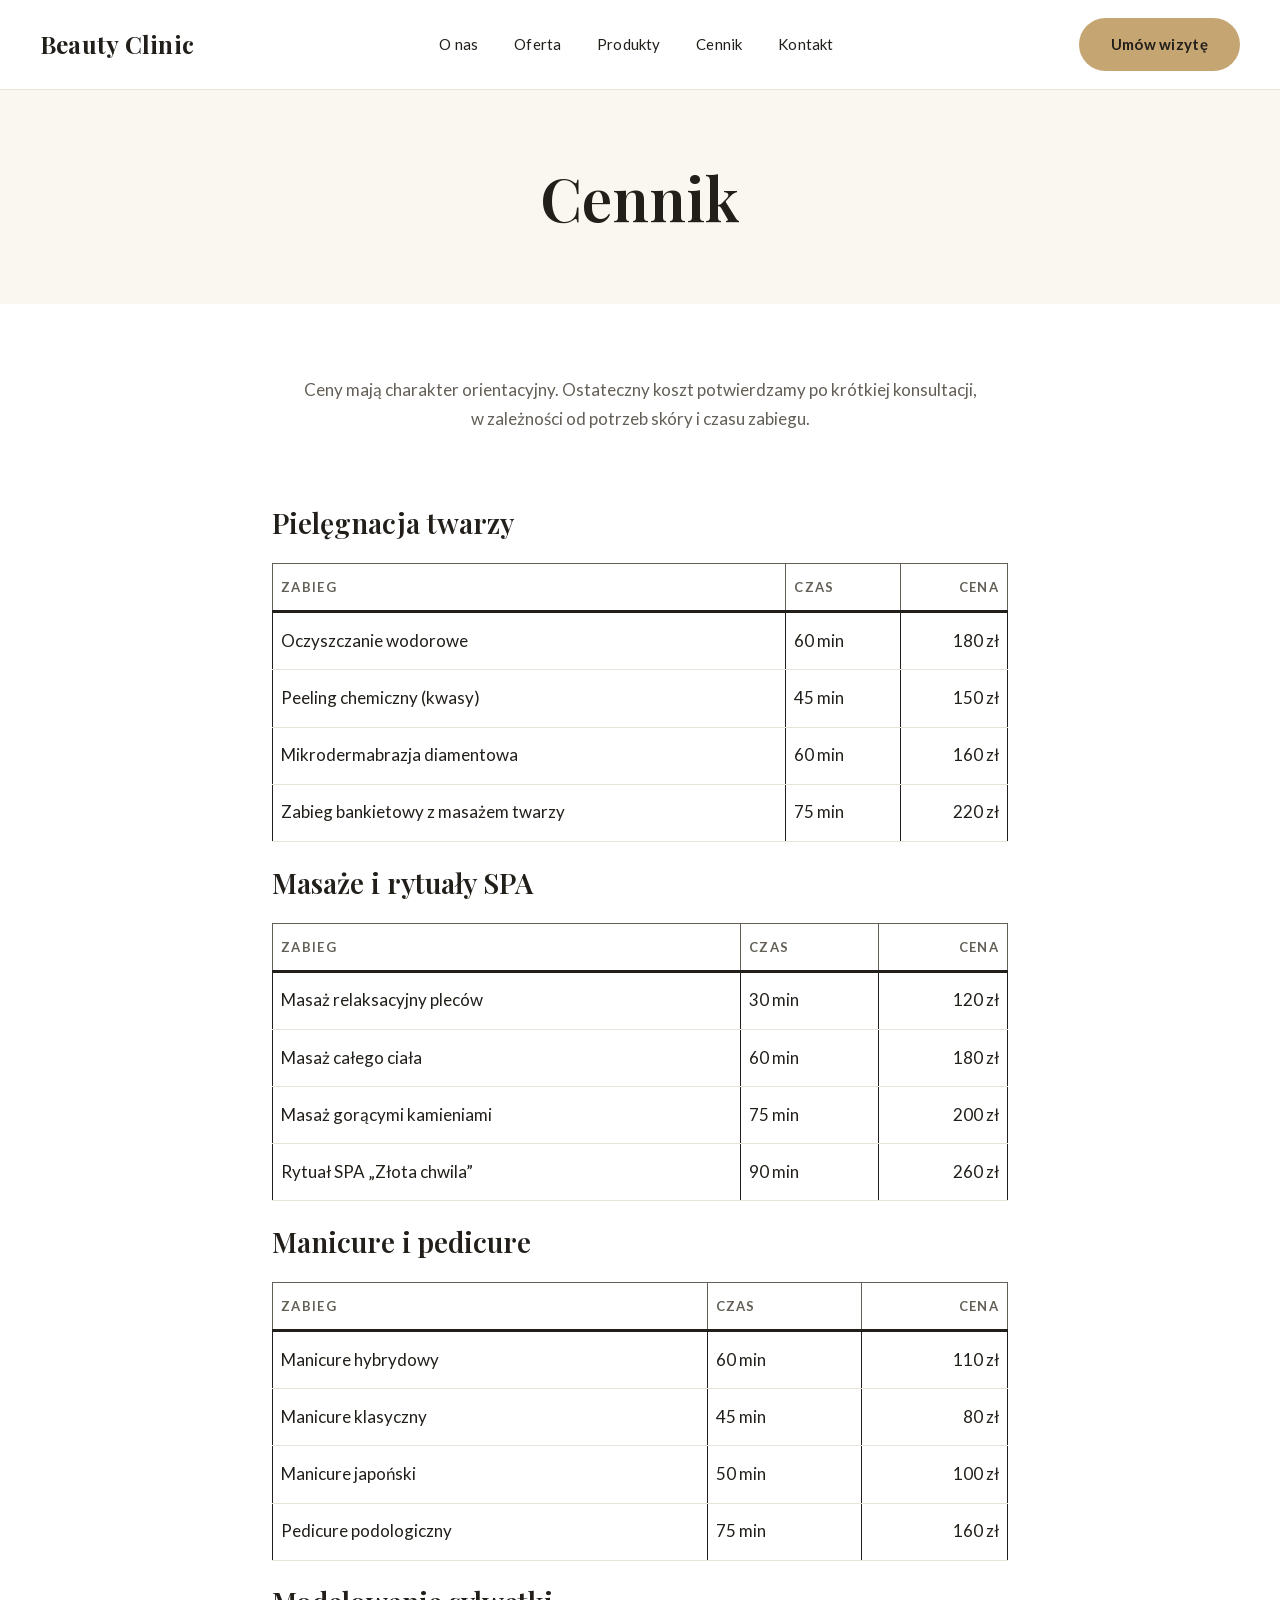
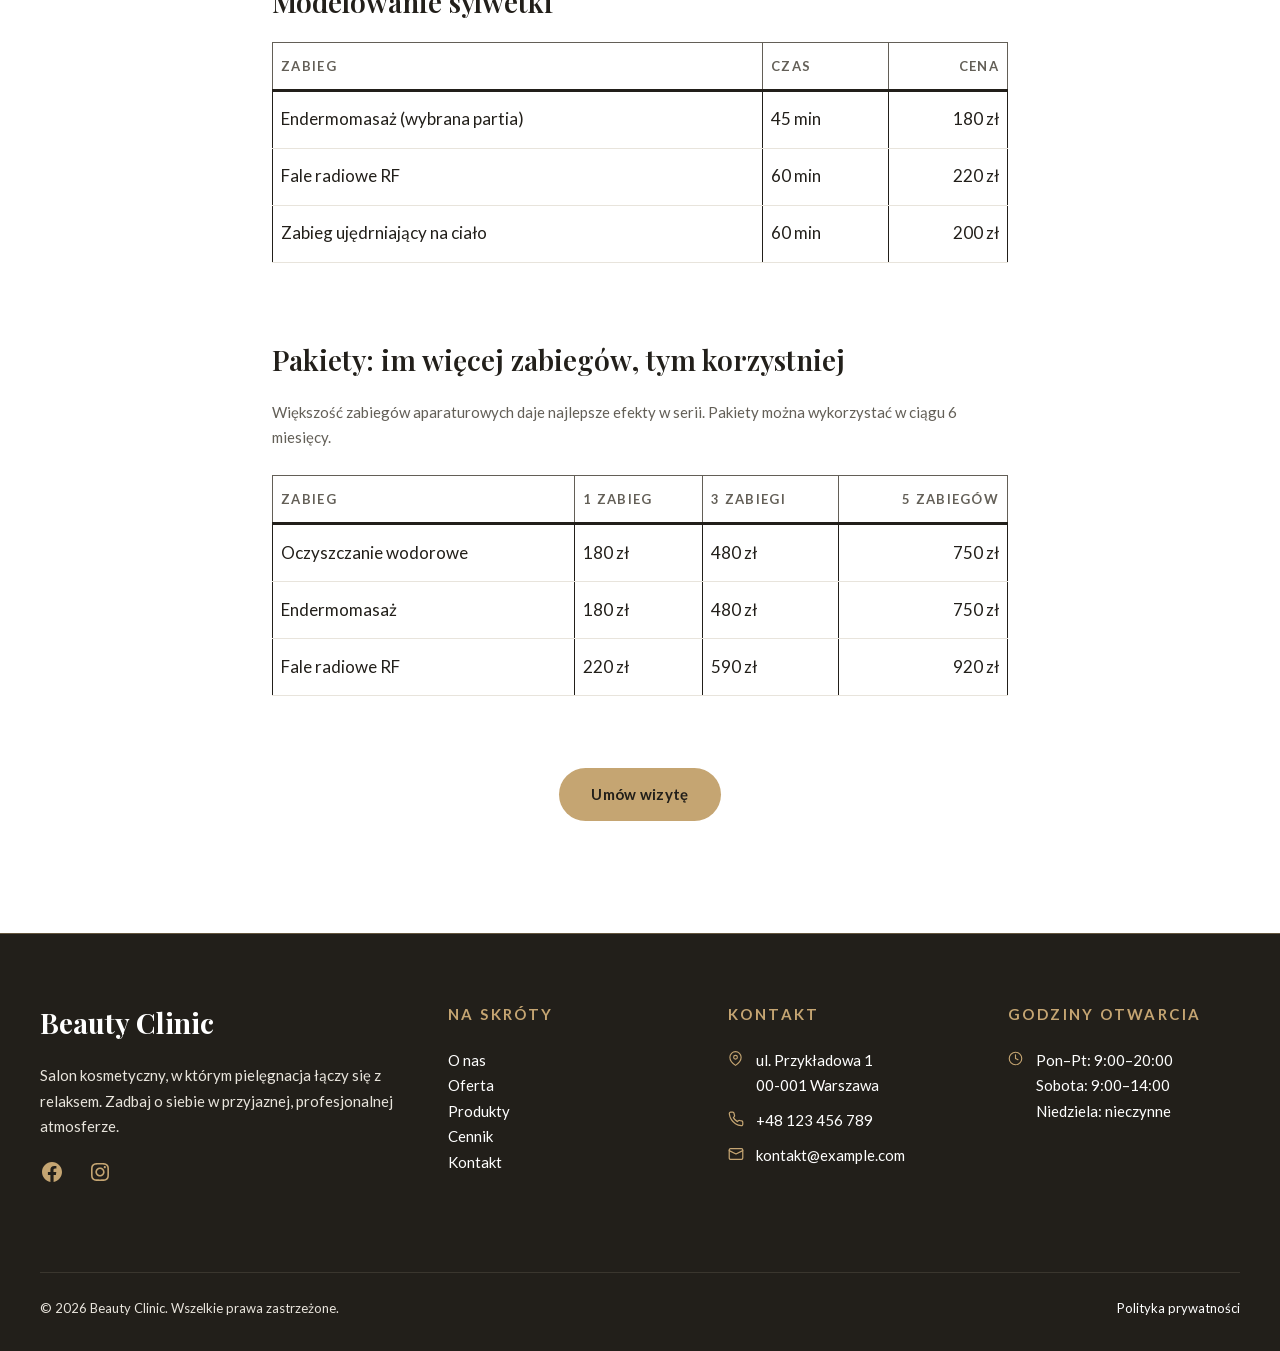
==== cennik/index.html @ f363b3ff "Statyczne demo Beauty Clinic (snapshot strony WordPress)" ====
<!DOCTYPE html>
<html lang="pl-PL">
<head>
	<meta charset="UTF-8" />
	<meta name="viewport" content="width=device-width, initial-scale=1" />
<meta name='robots' content='max-image-preview:large' />
<title>Cennik &#8211; Beauty Clinic</title>
<link rel="alternate" type="application/rss+xml" title="Beauty Clinic &raquo; Kanał z wpisami" href="https://piorkowskikamil.github.io/beauty-clinic-demo/feed/" />
<link rel="alternate" type="application/rss+xml" title="Beauty Clinic &raquo; Kanał z komentarzami" href="https://piorkowskikamil.github.io/beauty-clinic-demo/comments/feed/" />
<link rel="alternate" title="oEmbed (JSON)" type="application/json+oembed" href="https://piorkowskikamil.github.io/beauty-clinic-demo/wp-json/oembed/1.0/embed?url=http%3A%2F%2Flocalhost%3A8090%2Fcennik%2F" />
<link rel="alternate" title="oEmbed (XML)" type="text/xml+oembed" href="https://piorkowskikamil.github.io/beauty-clinic-demo/wp-json/oembed/1.0/embed?url=http%3A%2F%2Flocalhost%3A8090%2Fcennik%2F&#038;format=xml" />
<style id="wp-img-auto-sizes-contain-inline-css">
img:is([sizes=auto i],[sizes^="auto," i]){contain-intrinsic-size:3000px 1500px}
/*# sourceURL=wp-img-auto-sizes-contain-inline-css */
</style>
<style id="wp-block-site-title-inline-css">
.wp-block-site-title{box-sizing:border-box}.wp-block-site-title :where(a){color:inherit;font-family:inherit;font-size:inherit;font-style:inherit;font-weight:inherit;letter-spacing:inherit;line-height:inherit;text-decoration:inherit}
/*# sourceURL=https://piorkowskikamil.github.io/beauty-clinic-demo/wp-includes/blocks/site-title/style.min.css */
</style>
<style id="wp-block-navigation-link-inline-css">
.wp-block-navigation .wp-block-navigation-item__label{overflow-wrap:break-word}.wp-block-navigation .wp-block-navigation-item__description{display:none}.link-ui-tools{outline:1px solid #f0f0f0;padding:8px}.link-ui-block-inserter{padding-top:8px}.link-ui-block-inserter__back{margin-left:8px;text-transform:uppercase}
/*# sourceURL=https://piorkowskikamil.github.io/beauty-clinic-demo/wp-includes/blocks/navigation-link/style.min.css */
</style>
<link rel='stylesheet' id='wp-block-navigation-css' href='../wp-includes/blocks/navigation/style.min.css' media='all' />
<style id="wp-block-button-inline-css">
.wp-block-button__link{align-content:center;box-sizing:border-box;cursor:pointer;display:inline-block;height:100%;text-align:center;word-break:break-word}.wp-block-button__link.aligncenter{text-align:center}.wp-block-button__link.alignright{text-align:right}:where(.wp-block-button__link){border-radius:9999px;box-shadow:none;padding:calc(.667em + 2px) calc(1.333em + 2px);text-decoration:none}.wp-block-button[style*=text-decoration] .wp-block-button__link{text-decoration:inherit}.wp-block-buttons>.wp-block-button.has-custom-width{max-width:none}.wp-block-buttons>.wp-block-button.has-custom-width .wp-block-button__link{width:100%}.wp-block-buttons>.wp-block-button.has-custom-font-size .wp-block-button__link{font-size:inherit}.wp-block-buttons>.wp-block-button.wp-block-button__width-25{width:calc(25% - var(--wp--style--block-gap, .5em)*.75)}.wp-block-buttons>.wp-block-button.wp-block-button__width-50{width:calc(50% - var(--wp--style--block-gap, .5em)*.5)}.wp-block-buttons>.wp-block-button.wp-block-button__width-75{width:calc(75% - var(--wp--style--block-gap, .5em)*.25)}.wp-block-buttons>.wp-block-button.wp-block-button__width-100{flex-basis:100%;width:100%}.wp-block-buttons.is-vertical>.wp-block-button.wp-block-button__width-25{width:25%}.wp-block-buttons.is-vertical>.wp-block-button.wp-block-button__width-50{width:50%}.wp-block-buttons.is-vertical>.wp-block-button.wp-block-button__width-75{width:75%}.wp-block-button.is-style-squared,.wp-block-button__link.wp-block-button.is-style-squared{border-radius:0}.wp-block-button.no-border-radius,.wp-block-button__link.no-border-radius{border-radius:0!important}:root :where(.wp-block-button .wp-block-button__link.is-style-outline),:root :where(.wp-block-button.is-style-outline>.wp-block-button__link){border:2px solid;padding:.667em 1.333em}:root :where(.wp-block-button .wp-block-button__link.is-style-outline:not(.has-text-color)),:root :where(.wp-block-button.is-style-outline>.wp-block-button__link:not(.has-text-color)){color:currentColor}:root :where(.wp-block-button .wp-block-button__link.is-style-outline:not(.has-background)),:root :where(.wp-block-button.is-style-outline>.wp-block-button__link:not(.has-background)){background-color:initial;background-image:none}
/*# sourceURL=https://piorkowskikamil.github.io/beauty-clinic-demo/wp-includes/blocks/button/style.min.css */
</style>
<style id="wp-block-buttons-inline-css">
.wp-block-buttons{box-sizing:border-box}.wp-block-buttons.is-vertical{flex-direction:column}.wp-block-buttons.is-vertical>.wp-block-button:last-child{margin-bottom:0}.wp-block-buttons>.wp-block-button{display:inline-block;margin:0}.wp-block-buttons.is-content-justification-left{justify-content:flex-start}.wp-block-buttons.is-content-justification-left.is-vertical{align-items:flex-start}.wp-block-buttons.is-content-justification-center{justify-content:center}.wp-block-buttons.is-content-justification-center.is-vertical{align-items:center}.wp-block-buttons.is-content-justification-right{justify-content:flex-end}.wp-block-buttons.is-content-justification-right.is-vertical{align-items:flex-end}.wp-block-buttons.is-content-justification-space-between{justify-content:space-between}.wp-block-buttons.aligncenter{text-align:center}.wp-block-buttons:not(.is-content-justification-space-between,.is-content-justification-right,.is-content-justification-left,.is-content-justification-center) .wp-block-button.aligncenter{margin-left:auto;margin-right:auto;width:100%}.wp-block-buttons[style*=text-decoration] .wp-block-button,.wp-block-buttons[style*=text-decoration] .wp-block-button__link{text-decoration:inherit}.wp-block-buttons.has-custom-font-size .wp-block-button__link{font-size:inherit}.wp-block-buttons .wp-block-button__link{width:100%}.wp-block-button.aligncenter{text-align:center}
/*# sourceURL=https://piorkowskikamil.github.io/beauty-clinic-demo/wp-includes/blocks/buttons/style.min.css */
</style>
<style id="wp-block-group-inline-css">
.wp-block-group{box-sizing:border-box}:where(.wp-block-group.wp-block-group-is-layout-constrained){position:relative}
/*# sourceURL=https://piorkowskikamil.github.io/beauty-clinic-demo/wp-includes/blocks/group/style.min.css */
</style>
<style id="wp-block-post-title-inline-css">
.wp-block-post-title{box-sizing:border-box;word-break:break-word}.wp-block-post-title :where(a){display:inline-block;font-family:inherit;font-size:inherit;font-style:inherit;font-weight:inherit;letter-spacing:inherit;line-height:inherit;text-decoration:inherit}
/*# sourceURL=https://piorkowskikamil.github.io/beauty-clinic-demo/wp-includes/blocks/post-title/style.min.css */
</style>
<style id="wp-block-paragraph-inline-css">
.is-small-text{font-size:.875em}.is-regular-text{font-size:1em}.is-large-text{font-size:2.25em}.is-larger-text{font-size:3em}.has-drop-cap:not(:focus):first-letter{float:left;font-size:8.4em;font-style:normal;font-weight:100;line-height:.68;margin:.05em .1em 0 0;text-transform:uppercase}body.rtl .has-drop-cap:not(:focus):first-letter{float:none;margin-left:.1em}p.has-drop-cap.has-background{overflow:hidden}:root :where(p.has-background){padding:1.25em 2.375em}:where(p.has-text-color:not(.has-link-color)) a{color:inherit}p.has-text-align-left[style*="writing-mode:vertical-lr"],p.has-text-align-right[style*="writing-mode:vertical-rl"]{rotate:180deg}
/*# sourceURL=https://piorkowskikamil.github.io/beauty-clinic-demo/wp-includes/blocks/paragraph/style.min.css */
</style>
<style id="wp-block-spacer-inline-css">
.wp-block-spacer{clear:both}
/*# sourceURL=https://piorkowskikamil.github.io/beauty-clinic-demo/wp-includes/blocks/spacer/style.min.css */
</style>
<style id="wp-block-heading-inline-css">
h1:where(.wp-block-heading).has-background,h2:where(.wp-block-heading).has-background,h3:where(.wp-block-heading).has-background,h4:where(.wp-block-heading).has-background,h5:where(.wp-block-heading).has-background,h6:where(.wp-block-heading).has-background{padding:1.25em 2.375em}h1.has-text-align-left[style*=writing-mode]:where([style*=vertical-lr]),h1.has-text-align-right[style*=writing-mode]:where([style*=vertical-rl]),h2.has-text-align-left[style*=writing-mode]:where([style*=vertical-lr]),h2.has-text-align-right[style*=writing-mode]:where([style*=vertical-rl]),h3.has-text-align-left[style*=writing-mode]:where([style*=vertical-lr]),h3.has-text-align-right[style*=writing-mode]:where([style*=vertical-rl]),h4.has-text-align-left[style*=writing-mode]:where([style*=vertical-lr]),h4.has-text-align-right[style*=writing-mode]:where([style*=vertical-rl]),h5.has-text-align-left[style*=writing-mode]:where([style*=vertical-lr]),h5.has-text-align-right[style*=writing-mode]:where([style*=vertical-rl]),h6.has-text-align-left[style*=writing-mode]:where([style*=vertical-lr]),h6.has-text-align-right[style*=writing-mode]:where([style*=vertical-rl]){rotate:180deg}
/*# sourceURL=https://piorkowskikamil.github.io/beauty-clinic-demo/wp-includes/blocks/heading/style.min.css */
</style>
<style id="wp-block-table-inline-css">
.wp-block-table{overflow-x:auto}.wp-block-table table{border-collapse:collapse;width:100%}.wp-block-table thead{border-bottom:3px solid}.wp-block-table tfoot{border-top:3px solid}.wp-block-table td,.wp-block-table th{border:1px solid;padding:.5em}.wp-block-table .has-fixed-layout{table-layout:fixed;width:100%}.wp-block-table .has-fixed-layout td,.wp-block-table .has-fixed-layout th{word-break:break-word}.wp-block-table.aligncenter,.wp-block-table.alignleft,.wp-block-table.alignright{display:table;width:auto}.wp-block-table.aligncenter td,.wp-block-table.aligncenter th,.wp-block-table.alignleft td,.wp-block-table.alignleft th,.wp-block-table.alignright td,.wp-block-table.alignright th{word-break:break-word}.wp-block-table .has-subtle-light-gray-background-color{background-color:#f3f4f5}.wp-block-table .has-subtle-pale-green-background-color{background-color:#e9fbe5}.wp-block-table .has-subtle-pale-blue-background-color{background-color:#e7f5fe}.wp-block-table .has-subtle-pale-pink-background-color{background-color:#fcf0ef}.wp-block-table.is-style-stripes{background-color:initial;border-collapse:inherit;border-spacing:0}.wp-block-table.is-style-stripes tbody tr:nth-child(odd){background-color:#f0f0f0}.wp-block-table.is-style-stripes.has-subtle-light-gray-background-color tbody tr:nth-child(odd){background-color:#f3f4f5}.wp-block-table.is-style-stripes.has-subtle-pale-green-background-color tbody tr:nth-child(odd){background-color:#e9fbe5}.wp-block-table.is-style-stripes.has-subtle-pale-blue-background-color tbody tr:nth-child(odd){background-color:#e7f5fe}.wp-block-table.is-style-stripes.has-subtle-pale-pink-background-color tbody tr:nth-child(odd){background-color:#fcf0ef}.wp-block-table.is-style-stripes td,.wp-block-table.is-style-stripes th{border-color:#0000}.wp-block-table.is-style-stripes{border-bottom:1px solid #f0f0f0}.wp-block-table .has-border-color td,.wp-block-table .has-border-color th,.wp-block-table .has-border-color tr,.wp-block-table .has-border-color>*{border-color:inherit}.wp-block-table table[style*=border-top-color] tr:first-child,.wp-block-table table[style*=border-top-color] tr:first-child td,.wp-block-table table[style*=border-top-color] tr:first-child th,.wp-block-table table[style*=border-top-color]>*,.wp-block-table table[style*=border-top-color]>* td,.wp-block-table table[style*=border-top-color]>* th{border-top-color:inherit}.wp-block-table table[style*=border-top-color] tr:not(:first-child){border-top-color:initial}.wp-block-table table[style*=border-right-color] td:last-child,.wp-block-table table[style*=border-right-color] th,.wp-block-table table[style*=border-right-color] tr,.wp-block-table table[style*=border-right-color]>*{border-right-color:inherit}.wp-block-table table[style*=border-bottom-color] tr:last-child,.wp-block-table table[style*=border-bottom-color] tr:last-child td,.wp-block-table table[style*=border-bottom-color] tr:last-child th,.wp-block-table table[style*=border-bottom-color]>*,.wp-block-table table[style*=border-bottom-color]>* td,.wp-block-table table[style*=border-bottom-color]>* th{border-bottom-color:inherit}.wp-block-table table[style*=border-bottom-color] tr:not(:last-child){border-bottom-color:initial}.wp-block-table table[style*=border-left-color] td:first-child,.wp-block-table table[style*=border-left-color] th,.wp-block-table table[style*=border-left-color] tr,.wp-block-table table[style*=border-left-color]>*{border-left-color:inherit}.wp-block-table table[style*=border-style] td,.wp-block-table table[style*=border-style] th,.wp-block-table table[style*=border-style] tr,.wp-block-table table[style*=border-style]>*{border-style:inherit}.wp-block-table table[style*=border-width] td,.wp-block-table table[style*=border-width] th,.wp-block-table table[style*=border-width] tr,.wp-block-table table[style*=border-width]>*{border-style:inherit;border-width:inherit}
/*# sourceURL=https://piorkowskikamil.github.io/beauty-clinic-demo/wp-includes/blocks/table/style.min.css */
</style>
<style id="wp-block-post-content-inline-css">
.wp-block-post-content{display:flow-root}
/*# sourceURL=https://piorkowskikamil.github.io/beauty-clinic-demo/wp-includes/blocks/post-content/style.min.css */
</style>
<style id="wp-block-social-links-inline-css">
.wp-block-social-links{background:none;box-sizing:border-box;margin-left:0;padding-left:0;padding-right:0;text-indent:0}.wp-block-social-links .wp-social-link a,.wp-block-social-links .wp-social-link a:hover{border-bottom:0;box-shadow:none;text-decoration:none}.wp-block-social-links .wp-social-link svg{height:1em;width:1em}.wp-block-social-links .wp-social-link span:not(.screen-reader-text){font-size:.65em;margin-left:.5em;margin-right:.5em}.wp-block-social-links.has-small-icon-size{font-size:16px}.wp-block-social-links,.wp-block-social-links.has-normal-icon-size{font-size:24px}.wp-block-social-links.has-large-icon-size{font-size:36px}.wp-block-social-links.has-huge-icon-size{font-size:48px}.wp-block-social-links.aligncenter{display:flex;justify-content:center}.wp-block-social-links.alignright{justify-content:flex-end}.wp-block-social-link{border-radius:9999px;display:block}@media not (prefers-reduced-motion){.wp-block-social-link{transition:transform .1s ease}}.wp-block-social-link{height:auto}.wp-block-social-link a{align-items:center;display:flex;line-height:0}.wp-block-social-link:hover{transform:scale(1.1)}.wp-block-social-links .wp-block-social-link.wp-social-link{display:inline-block;margin:0;padding:0}.wp-block-social-links .wp-block-social-link.wp-social-link .wp-block-social-link-anchor,.wp-block-social-links .wp-block-social-link.wp-social-link .wp-block-social-link-anchor svg,.wp-block-social-links .wp-block-social-link.wp-social-link .wp-block-social-link-anchor:active,.wp-block-social-links .wp-block-social-link.wp-social-link .wp-block-social-link-anchor:hover,.wp-block-social-links .wp-block-social-link.wp-social-link .wp-block-social-link-anchor:visited{fill:currentColor;color:currentColor}:where(.wp-block-social-links:not(.is-style-logos-only)) .wp-social-link{background-color:#f0f0f0;color:#444}:where(.wp-block-social-links:not(.is-style-logos-only)) .wp-social-link-amazon{background-color:#f90;color:#fff}:where(.wp-block-social-links:not(.is-style-logos-only)) .wp-social-link-bandcamp{background-color:#1ea0c3;color:#fff}:where(.wp-block-social-links:not(.is-style-logos-only)) .wp-social-link-behance{background-color:#0757fe;color:#fff}:where(.wp-block-social-links:not(.is-style-logos-only)) .wp-social-link-bluesky{background-color:#0a7aff;color:#fff}:where(.wp-block-social-links:not(.is-style-logos-only)) .wp-social-link-codepen{background-color:#1e1f26;color:#fff}:where(.wp-block-social-links:not(.is-style-logos-only)) .wp-social-link-deviantart{background-color:#02e49b;color:#fff}:where(.wp-block-social-links:not(.is-style-logos-only)) .wp-social-link-discord{background-color:#5865f2;color:#fff}:where(.wp-block-social-links:not(.is-style-logos-only)) .wp-social-link-dribbble{background-color:#e94c89;color:#fff}:where(.wp-block-social-links:not(.is-style-logos-only)) .wp-social-link-dropbox{background-color:#4280ff;color:#fff}:where(.wp-block-social-links:not(.is-style-logos-only)) .wp-social-link-etsy{background-color:#f45800;color:#fff}:where(.wp-block-social-links:not(.is-style-logos-only)) .wp-social-link-facebook{background-color:#0866ff;color:#fff}:where(.wp-block-social-links:not(.is-style-logos-only)) .wp-social-link-fivehundredpx{background-color:#000;color:#fff}:where(.wp-block-social-links:not(.is-style-logos-only)) .wp-social-link-flickr{background-color:#0461dd;color:#fff}:where(.wp-block-social-links:not(.is-style-logos-only)) .wp-social-link-foursquare{background-color:#e65678;color:#fff}:where(.wp-block-social-links:not(.is-style-logos-only)) .wp-social-link-github{background-color:#24292d;color:#fff}:where(.wp-block-social-links:not(.is-style-logos-only)) .wp-social-link-goodreads{background-color:#eceadd;color:#382110}:where(.wp-block-social-links:not(.is-style-logos-only)) .wp-social-link-google{background-color:#ea4434;color:#fff}:where(.wp-block-social-links:not(.is-style-logos-only)) .wp-social-link-gravatar{background-color:#1d4fc4;color:#fff}:where(.wp-block-social-links:not(.is-style-logos-only)) .wp-social-link-instagram{background-color:#f00075;color:#fff}:where(.wp-block-social-links:not(.is-style-logos-only)) .wp-social-link-lastfm{background-color:#e21b24;color:#fff}:where(.wp-block-social-links:not(.is-style-logos-only)) .wp-social-link-linkedin{background-color:#0d66c2;color:#fff}:where(.wp-block-social-links:not(.is-style-logos-only)) .wp-social-link-mastodon{background-color:#3288d4;color:#fff}:where(.wp-block-social-links:not(.is-style-logos-only)) .wp-social-link-medium{background-color:#000;color:#fff}:where(.wp-block-social-links:not(.is-style-logos-only)) .wp-social-link-meetup{background-color:#f6405f;color:#fff}:where(.wp-block-social-links:not(.is-style-logos-only)) .wp-social-link-patreon{background-color:#000;color:#fff}:where(.wp-block-social-links:not(.is-style-logos-only)) .wp-social-link-pinterest{background-color:#e60122;color:#fff}:where(.wp-block-social-links:not(.is-style-logos-only)) .wp-social-link-pocket{background-color:#ef4155;color:#fff}:where(.wp-block-social-links:not(.is-style-logos-only)) .wp-social-link-reddit{background-color:#ff4500;color:#fff}:where(.wp-block-social-links:not(.is-style-logos-only)) .wp-social-link-skype{background-color:#0478d7;color:#fff}:where(.wp-block-social-links:not(.is-style-logos-only)) .wp-social-link-snapchat{stroke:#000;background-color:#fefc00;color:#fff}:where(.wp-block-social-links:not(.is-style-logos-only)) .wp-social-link-soundcloud{background-color:#ff5600;color:#fff}:where(.wp-block-social-links:not(.is-style-logos-only)) .wp-social-link-spotify{background-color:#1bd760;color:#fff}:where(.wp-block-social-links:not(.is-style-logos-only)) .wp-social-link-telegram{background-color:#2aabee;color:#fff}:where(.wp-block-social-links:not(.is-style-logos-only)) .wp-social-link-threads{background-color:#000;color:#fff}:where(.wp-block-social-links:not(.is-style-logos-only)) .wp-social-link-tiktok{background-color:#000;color:#fff}:where(.wp-block-social-links:not(.is-style-logos-only)) .wp-social-link-tumblr{background-color:#011835;color:#fff}:where(.wp-block-social-links:not(.is-style-logos-only)) .wp-social-link-twitch{background-color:#6440a4;color:#fff}:where(.wp-block-social-links:not(.is-style-logos-only)) .wp-social-link-twitter{background-color:#1da1f2;color:#fff}:where(.wp-block-social-links:not(.is-style-logos-only)) .wp-social-link-vimeo{background-color:#1eb7ea;color:#fff}:where(.wp-block-social-links:not(.is-style-logos-only)) .wp-social-link-vk{background-color:#4680c2;color:#fff}:where(.wp-block-social-links:not(.is-style-logos-only)) .wp-social-link-wordpress{background-color:#3499cd;color:#fff}:where(.wp-block-social-links:not(.is-style-logos-only)) .wp-social-link-whatsapp{background-color:#25d366;color:#fff}:where(.wp-block-social-links:not(.is-style-logos-only)) .wp-social-link-x{background-color:#000;color:#fff}:where(.wp-block-social-links:not(.is-style-logos-only)) .wp-social-link-yelp{background-color:#d32422;color:#fff}:where(.wp-block-social-links:not(.is-style-logos-only)) .wp-social-link-youtube{background-color:red;color:#fff}:where(.wp-block-social-links.is-style-logos-only) .wp-social-link{background:none}:where(.wp-block-social-links.is-style-logos-only) .wp-social-link svg{height:1.25em;width:1.25em}:where(.wp-block-social-links.is-style-logos-only) .wp-social-link-amazon{color:#f90}:where(.wp-block-social-links.is-style-logos-only) .wp-social-link-bandcamp{color:#1ea0c3}:where(.wp-block-social-links.is-style-logos-only) .wp-social-link-behance{color:#0757fe}:where(.wp-block-social-links.is-style-logos-only) .wp-social-link-bluesky{color:#0a7aff}:where(.wp-block-social-links.is-style-logos-only) .wp-social-link-codepen{color:#1e1f26}:where(.wp-block-social-links.is-style-logos-only) .wp-social-link-deviantart{color:#02e49b}:where(.wp-block-social-links.is-style-logos-only) .wp-social-link-discord{color:#5865f2}:where(.wp-block-social-links.is-style-logos-only) .wp-social-link-dribbble{color:#e94c89}:where(.wp-block-social-links.is-style-logos-only) .wp-social-link-dropbox{color:#4280ff}:where(.wp-block-social-links.is-style-logos-only) .wp-social-link-etsy{color:#f45800}:where(.wp-block-social-links.is-style-logos-only) .wp-social-link-facebook{color:#0866ff}:where(.wp-block-social-links.is-style-logos-only) .wp-social-link-fivehundredpx{color:#000}:where(.wp-block-social-links.is-style-logos-only) .wp-social-link-flickr{color:#0461dd}:where(.wp-block-social-links.is-style-logos-only) .wp-social-link-foursquare{color:#e65678}:where(.wp-block-social-links.is-style-logos-only) .wp-social-link-github{color:#24292d}:where(.wp-block-social-links.is-style-logos-only) .wp-social-link-goodreads{color:#382110}:where(.wp-block-social-links.is-style-logos-only) .wp-social-link-google{color:#ea4434}:where(.wp-block-social-links.is-style-logos-only) .wp-social-link-gravatar{color:#1d4fc4}:where(.wp-block-social-links.is-style-logos-only) .wp-social-link-instagram{color:#f00075}:where(.wp-block-social-links.is-style-logos-only) .wp-social-link-lastfm{color:#e21b24}:where(.wp-block-social-links.is-style-logos-only) .wp-social-link-linkedin{color:#0d66c2}:where(.wp-block-social-links.is-style-logos-only) .wp-social-link-mastodon{color:#3288d4}:where(.wp-block-social-links.is-style-logos-only) .wp-social-link-medium{color:#000}:where(.wp-block-social-links.is-style-logos-only) .wp-social-link-meetup{color:#f6405f}:where(.wp-block-social-links.is-style-logos-only) .wp-social-link-patreon{color:#000}:where(.wp-block-social-links.is-style-logos-only) .wp-social-link-pinterest{color:#e60122}:where(.wp-block-social-links.is-style-logos-only) .wp-social-link-pocket{color:#ef4155}:where(.wp-block-social-links.is-style-logos-only) .wp-social-link-reddit{color:#ff4500}:where(.wp-block-social-links.is-style-logos-only) .wp-social-link-skype{color:#0478d7}:where(.wp-block-social-links.is-style-logos-only) .wp-social-link-snapchat{stroke:#000;color:#fff}:where(.wp-block-social-links.is-style-logos-only) .wp-social-link-soundcloud{color:#ff5600}:where(.wp-block-social-links.is-style-logos-only) .wp-social-link-spotify{color:#1bd760}:where(.wp-block-social-links.is-style-logos-only) .wp-social-link-telegram{color:#2aabee}:where(.wp-block-social-links.is-style-logos-only) .wp-social-link-threads{color:#000}:where(.wp-block-social-links.is-style-logos-only) .wp-social-link-tiktok{color:#000}:where(.wp-block-social-links.is-style-logos-only) .wp-social-link-tumblr{color:#011835}:where(.wp-block-social-links.is-style-logos-only) .wp-social-link-twitch{color:#6440a4}:where(.wp-block-social-links.is-style-logos-only) .wp-social-link-twitter{color:#1da1f2}:where(.wp-block-social-links.is-style-logos-only) .wp-social-link-vimeo{color:#1eb7ea}:where(.wp-block-social-links.is-style-logos-only) .wp-social-link-vk{color:#4680c2}:where(.wp-block-social-links.is-style-logos-only) .wp-social-link-whatsapp{color:#25d366}:where(.wp-block-social-links.is-style-logos-only) .wp-social-link-wordpress{color:#3499cd}:where(.wp-block-social-links.is-style-logos-only) .wp-social-link-x{color:#000}:where(.wp-block-social-links.is-style-logos-only) .wp-social-link-yelp{color:#d32422}:where(.wp-block-social-links.is-style-logos-only) .wp-social-link-youtube{color:red}.wp-block-social-links.is-style-pill-shape .wp-social-link{width:auto}:root :where(.wp-block-social-links .wp-social-link a){padding:.25em}:root :where(.wp-block-social-links.is-style-logos-only .wp-social-link a){padding:0}:root :where(.wp-block-social-links.is-style-pill-shape .wp-social-link a){padding-left:.6666666667em;padding-right:.6666666667em}.wp-block-social-links:not(.has-icon-color):not(.has-icon-background-color) .wp-social-link-snapchat .wp-block-social-link-label{color:#000}
/*# sourceURL=https://piorkowskikamil.github.io/beauty-clinic-demo/wp-includes/blocks/social-links/style.min.css */
</style>
<style id="wp-block-list-inline-css">
ol,ul{box-sizing:border-box}:root :where(.wp-block-list.has-background){padding:1.25em 2.375em}
/*# sourceURL=https://piorkowskikamil.github.io/beauty-clinic-demo/wp-includes/blocks/list/style.min.css */
</style>
<style id="wp-block-columns-inline-css">
.wp-block-columns{box-sizing:border-box;display:flex;flex-wrap:wrap!important}@media (min-width:782px){.wp-block-columns{flex-wrap:nowrap!important}}.wp-block-columns{align-items:normal!important}.wp-block-columns.are-vertically-aligned-top{align-items:flex-start}.wp-block-columns.are-vertically-aligned-center{align-items:center}.wp-block-columns.are-vertically-aligned-bottom{align-items:flex-end}@media (max-width:781px){.wp-block-columns:not(.is-not-stacked-on-mobile)>.wp-block-column{flex-basis:100%!important}}@media (min-width:782px){.wp-block-columns:not(.is-not-stacked-on-mobile)>.wp-block-column{flex-basis:0;flex-grow:1}.wp-block-columns:not(.is-not-stacked-on-mobile)>.wp-block-column[style*=flex-basis]{flex-grow:0}}.wp-block-columns.is-not-stacked-on-mobile{flex-wrap:nowrap!important}.wp-block-columns.is-not-stacked-on-mobile>.wp-block-column{flex-basis:0;flex-grow:1}.wp-block-columns.is-not-stacked-on-mobile>.wp-block-column[style*=flex-basis]{flex-grow:0}:where(.wp-block-columns){margin-bottom:1.75em}:where(.wp-block-columns.has-background){padding:1.25em 2.375em}.wp-block-column{flex-grow:1;min-width:0;overflow-wrap:break-word;word-break:break-word}.wp-block-column.is-vertically-aligned-top{align-self:flex-start}.wp-block-column.is-vertically-aligned-center{align-self:center}.wp-block-column.is-vertically-aligned-bottom{align-self:flex-end}.wp-block-column.is-vertically-aligned-stretch{align-self:stretch}.wp-block-column.is-vertically-aligned-bottom,.wp-block-column.is-vertically-aligned-center,.wp-block-column.is-vertically-aligned-top{width:100%}
/*# sourceURL=https://piorkowskikamil.github.io/beauty-clinic-demo/wp-includes/blocks/columns/style.min.css */
</style>
<style id="wp-emoji-styles-inline-css">

	img.wp-smiley, img.emoji {
		display: inline !important;
		border: none !important;
		box-shadow: none !important;
		height: 1em !important;
		width: 1em !important;
		margin: 0 0.07em !important;
		vertical-align: -0.1em !important;
		background: none !important;
		padding: 0 !important;
	}
/*# sourceURL=wp-emoji-styles-inline-css */
</style>
<style id="wp-block-library-inline-css">
:root{--wp-block-synced-color:#7a00df;--wp-block-synced-color--rgb:122,0,223;--wp-bound-block-color:var(--wp-block-synced-color);--wp-editor-canvas-background:#ddd;--wp-admin-theme-color:#007cba;--wp-admin-theme-color--rgb:0,124,186;--wp-admin-theme-color-darker-10:#006ba1;--wp-admin-theme-color-darker-10--rgb:0,107,160.5;--wp-admin-theme-color-darker-20:#005a87;--wp-admin-theme-color-darker-20--rgb:0,90,135;--wp-admin-border-width-focus:2px}@media (min-resolution:192dpi){:root{--wp-admin-border-width-focus:1.5px}}.wp-element-button{cursor:pointer}:root .has-very-light-gray-background-color{background-color:#eee}:root .has-very-dark-gray-background-color{background-color:#313131}:root .has-very-light-gray-color{color:#eee}:root .has-very-dark-gray-color{color:#313131}:root .has-vivid-green-cyan-to-vivid-cyan-blue-gradient-background{background:linear-gradient(135deg,#00d084,#0693e3)}:root .has-purple-crush-gradient-background{background:linear-gradient(135deg,#34e2e4,#4721fb 50%,#ab1dfe)}:root .has-hazy-dawn-gradient-background{background:linear-gradient(135deg,#faaca8,#dad0ec)}:root .has-subdued-olive-gradient-background{background:linear-gradient(135deg,#fafae1,#67a671)}:root .has-atomic-cream-gradient-background{background:linear-gradient(135deg,#fdd79a,#004a59)}:root .has-nightshade-gradient-background{background:linear-gradient(135deg,#330968,#31cdcf)}:root .has-midnight-gradient-background{background:linear-gradient(135deg,#020381,#2874fc)}:root{--wp--preset--font-size--normal:16px;--wp--preset--font-size--huge:42px}.has-regular-font-size{font-size:1em}.has-larger-font-size{font-size:2.625em}.has-normal-font-size{font-size:var(--wp--preset--font-size--normal)}.has-huge-font-size{font-size:var(--wp--preset--font-size--huge)}:root .has-text-align-center{text-align:center}:root .has-text-align-left{text-align:left}:root .has-text-align-right{text-align:right}.has-fit-text{white-space:nowrap!important}#end-resizable-editor-section{display:none}.aligncenter{clear:both}.items-justified-left{justify-content:flex-start}.items-justified-center{justify-content:center}.items-justified-right{justify-content:flex-end}.items-justified-space-between{justify-content:space-between}.screen-reader-text{word-wrap:normal!important;border:0;clip-path:inset(50%);height:1px;margin:-1px;overflow:hidden;padding:0;position:absolute;width:1px}.screen-reader-text:focus{background-color:#ddd;clip-path:none;color:#444;display:block;font-size:1em;height:auto;left:5px;line-height:normal;padding:15px 23px 14px;text-decoration:none;top:5px;width:auto;z-index:100000}html :where(.has-border-color){border-style:solid}html :where([style*=border-color]){border-style:solid}html :where([style*=border-top-color]){border-top-style:solid}html :where([style*=border-right-color]){border-right-style:solid}html :where([style*=border-bottom-color]){border-bottom-style:solid}html :where([style*=border-left-color]){border-left-style:solid}html :where([style*=border-width]){border-style:solid}html :where([style*=border-top-width]){border-top-style:solid}html :where([style*=border-right-width]){border-right-style:solid}html :where([style*=border-bottom-width]){border-bottom-style:solid}html :where([style*=border-left-width]){border-left-style:solid}html :where(img[class*=wp-image-]){height:auto;max-width:100%}:where(figure){margin:0 0 1em}html :where(.is-position-sticky){--wp-admin--admin-bar--position-offset:var(--wp-admin--admin-bar--height,0px)}@media screen and (max-width:600px){html :where(.is-position-sticky){--wp-admin--admin-bar--position-offset:0px}}
/*# sourceURL=/wp-includes/css/dist/block-library/common.min.css */
</style>
<style id="global-styles-inline-css">
:root{--wp--preset--aspect-ratio--square: 1;--wp--preset--aspect-ratio--4-3: 4/3;--wp--preset--aspect-ratio--3-4: 3/4;--wp--preset--aspect-ratio--3-2: 3/2;--wp--preset--aspect-ratio--2-3: 2/3;--wp--preset--aspect-ratio--16-9: 16/9;--wp--preset--aspect-ratio--9-16: 9/16;--wp--preset--color--black: #000000;--wp--preset--color--cyan-bluish-gray: #abb8c3;--wp--preset--color--white: #ffffff;--wp--preset--color--pale-pink: #f78da7;--wp--preset--color--vivid-red: #cf2e2e;--wp--preset--color--luminous-vivid-orange: #ff6900;--wp--preset--color--luminous-vivid-amber: #fcb900;--wp--preset--color--light-green-cyan: #7bdcb5;--wp--preset--color--vivid-green-cyan: #00d084;--wp--preset--color--pale-cyan-blue: #8ed1fc;--wp--preset--color--vivid-cyan-blue: #0693e3;--wp--preset--color--vivid-purple: #9b51e0;--wp--preset--color--base: #ffffff;--wp--preset--color--contrast: #221f1a;--wp--preset--color--primary: #c5a572;--wp--preset--color--primary-dark: #8a6f47;--wp--preset--color--secondary: #80e4c8;--wp--preset--color--secondary-soft: #eafaf5;--wp--preset--color--cream: #faf7f0;--wp--preset--color--muted: #635f57;--wp--preset--color--sand: #e8e4dc;--wp--preset--gradient--vivid-cyan-blue-to-vivid-purple: linear-gradient(135deg,rgb(6,147,227) 0%,rgb(155,81,224) 100%);--wp--preset--gradient--light-green-cyan-to-vivid-green-cyan: linear-gradient(135deg,rgb(122,220,180) 0%,rgb(0,208,130) 100%);--wp--preset--gradient--luminous-vivid-amber-to-luminous-vivid-orange: linear-gradient(135deg,rgb(252,185,0) 0%,rgb(255,105,0) 100%);--wp--preset--gradient--luminous-vivid-orange-to-vivid-red: linear-gradient(135deg,rgb(255,105,0) 0%,rgb(207,46,46) 100%);--wp--preset--gradient--very-light-gray-to-cyan-bluish-gray: linear-gradient(135deg,rgb(238,238,238) 0%,rgb(169,184,195) 100%);--wp--preset--gradient--cool-to-warm-spectrum: linear-gradient(135deg,rgb(74,234,220) 0%,rgb(151,120,209) 20%,rgb(207,42,186) 40%,rgb(238,44,130) 60%,rgb(251,105,98) 80%,rgb(254,248,76) 100%);--wp--preset--gradient--blush-light-purple: linear-gradient(135deg,rgb(255,206,236) 0%,rgb(152,150,240) 100%);--wp--preset--gradient--blush-bordeaux: linear-gradient(135deg,rgb(254,205,165) 0%,rgb(254,45,45) 50%,rgb(107,0,62) 100%);--wp--preset--gradient--luminous-dusk: linear-gradient(135deg,rgb(255,203,112) 0%,rgb(199,81,192) 50%,rgb(65,88,208) 100%);--wp--preset--gradient--pale-ocean: linear-gradient(135deg,rgb(255,245,203) 0%,rgb(182,227,212) 50%,rgb(51,167,181) 100%);--wp--preset--gradient--electric-grass: linear-gradient(135deg,rgb(202,248,128) 0%,rgb(113,206,126) 100%);--wp--preset--gradient--midnight: linear-gradient(135deg,rgb(2,3,129) 0%,rgb(40,116,252) 100%);--wp--preset--font-size--small: 0.9375rem;--wp--preset--font-size--medium: 1.0625rem;--wp--preset--font-size--large: clamp(1.125rem, 1.125rem + ((1vw - 0.2rem) * 0.227), 1.25rem);--wp--preset--font-size--x-large: clamp(1.5rem, 1.5rem + ((1vw - 0.2rem) * 0.455), 1.75rem);--wp--preset--font-size--x-small: 0.8125rem;--wp--preset--font-size--xx-large: clamp(1.9rem, 1.9rem + ((1vw - 0.2rem) * 1.091), 2.5rem);--wp--preset--font-size--huge: clamp(2.5rem, 2.5rem + ((1vw - 0.2rem) * 2.273), 3.75rem);--wp--preset--font-family--body: 'Lato', -apple-system, 'Segoe UI', sans-serif;--wp--preset--font-family--heading: 'Playfair Display', Georgia, serif;--wp--preset--spacing--20: 0.75rem;--wp--preset--spacing--30: 1.25rem;--wp--preset--spacing--40: 2rem;--wp--preset--spacing--50: clamp(2.75rem, 6vw, 4.5rem);--wp--preset--spacing--60: clamp(4.5rem, 9vw, 7rem);--wp--preset--spacing--70: 3.38rem;--wp--preset--spacing--80: 5.06rem;--wp--preset--spacing--10: 0.5rem;--wp--preset--shadow--natural: 6px 6px 9px rgba(0, 0, 0, 0.2);--wp--preset--shadow--deep: 12px 12px 50px rgba(0, 0, 0, 0.4);--wp--preset--shadow--sharp: 6px 6px 0px rgba(0, 0, 0, 0.2);--wp--preset--shadow--outlined: 6px 6px 0px -3px rgb(255, 255, 255), 6px 6px rgb(0, 0, 0);--wp--preset--shadow--crisp: 6px 6px 0px rgb(0, 0, 0);}:root { --wp--style--global--content-size: 46rem;--wp--style--global--wide-size: 75rem; }:where(body) { margin: 0; }.wp-site-blocks { padding-top: var(--wp--style--root--padding-top); padding-bottom: var(--wp--style--root--padding-bottom); }.has-global-padding { padding-right: var(--wp--style--root--padding-right); padding-left: var(--wp--style--root--padding-left); }.has-global-padding > .alignfull { margin-right: calc(var(--wp--style--root--padding-right) * -1); margin-left: calc(var(--wp--style--root--padding-left) * -1); }.has-global-padding :where(:not(.alignfull.is-layout-flow) > .has-global-padding:not(.wp-block-block, .alignfull)) { padding-right: 0; padding-left: 0; }.has-global-padding :where(:not(.alignfull.is-layout-flow) > .has-global-padding:not(.wp-block-block, .alignfull)) > .alignfull { margin-left: 0; margin-right: 0; }.wp-site-blocks > .alignleft { float: left; margin-right: 2em; }.wp-site-blocks > .alignright { float: right; margin-left: 2em; }.wp-site-blocks > .aligncenter { justify-content: center; margin-left: auto; margin-right: auto; }:where(.wp-site-blocks) > * { margin-block-start: 1.5rem; margin-block-end: 0; }:where(.wp-site-blocks) > :first-child { margin-block-start: 0; }:where(.wp-site-blocks) > :last-child { margin-block-end: 0; }:root { --wp--style--block-gap: 1.5rem; }:root :where(.is-layout-flow) > :first-child{margin-block-start: 0;}:root :where(.is-layout-flow) > :last-child{margin-block-end: 0;}:root :where(.is-layout-flow) > *{margin-block-start: 1.5rem;margin-block-end: 0;}:root :where(.is-layout-constrained) > :first-child{margin-block-start: 0;}:root :where(.is-layout-constrained) > :last-child{margin-block-end: 0;}:root :where(.is-layout-constrained) > *{margin-block-start: 1.5rem;margin-block-end: 0;}:root :where(.is-layout-flex){gap: 1.5rem;}:root :where(.is-layout-grid){gap: 1.5rem;}.is-layout-flow > .alignleft{float: left;margin-inline-start: 0;margin-inline-end: 2em;}.is-layout-flow > .alignright{float: right;margin-inline-start: 2em;margin-inline-end: 0;}.is-layout-flow > .aligncenter{margin-left: auto !important;margin-right: auto !important;}.is-layout-constrained > .alignleft{float: left;margin-inline-start: 0;margin-inline-end: 2em;}.is-layout-constrained > .alignright{float: right;margin-inline-start: 2em;margin-inline-end: 0;}.is-layout-constrained > .aligncenter{margin-left: auto !important;margin-right: auto !important;}.is-layout-constrained > :where(:not(.alignleft):not(.alignright):not(.alignfull)){max-width: var(--wp--style--global--content-size);margin-left: auto !important;margin-right: auto !important;}.is-layout-constrained > .alignwide{max-width: var(--wp--style--global--wide-size);}body .is-layout-flex{display: flex;}.is-layout-flex{flex-wrap: wrap;align-items: center;}.is-layout-flex > :is(*, div){margin: 0;}body .is-layout-grid{display: grid;}.is-layout-grid > :is(*, div){margin: 0;}body{background-color: var(--wp--preset--color--base);color: var(--wp--preset--color--contrast);font-family: var(--wp--preset--font-family--body);font-size: var(--wp--preset--font-size--medium);font-weight: 400;line-height: 1.7;--wp--style--root--padding-top: 0px;--wp--style--root--padding-right: clamp(1.25rem, 4vw, 2.5rem);--wp--style--root--padding-bottom: 0px;--wp--style--root--padding-left: clamp(1.25rem, 4vw, 2.5rem);}a:where(:not(.wp-element-button)){color: var(--wp--preset--color--primary-dark);}:root :where(a:where(:not(.wp-element-button)):hover){color: var(--wp--preset--color--contrast);}h1, h2, h3, h4, h5, h6{color: var(--wp--preset--color--contrast);font-family: var(--wp--preset--font-family--heading);font-weight: 600;line-height: 1.18;}h1{font-size: var(--wp--preset--font-size--huge);}h2{font-size: var(--wp--preset--font-size--xx-large);}h3{font-size: var(--wp--preset--font-size--x-large);}h4{font-size: var(--wp--preset--font-size--large);}:root :where(.wp-element-button, .wp-block-button__link){background-color: var(--wp--preset--color--primary);border-radius: 999px;border-width: 0;color: var(--wp--preset--color--contrast);font-family: var(--wp--preset--font-family--body);font-size: var(--wp--preset--font-size--small);font-style: inherit;font-weight: 700;letter-spacing: 0.02em;line-height: inherit;padding-top: 0.85rem;padding-right: 2rem;padding-bottom: 0.85rem;padding-left: 2rem;text-decoration: none;text-transform: inherit;}:root :where(.wp-element-button:hover, .wp-block-button__link:hover){background-color: var(--wp--preset--color--contrast);color: var(--wp--preset--color--base);}.has-black-color{color: var(--wp--preset--color--black) !important;}.has-cyan-bluish-gray-color{color: var(--wp--preset--color--cyan-bluish-gray) !important;}.has-white-color{color: var(--wp--preset--color--white) !important;}.has-pale-pink-color{color: var(--wp--preset--color--pale-pink) !important;}.has-vivid-red-color{color: var(--wp--preset--color--vivid-red) !important;}.has-luminous-vivid-orange-color{color: var(--wp--preset--color--luminous-vivid-orange) !important;}.has-luminous-vivid-amber-color{color: var(--wp--preset--color--luminous-vivid-amber) !important;}.has-light-green-cyan-color{color: var(--wp--preset--color--light-green-cyan) !important;}.has-vivid-green-cyan-color{color: var(--wp--preset--color--vivid-green-cyan) !important;}.has-pale-cyan-blue-color{color: var(--wp--preset--color--pale-cyan-blue) !important;}.has-vivid-cyan-blue-color{color: var(--wp--preset--color--vivid-cyan-blue) !important;}.has-vivid-purple-color{color: var(--wp--preset--color--vivid-purple) !important;}.has-base-color{color: var(--wp--preset--color--base) !important;}.has-contrast-color{color: var(--wp--preset--color--contrast) !important;}.has-primary-color{color: var(--wp--preset--color--primary) !important;}.has-primary-dark-color{color: var(--wp--preset--color--primary-dark) !important;}.has-secondary-color{color: var(--wp--preset--color--secondary) !important;}.has-secondary-soft-color{color: var(--wp--preset--color--secondary-soft) !important;}.has-cream-color{color: var(--wp--preset--color--cream) !important;}.has-muted-color{color: var(--wp--preset--color--muted) !important;}.has-sand-color{color: var(--wp--preset--color--sand) !important;}.has-black-background-color{background-color: var(--wp--preset--color--black) !important;}.has-cyan-bluish-gray-background-color{background-color: var(--wp--preset--color--cyan-bluish-gray) !important;}.has-white-background-color{background-color: var(--wp--preset--color--white) !important;}.has-pale-pink-background-color{background-color: var(--wp--preset--color--pale-pink) !important;}.has-vivid-red-background-color{background-color: var(--wp--preset--color--vivid-red) !important;}.has-luminous-vivid-orange-background-color{background-color: var(--wp--preset--color--luminous-vivid-orange) !important;}.has-luminous-vivid-amber-background-color{background-color: var(--wp--preset--color--luminous-vivid-amber) !important;}.has-light-green-cyan-background-color{background-color: var(--wp--preset--color--light-green-cyan) !important;}.has-vivid-green-cyan-background-color{background-color: var(--wp--preset--color--vivid-green-cyan) !important;}.has-pale-cyan-blue-background-color{background-color: var(--wp--preset--color--pale-cyan-blue) !important;}.has-vivid-cyan-blue-background-color{background-color: var(--wp--preset--color--vivid-cyan-blue) !important;}.has-vivid-purple-background-color{background-color: var(--wp--preset--color--vivid-purple) !important;}.has-base-background-color{background-color: var(--wp--preset--color--base) !important;}.has-contrast-background-color{background-color: var(--wp--preset--color--contrast) !important;}.has-primary-background-color{background-color: var(--wp--preset--color--primary) !important;}.has-primary-dark-background-color{background-color: var(--wp--preset--color--primary-dark) !important;}.has-secondary-background-color{background-color: var(--wp--preset--color--secondary) !important;}.has-secondary-soft-background-color{background-color: var(--wp--preset--color--secondary-soft) !important;}.has-cream-background-color{background-color: var(--wp--preset--color--cream) !important;}.has-muted-background-color{background-color: var(--wp--preset--color--muted) !important;}.has-sand-background-color{background-color: var(--wp--preset--color--sand) !important;}.has-black-border-color{border-color: var(--wp--preset--color--black) !important;}.has-cyan-bluish-gray-border-color{border-color: var(--wp--preset--color--cyan-bluish-gray) !important;}.has-white-border-color{border-color: var(--wp--preset--color--white) !important;}.has-pale-pink-border-color{border-color: var(--wp--preset--color--pale-pink) !important;}.has-vivid-red-border-color{border-color: var(--wp--preset--color--vivid-red) !important;}.has-luminous-vivid-orange-border-color{border-color: var(--wp--preset--color--luminous-vivid-orange) !important;}.has-luminous-vivid-amber-border-color{border-color: var(--wp--preset--color--luminous-vivid-amber) !important;}.has-light-green-cyan-border-color{border-color: var(--wp--preset--color--light-green-cyan) !important;}.has-vivid-green-cyan-border-color{border-color: var(--wp--preset--color--vivid-green-cyan) !important;}.has-pale-cyan-blue-border-color{border-color: var(--wp--preset--color--pale-cyan-blue) !important;}.has-vivid-cyan-blue-border-color{border-color: var(--wp--preset--color--vivid-cyan-blue) !important;}.has-vivid-purple-border-color{border-color: var(--wp--preset--color--vivid-purple) !important;}.has-base-border-color{border-color: var(--wp--preset--color--base) !important;}.has-contrast-border-color{border-color: var(--wp--preset--color--contrast) !important;}.has-primary-border-color{border-color: var(--wp--preset--color--primary) !important;}.has-primary-dark-border-color{border-color: var(--wp--preset--color--primary-dark) !important;}.has-secondary-border-color{border-color: var(--wp--preset--color--secondary) !important;}.has-secondary-soft-border-color{border-color: var(--wp--preset--color--secondary-soft) !important;}.has-cream-border-color{border-color: var(--wp--preset--color--cream) !important;}.has-muted-border-color{border-color: var(--wp--preset--color--muted) !important;}.has-sand-border-color{border-color: var(--wp--preset--color--sand) !important;}.has-vivid-cyan-blue-to-vivid-purple-gradient-background{background: var(--wp--preset--gradient--vivid-cyan-blue-to-vivid-purple) !important;}.has-light-green-cyan-to-vivid-green-cyan-gradient-background{background: var(--wp--preset--gradient--light-green-cyan-to-vivid-green-cyan) !important;}.has-luminous-vivid-amber-to-luminous-vivid-orange-gradient-background{background: var(--wp--preset--gradient--luminous-vivid-amber-to-luminous-vivid-orange) !important;}.has-luminous-vivid-orange-to-vivid-red-gradient-background{background: var(--wp--preset--gradient--luminous-vivid-orange-to-vivid-red) !important;}.has-very-light-gray-to-cyan-bluish-gray-gradient-background{background: var(--wp--preset--gradient--very-light-gray-to-cyan-bluish-gray) !important;}.has-cool-to-warm-spectrum-gradient-background{background: var(--wp--preset--gradient--cool-to-warm-spectrum) !important;}.has-blush-light-purple-gradient-background{background: var(--wp--preset--gradient--blush-light-purple) !important;}.has-blush-bordeaux-gradient-background{background: var(--wp--preset--gradient--blush-bordeaux) !important;}.has-luminous-dusk-gradient-background{background: var(--wp--preset--gradient--luminous-dusk) !important;}.has-pale-ocean-gradient-background{background: var(--wp--preset--gradient--pale-ocean) !important;}.has-electric-grass-gradient-background{background: var(--wp--preset--gradient--electric-grass) !important;}.has-midnight-gradient-background{background: var(--wp--preset--gradient--midnight) !important;}.has-small-font-size{font-size: var(--wp--preset--font-size--small) !important;}.has-medium-font-size{font-size: var(--wp--preset--font-size--medium) !important;}.has-large-font-size{font-size: var(--wp--preset--font-size--large) !important;}.has-x-large-font-size{font-size: var(--wp--preset--font-size--x-large) !important;}.has-x-small-font-size{font-size: var(--wp--preset--font-size--x-small) !important;}.has-xx-large-font-size{font-size: var(--wp--preset--font-size--xx-large) !important;}.has-huge-font-size{font-size: var(--wp--preset--font-size--huge) !important;}.has-body-font-family{font-family: var(--wp--preset--font-family--body) !important;}.has-heading-font-family{font-family: var(--wp--preset--font-family--heading) !important;}
:root :where(.wp-block-navigation){font-size: var(--wp--preset--font-size--small);font-weight: 400;letter-spacing: 0.01em;}
/*# sourceURL=global-styles-inline-css */
</style>
<style id="core-block-supports-inline-css">
.wp-container-core-navigation-is-layout-0caefaff{gap:2.25rem;justify-content:center;}.wp-container-core-group-is-layout-c24ceac7{flex-wrap:nowrap;justify-content:space-between;align-items:center;}.wp-container-core-group-is-layout-aa50a3a3 > :where(:not(.alignleft):not(.alignright):not(.alignfull)){max-width:75rem;margin-left:auto !important;margin-right:auto !important;}.wp-container-core-group-is-layout-aa50a3a3 > .alignwide{max-width:75rem;}.wp-container-core-group-is-layout-aa50a3a3 .alignfull{max-width:none;}.wp-container-core-buttons-is-layout-20959078{justify-content:center;}.wp-container-core-columns-is-layout-86559df1{flex-wrap:nowrap;gap:1.5rem 3rem;}.wp-container-core-group-is-layout-dc17e807{justify-content:space-between;}.wp-container-core-group-is-layout-6722ca0f > :where(:not(.alignleft):not(.alignright):not(.alignfull)){max-width:75rem;margin-left:auto !important;margin-right:auto !important;}.wp-container-core-group-is-layout-6722ca0f > .alignwide{max-width:75rem;}.wp-container-core-group-is-layout-6722ca0f .alignfull{max-width:none;}
/*# sourceURL=core-block-supports-inline-css */
</style>
<style id="wp-block-template-skip-link-inline-css">
/*! This file is auto-generated */
.skip-link.screen-reader-text{border:0;clip-path:inset(50%);height:1px;margin:-1px;overflow:hidden;padding:0;position:absolute!important;width:1px;word-wrap:normal!important;word-break:normal!important}.skip-link.screen-reader-text:focus{background-color:#eee;clip-path:none;color:#444;display:block;font-size:1em;height:auto;left:5px;line-height:normal;padding:15px 23px 14px;text-decoration:none;top:5px;width:auto;z-index:100000}
/*# sourceURL=/wp-includes/css/wp-block-template-skip-link.min.css */
</style>
<link rel='stylesheet' id='contact-form-7-css' href='../wp-content/plugins/contact-form-7/includes/css/styles.css' media='all' />
<link rel='stylesheet' id='beauty-clinic-custom-css' href='../wp-content/themes/beauty-clinic/assets/css/custom.css' media='all' />
<link rel="https://api.w.org/" href="https://piorkowskikamil.github.io/beauty-clinic-demo/wp-json/" /><link rel="alternate" title="JSON" type="application/json" href="https://piorkowskikamil.github.io/beauty-clinic-demo/wp-json/wp/v2/pages/9" /><link rel="EditURI" type="application/rsd+xml" title="RSD" href="https://piorkowskikamil.github.io/beauty-clinic-demo/xmlrpc.php?rsd" />
<meta name="generator" content="WordPress 7.0" />
<link rel="canonical" href="index.html" />
<link rel='shortlink' href='https://piorkowskikamil.github.io/beauty-clinic-demo/?p=9' />
<script id="wp-importmap" type="importmap">
{"imports":{"@wordpress/interactivity":"https://piorkowskikamil.github.io/beauty-clinic-demo/wp-includes/js/dist/script-modules/interactivity/index.min.js"}}
</script>
<link rel="modulepreload" href="../wp-includes/js/dist/script-modules/interactivity/index.min.js" id="@wordpress/interactivity-js-modulepreload" fetchpriority="low">
<style class="wp-fonts-local">
@font-face{font-family:Lato;font-style:normal;font-weight:300;font-display:swap;src:url('../wp-content/themes/beauty-clinic/assets/fonts/lato-300-latin.woff2') format('woff2');unicode-range:U+0000-00FF, U+0131, U+0152-0153, U+02BB-02BC, U+02C6, U+02DA, U+02DC, U+0304, U+0308, U+0329, U+2000-206F, U+20AC, U+2122, U+2191, U+2193, U+2212, U+2215, U+FEFF, U+FFFD;}
@font-face{font-family:Lato;font-style:normal;font-weight:300;font-display:swap;src:url('../wp-content/themes/beauty-clinic/assets/fonts/lato-300-latin-ext.woff2') format('woff2');unicode-range:U+0100-02BA, U+02BD-02C5, U+02C7-02CC, U+02CE-02D7, U+02DD-02FF, U+0304, U+0308, U+0329, U+1D00-1DBF, U+1E00-1E9F, U+1EF2-1EFF, U+2020, U+20A0-20AB, U+20AD-20C0, U+2113, U+2C60-2C7F, U+A720-A7FF;}
@font-face{font-family:Lato;font-style:normal;font-weight:400;font-display:swap;src:url('../wp-content/themes/beauty-clinic/assets/fonts/lato-400-latin.woff2') format('woff2');unicode-range:U+0000-00FF, U+0131, U+0152-0153, U+02BB-02BC, U+02C6, U+02DA, U+02DC, U+0304, U+0308, U+0329, U+2000-206F, U+20AC, U+2122, U+2191, U+2193, U+2212, U+2215, U+FEFF, U+FFFD;}
@font-face{font-family:Lato;font-style:normal;font-weight:400;font-display:swap;src:url('../wp-content/themes/beauty-clinic/assets/fonts/lato-400-latin-ext.woff2') format('woff2');unicode-range:U+0100-02BA, U+02BD-02C5, U+02C7-02CC, U+02CE-02D7, U+02DD-02FF, U+0304, U+0308, U+0329, U+1D00-1DBF, U+1E00-1E9F, U+1EF2-1EFF, U+2020, U+20A0-20AB, U+20AD-20C0, U+2113, U+2C60-2C7F, U+A720-A7FF;}
@font-face{font-family:Lato;font-style:normal;font-weight:700;font-display:swap;src:url('../wp-content/themes/beauty-clinic/assets/fonts/lato-700-latin.woff2') format('woff2');unicode-range:U+0000-00FF, U+0131, U+0152-0153, U+02BB-02BC, U+02C6, U+02DA, U+02DC, U+0304, U+0308, U+0329, U+2000-206F, U+20AC, U+2122, U+2191, U+2193, U+2212, U+2215, U+FEFF, U+FFFD;}
@font-face{font-family:Lato;font-style:normal;font-weight:700;font-display:swap;src:url('../wp-content/themes/beauty-clinic/assets/fonts/lato-700-latin-ext.woff2') format('woff2');unicode-range:U+0100-02BA, U+02BD-02C5, U+02C7-02CC, U+02CE-02D7, U+02DD-02FF, U+0304, U+0308, U+0329, U+1D00-1DBF, U+1E00-1E9F, U+1EF2-1EFF, U+2020, U+20A0-20AB, U+20AD-20C0, U+2113, U+2C60-2C7F, U+A720-A7FF;}
@font-face{font-family:"Playfair Display";font-style:normal;font-weight:400 700;font-display:swap;src:url('../wp-content/themes/beauty-clinic/assets/fonts/playfair-display-400700-latin.woff2') format('woff2');unicode-range:U+0000-00FF, U+0131, U+0152-0153, U+02BB-02BC, U+02C6, U+02DA, U+02DC, U+0304, U+0308, U+0329, U+2000-206F, U+20AC, U+2122, U+2191, U+2193, U+2212, U+2215, U+FEFF, U+FFFD;}
@font-face{font-family:"Playfair Display";font-style:normal;font-weight:400 700;font-display:swap;src:url('../wp-content/themes/beauty-clinic/assets/fonts/playfair-display-400700-latin-ext.woff2') format('woff2');unicode-range:U+0100-02BA, U+02BD-02C5, U+02C7-02CC, U+02CE-02D7, U+02DD-02FF, U+0304, U+0308, U+0329, U+1D00-1DBF, U+1E00-1E9F, U+1EF2-1EFF, U+2020, U+20A0-20AB, U+20AD-20C0, U+2113, U+2C60-2C7F, U+A720-A7FF;}
@font-face{font-family:"Playfair Display";font-style:italic;font-weight:400 700;font-display:swap;src:url('../wp-content/themes/beauty-clinic/assets/fonts/playfair-display-italic-400700-latin.woff2') format('woff2');unicode-range:U+0000-00FF, U+0131, U+0152-0153, U+02BB-02BC, U+02C6, U+02DA, U+02DC, U+0304, U+0308, U+0329, U+2000-206F, U+20AC, U+2122, U+2191, U+2193, U+2212, U+2215, U+FEFF, U+FFFD;}
@font-face{font-family:"Playfair Display";font-style:italic;font-weight:400 700;font-display:swap;src:url('../wp-content/themes/beauty-clinic/assets/fonts/playfair-display-italic-400700-latin-ext.woff2') format('woff2');unicode-range:U+0100-02BA, U+02BD-02C5, U+02C7-02CC, U+02CE-02D7, U+02DD-02FF, U+0304, U+0308, U+0329, U+1D00-1DBF, U+1E00-1E9F, U+1EF2-1EFF, U+2020, U+20A0-20AB, U+20AD-20C0, U+2113, U+2C60-2C7F, U+A720-A7FF;}
</style>
</head>

<body class="wp-singular page-template-default page page-id-9 wp-embed-responsive wp-theme-beauty-clinic">

<a class="skip-link screen-reader-text" id="wp-skip-link" href="index.html#wp--skip-link--target">Przejdź do treści</a><div class="wp-site-blocks"><header class="wp-block-template-part">
<div class="wp-block-group bc-site-header has-global-padding is-layout-constrained wp-container-core-group-is-layout-aa50a3a3 wp-block-group-is-layout-constrained" style="padding-top:1.125rem;padding-bottom:1.125rem">
<div class="wp-block-group alignwide is-content-justification-space-between is-nowrap is-layout-flex wp-container-core-group-is-layout-c24ceac7 wp-block-group-is-layout-flex"><p class="bc-site-brand wp-block-site-title"><a href="../index.html" target="_self" rel="home">Beauty Clinic</a></p>

<nav class="is-responsive items-justified-center wp-block-navigation is-content-justification-center is-layout-flex wp-container-core-navigation-is-layout-0caefaff wp-block-navigation-is-layout-flex" 
		 data-wp-interactive="core/navigation" data-wp-context='{"overlayOpenedBy":{"click":false,"hover":false,"focus":false},"type":"overlay","roleAttribute":"","ariaLabel":"Menu"}'><button aria-haspopup="dialog" aria-label="Rozwiń menu" class="wp-block-navigation__responsive-container-open" 
				data-wp-on--click="actions.openMenuOnClick"
				data-wp-on--keydown="actions.handleMenuKeydown"
			><svg width="24" height="24" xmlns="http://www.w3.org/2000/svg" viewBox="0 0 24 24" aria-hidden="true" focusable="false"><path d="M4 7.5h16v1.5H4z"></path><path d="M4 15h16v1.5H4z"></path></svg></button>
				<div class="wp-block-navigation__responsive-container has-text-color has-contrast-color has-background has-base-background-color"  id="modal-1" 
				data-wp-class--has-modal-open="state.isMenuOpen"
				data-wp-class--is-menu-open="state.isMenuOpen"
				data-wp-watch="callbacks.initMenu"
				data-wp-on--keydown="actions.handleMenuKeydown"
				data-wp-on--focusout="actions.handleMenuFocusout"
				tabindex="-1"
			>
					<div class="wp-block-navigation__responsive-close" tabindex="-1">
						<div class="wp-block-navigation__responsive-dialog" 
				data-wp-bind--aria-modal="state.ariaModal"
				data-wp-bind--aria-label="state.ariaLabel"
				data-wp-bind--role="state.roleAttribute"
			>
							<button aria-label="Zamknij menu" class="wp-block-navigation__responsive-container-close" 
				data-wp-on--click="actions.closeMenuOnClick"
			><svg xmlns="http://www.w3.org/2000/svg" viewBox="0 0 24 24" width="24" height="24" aria-hidden="true" focusable="false"><path d="m13.06 12 6.47-6.47-1.06-1.06L12 10.94 5.53 4.47 4.47 5.53 10.94 12l-6.47 6.47 1.06 1.06L12 13.06l6.47 6.47 1.06-1.06L13.06 12Z"></path></svg></button>
							<div class="wp-block-navigation__responsive-container-content" 
				data-wp-watch="callbacks.focusFirstElement"
			 id="modal-1-content">
								<ul class="wp-block-navigation__container is-responsive items-justified-center wp-block-navigation"><li class="wp-block-navigation-item wp-block-navigation-link"><a class="wp-block-navigation-item__content"  href="../o-nas/index.html"><span class="wp-block-navigation-item__label">O nas</span></a></li><li class="wp-block-navigation-item wp-block-navigation-link"><a class="wp-block-navigation-item__content"  href="../oferta/index.html"><span class="wp-block-navigation-item__label">Oferta</span></a></li><li class="wp-block-navigation-item wp-block-navigation-link"><a class="wp-block-navigation-item__content"  href="../produkty/index.html"><span class="wp-block-navigation-item__label">Produkty</span></a></li><li class="wp-block-navigation-item current-menu-item wp-block-navigation-link"><a class="wp-block-navigation-item__content"  href="index.html" aria-current="page"><span class="wp-block-navigation-item__label">Cennik</span></a></li><li class="wp-block-navigation-item wp-block-navigation-link"><a class="wp-block-navigation-item__content"  href="../kontakt/index.html"><span class="wp-block-navigation-item__label">Kontakt</span></a></li></ul>
								
							</div>
						</div>
					</div>
				</div></nav>


<div class="wp-block-buttons is-layout-flex wp-block-buttons-is-layout-flex">
<div class="wp-block-button bc-header-cta"><a class="wp-block-button__link wp-element-button" href="../kontakt/index.html">Umów wizytę</a></div>
</div>
</div>
</div>

</header>


<main id="wp--skip-link--target" class="wp-block-group has-global-padding is-layout-constrained wp-block-group-is-layout-constrained">
<div class="wp-block-group alignfull has-cream-background-color has-background has-global-padding is-layout-constrained wp-block-group-is-layout-constrained" style="padding-top:var(--wp--preset--spacing--50);padding-bottom:var(--wp--preset--spacing--50)"><h1 class="has-text-align-center wp-block-post-title">Cennik</h1></div>


<div class="entry-content alignfull wp-block-post-content has-global-padding is-layout-constrained wp-block-post-content-is-layout-constrained">
<div class="wp-block-group alignfull has-global-padding is-layout-constrained wp-block-group-is-layout-constrained" style="padding-top:var(--wp--preset--spacing--50);padding-bottom:var(--wp--preset--spacing--60)">
<p class="has-text-align-center has-muted-color has-text-color wp-block-paragraph">Ceny mają charakter orientacyjny. Ostateczny koszt potwierdzamy po krótkiej konsultacji, w zależności od potrzeb skóry i czasu zabiegu.</p>



<div style="height:1.5rem" aria-hidden="true" class="wp-block-spacer"></div>



<h2 class="wp-block-heading has-x-large-font-size">Pielęgnacja twarzy</h2>



<figure class="wp-block-table bc-price-table"><table class="has-fixed-layout"><thead><tr><th>Zabieg</th><th>Czas</th><th>Cena</th></tr></thead><tbody><tr><td>Oczyszczanie wodorowe</td><td>60 min</td><td>180 zł</td></tr><tr><td>Peeling chemiczny (kwasy)</td><td>45 min</td><td>150 zł</td></tr><tr><td>Mikrodermabrazja diamentowa</td><td>60 min</td><td>160 zł</td></tr><tr><td>Zabieg bankietowy z masażem twarzy</td><td>75 min</td><td>220 zł</td></tr></tbody></table></figure>



<h2 class="wp-block-heading has-x-large-font-size">Masaże i rytuały SPA</h2>



<figure class="wp-block-table bc-price-table"><table class="has-fixed-layout"><thead><tr><th>Zabieg</th><th>Czas</th><th>Cena</th></tr></thead><tbody><tr><td>Masaż relaksacyjny pleców</td><td>30 min</td><td>120 zł</td></tr><tr><td>Masaż całego ciała</td><td>60 min</td><td>180 zł</td></tr><tr><td>Masaż gorącymi kamieniami</td><td>75 min</td><td>200 zł</td></tr><tr><td>Rytuał SPA „Złota chwila&#8221;</td><td>90 min</td><td>260 zł</td></tr></tbody></table></figure>



<h2 class="wp-block-heading has-x-large-font-size">Manicure i pedicure</h2>



<figure class="wp-block-table bc-price-table"><table class="has-fixed-layout"><thead><tr><th>Zabieg</th><th>Czas</th><th>Cena</th></tr></thead><tbody><tr><td>Manicure hybrydowy</td><td>60 min</td><td>110 zł</td></tr><tr><td>Manicure klasyczny</td><td>45 min</td><td>80 zł</td></tr><tr><td>Manicure japoński</td><td>50 min</td><td>100 zł</td></tr><tr><td>Pedicure podologiczny</td><td>75 min</td><td>160 zł</td></tr></tbody></table></figure>



<h2 class="wp-block-heading has-x-large-font-size">Modelowanie sylwetki</h2>



<figure class="wp-block-table bc-price-table"><table class="has-fixed-layout"><thead><tr><th>Zabieg</th><th>Czas</th><th>Cena</th></tr></thead><tbody><tr><td>Endermomasaż (wybrana partia)</td><td>45 min</td><td>180 zł</td></tr><tr><td>Fale radiowe RF</td><td>60 min</td><td>220 zł</td></tr><tr><td>Zabieg ujędrniający na ciało</td><td>60 min</td><td>200 zł</td></tr></tbody></table></figure>



<div style="height:2rem" aria-hidden="true" class="wp-block-spacer"></div>



<h2 class="wp-block-heading has-x-large-font-size">Pakiety: im więcej zabiegów, tym korzystniej</h2>



<p class="has-muted-color has-text-color has-small-font-size wp-block-paragraph">Większość zabiegów aparaturowych daje najlepsze efekty w serii. Pakiety można wykorzystać w ciągu 6 miesięcy.</p>



<figure class="wp-block-table bc-price-table"><table class="has-fixed-layout"><thead><tr><th>Zabieg</th><th>1 zabieg</th><th>3 zabiegi</th><th>5 zabiegów</th></tr></thead><tbody><tr><td>Oczyszczanie wodorowe</td><td>180 zł</td><td>480 zł</td><td>750 zł</td></tr><tr><td>Endermomasaż</td><td>180 zł</td><td>480 zł</td><td>750 zł</td></tr><tr><td>Fale radiowe RF</td><td>220 zł</td><td>590 zł</td><td>920 zł</td></tr></tbody></table></figure>



<div style="height:1.5rem" aria-hidden="true" class="wp-block-spacer"></div>



<div class="wp-block-buttons is-content-justification-center is-layout-flex wp-container-core-buttons-is-layout-20959078 wp-block-buttons-is-layout-flex">
<div class="wp-block-button"><a class="wp-block-button__link wp-element-button" href="../kontakt/index.html">Umów wizytę</a></div>
</div>
</div>
</div></main>


<footer class="wp-block-template-part">
<div class="wp-block-group alignfull bc-site-footer has-base-color has-contrast-background-color has-text-color has-background has-global-padding is-layout-constrained wp-container-core-group-is-layout-6722ca0f wp-block-group-is-layout-constrained" style="padding-top:var(--wp--preset--spacing--50);padding-bottom:var(--wp--preset--spacing--40)">
<div class="wp-block-columns alignwide is-layout-flex wp-container-core-columns-is-layout-86559df1 wp-block-columns-is-layout-flex">
<div class="wp-block-column is-layout-flow wp-block-column-is-layout-flow" style="flex-basis:30%">
<h2 class="wp-block-heading has-base-color has-text-color has-x-large-font-size" style="font-weight:700">Beauty Clinic</h2>



<p class="has-sand-color has-text-color has-small-font-size wp-block-paragraph">Salon kosmetyczny, w którym pielęgnacja łączy się z relaksem. Zadbaj o siebie w przyjaznej, profesjonalnej atmosferze.</p>



<ul class="wp-block-social-links has-icon-color is-style-logos-only is-layout-flex wp-block-social-links-is-layout-flex"><li style="color:#c5a572" class="wp-social-link wp-social-link-facebook has-primary-color wp-block-social-link"><a href="https://www.facebook.com/" class="wp-block-social-link-anchor"><svg width="24" height="24" viewBox="0 0 24 24" version="1.1" xmlns="http://www.w3.org/2000/svg" aria-hidden="true" focusable="false"><path d="M12 2C6.5 2 2 6.5 2 12c0 5 3.7 9.1 8.4 9.9v-7H7.9V12h2.5V9.8c0-2.5 1.5-3.9 3.8-3.9 1.1 0 2.2.2 2.2.2v2.5h-1.3c-1.2 0-1.6.8-1.6 1.6V12h2.8l-.4 2.9h-2.3v7C18.3 21.1 22 17 22 12c0-5.5-4.5-10-10-10z"></path></svg><span class="wp-block-social-link-label screen-reader-text">Facebook</span></a></li>

<li style="color:#c5a572" class="wp-social-link wp-social-link-instagram has-primary-color wp-block-social-link"><a href="https://www.instagram.com/" class="wp-block-social-link-anchor"><svg width="24" height="24" viewBox="0 0 24 24" version="1.1" xmlns="http://www.w3.org/2000/svg" aria-hidden="true" focusable="false"><path d="M12,4.622c2.403,0,2.688,0.009,3.637,0.052c0.877,0.04,1.354,0.187,1.671,0.31c0.42,0.163,0.72,0.358,1.035,0.673 c0.315,0.315,0.51,0.615,0.673,1.035c0.123,0.317,0.27,0.794,0.31,1.671c0.043,0.949,0.052,1.234,0.052,3.637 s-0.009,2.688-0.052,3.637c-0.04,0.877-0.187,1.354-0.31,1.671c-0.163,0.42-0.358,0.72-0.673,1.035 c-0.315,0.315-0.615,0.51-1.035,0.673c-0.317,0.123-0.794,0.27-1.671,0.31c-0.949,0.043-1.233,0.052-3.637,0.052 s-2.688-0.009-3.637-0.052c-0.877-0.04-1.354-0.187-1.671-0.31c-0.42-0.163-0.72-0.358-1.035-0.673 c-0.315-0.315-0.51-0.615-0.673-1.035c-0.123-0.317-0.27-0.794-0.31-1.671C4.631,14.688,4.622,14.403,4.622,12 s0.009-2.688,0.052-3.637c0.04-0.877,0.187-1.354,0.31-1.671c0.163-0.42,0.358-0.72,0.673-1.035 c0.315-0.315,0.615-0.51,1.035-0.673c0.317-0.123,0.794-0.27,1.671-0.31C9.312,4.631,9.597,4.622,12,4.622 M12,3 C9.556,3,9.249,3.01,8.289,3.054C7.331,3.098,6.677,3.25,6.105,3.472C5.513,3.702,5.011,4.01,4.511,4.511 c-0.5,0.5-0.808,1.002-1.038,1.594C3.25,6.677,3.098,7.331,3.054,8.289C3.01,9.249,3,9.556,3,12c0,2.444,0.01,2.751,0.054,3.711 c0.044,0.958,0.196,1.612,0.418,2.185c0.23,0.592,0.538,1.094,1.038,1.594c0.5,0.5,1.002,0.808,1.594,1.038 c0.572,0.222,1.227,0.375,2.185,0.418C9.249,20.99,9.556,21,12,21s2.751-0.01,3.711-0.054c0.958-0.044,1.612-0.196,2.185-0.418 c0.592-0.23,1.094-0.538,1.594-1.038c0.5-0.5,0.808-1.002,1.038-1.594c0.222-0.572,0.375-1.227,0.418-2.185 C20.99,14.751,21,14.444,21,12s-0.01-2.751-0.054-3.711c-0.044-0.958-0.196-1.612-0.418-2.185c-0.23-0.592-0.538-1.094-1.038-1.594 c-0.5-0.5-1.002-0.808-1.594-1.038c-0.572-0.222-1.227-0.375-2.185-0.418C14.751,3.01,14.444,3,12,3L12,3z M12,7.378 c-2.552,0-4.622,2.069-4.622,4.622S9.448,16.622,12,16.622s4.622-2.069,4.622-4.622S14.552,7.378,12,7.378z M12,15 c-1.657,0-3-1.343-3-3s1.343-3,3-3s3,1.343,3,3S13.657,15,12,15z M16.804,6.116c-0.596,0-1.08,0.484-1.08,1.08 s0.484,1.08,1.08,1.08c0.596,0,1.08-0.484,1.08-1.08S17.401,6.116,16.804,6.116z"></path></svg><span class="wp-block-social-link-label screen-reader-text">Instagram</span></a></li></ul>
</div>



<div class="wp-block-column is-layout-flow wp-block-column-is-layout-flow">
<h3 class="wp-block-heading bc-eyebrow has-small-font-size">Na skróty</h3>



<ul style="padding-left:0" class="wp-block-list is-style-default has-small-font-size">
<li><a href="../o-nas/index.html">O nas</a></li>



<li><a href="../oferta/index.html">Oferta</a></li>



<li><a href="../produkty/index.html">Produkty</a></li>



<li><a href="index.html">Cennik</a></li>



<li><a href="../kontakt/index.html">Kontakt</a></li>
</ul>
</div>



<div class="wp-block-column is-layout-flow wp-block-column-is-layout-flow">
<h3 class="wp-block-heading bc-eyebrow has-small-font-size">Kontakt</h3>



<p class="bc-ico bc-ico-pin has-small-font-size wp-block-paragraph">ul. Przykładowa 1<br>00-001 Warszawa</p>



<p class="bc-ico bc-ico-phone has-small-font-size wp-block-paragraph"><a href="tel:+48123456789">+48 123 456 789</a></p>



<p class="bc-ico bc-ico-mail has-small-font-size wp-block-paragraph"><a href="mailto:kontakt@example.com">kontakt@example.com</a></p>
</div>



<div class="wp-block-column is-layout-flow wp-block-column-is-layout-flow">
<h3 class="wp-block-heading bc-eyebrow has-small-font-size">Godziny otwarcia</h3>



<p class="bc-ico bc-ico-clock has-small-font-size wp-block-paragraph">Pon–Pt: 9:00–20:00<br>Sobota: 9:00–14:00<br>Niedziela: nieczynne</p>
</div>
</div>



<div style="height:2.5rem" aria-hidden="true" class="wp-block-spacer"></div>



<div class="wp-block-group alignwide is-content-justification-space-between is-layout-flex wp-container-core-group-is-layout-dc17e807 wp-block-group-is-layout-flex" style="border-top-color:#3a362e;border-top-width:1px;padding-top:1.5rem">
<p class="has-sand-color has-text-color has-x-small-font-size wp-block-paragraph">© 2026 Beauty Clinic. Wszelkie prawa zastrzeżone.</p>



<p class="has-x-small-font-size wp-block-paragraph"><a href="../polityka-prywatnosci/index.html">Polityka prywatności</a></p>
</div>
</div>

</footer>
</div>
<script type="speculationrules">
{"prefetch":[{"source":"document","where":{"and":[{"href_matches":"/*"},{"not":{"href_matches":["/wp-*.php","/wp-admin/*","/wp-content/uploads/*","/wp-content/*","/wp-content/plugins/*","/wp-content/themes/beauty-clinic/*","/*\\?(.+)"]}},{"not":{"selector_matches":"a[rel~=\"nofollow\"]"}},{"not":{"selector_matches":".no-prefetch, .no-prefetch a"}}]},"eagerness":"conservative"}]}
</script>
<script data-wp-router-options="{&quot;loadOnClientNavigation&quot;:true}" fetchpriority="low" id="@wordpress/block-library/navigation/view-js-module" src="../wp-includes/js/dist/script-modules/block-library/navigation/view.min.js" type="module"></script>
<script id="wp-hooks-js" src="../wp-includes/js/dist/hooks.min.js"></script>
<script id="wp-i18n-js" src="../wp-includes/js/dist/i18n.min.js"></script>
<script id="wp-i18n-js-after">
wp.i18n.setLocaleData( { 'text direction\u0004ltr': [ 'ltr' ] } );
//# sourceURL=wp-i18n-js-after
</script>
<script id="swv-js" src="../wp-content/plugins/contact-form-7/includes/swv/js/index.js"></script>
<script id="contact-form-7-js-translations">
( function( domain, translations ) {
	var localeData = translations.locale_data[ domain ] || translations.locale_data.messages;
	localeData[""].domain = domain;
	wp.i18n.setLocaleData( localeData, domain );
} )( "contact-form-7", {"translation-revision-date":"2025-12-11 12:03:49+0000","generator":"GlotPress\/4.0.3","domain":"messages","locale_data":{"messages":{"":{"domain":"messages","plural-forms":"nplurals=3; plural=(n == 1) ? 0 : ((n % 10 >= 2 && n % 10 <= 4 && (n % 100 < 12 || n % 100 > 14)) ? 1 : 2);","lang":"pl"},"This contact form is placed in the wrong place.":["Ten formularz kontaktowy zosta\u0142 umieszczony w niew\u0142a\u015bciwym miejscu."],"Error:":["B\u0142\u0105d:"]}},"comment":{"reference":"includes\/js\/index.js"}} );
//# sourceURL=contact-form-7-js-translations
</script>
<script id="contact-form-7-js-before">
var wpcf7 = {
    "api": {
        "root": "https:\/\/piorkowskikamil.github.io\/beauty-clinic-demo\/wp-json\/",
        "namespace": "contact-form-7\/v1"
    }
};
//# sourceURL=contact-form-7-js-before
</script>
<script id="contact-form-7-js" src="../wp-content/plugins/contact-form-7/includes/js/index.js"></script>
<script data-wp-strategy="defer" defer id="beauty-clinic-reveal-js" src="../wp-content/themes/beauty-clinic/assets/js/reveal.js"></script>
<script id="wp-emoji-settings" type="application/json">
{"baseUrl":"https://s.w.org/images/core/emoji/17.0.2/72x72/","ext":".png","svgUrl":"https://s.w.org/images/core/emoji/17.0.2/svg/","svgExt":".svg","source":{"concatemoji":"https://piorkowskikamil.github.io/beauty-clinic-demo/wp-includes/js/wp-emoji-release.min.js"}}
</script>
<script type="module">
/*! This file is auto-generated */
const a=JSON.parse(document.getElementById("wp-emoji-settings").textContent),o=(window._wpemojiSettings=a,"wpEmojiSettingsSupports"),s=["flag","emoji"];function i(e){try{var t={supportTests:e,timestamp:(new Date).valueOf()};sessionStorage.setItem(o,JSON.stringify(t))}catch(e){}}function c(e,t,n){e.clearRect(0,0,e.canvas.width,e.canvas.height),e.fillText(t,0,0);t=new Uint32Array(e.getImageData(0,0,e.canvas.width,e.canvas.height).data);e.clearRect(0,0,e.canvas.width,e.canvas.height),e.fillText(n,0,0);const a=new Uint32Array(e.getImageData(0,0,e.canvas.width,e.canvas.height).data);return t.every((e,t)=>e===a[t])}function p(e,t){e.clearRect(0,0,e.canvas.width,e.canvas.height),e.fillText(t,0,0);var n=e.getImageData(16,16,1,1);for(let e=0;e<n.data.length;e++)if(0!==n.data[e])return!1;return!0}function u(e,t,n,a){switch(t){case"flag":return n(e,"\ud83c\udff3\ufe0f\u200d\u26a7\ufe0f","\ud83c\udff3\ufe0f\u200b\u26a7\ufe0f")?!1:!n(e,"\ud83c\udde8\ud83c\uddf6","\ud83c\udde8\u200b\ud83c\uddf6")&&!n(e,"\ud83c\udff4\udb40\udc67\udb40\udc62\udb40\udc65\udb40\udc6e\udb40\udc67\udb40\udc7f","\ud83c\udff4\u200b\udb40\udc67\u200b\udb40\udc62\u200b\udb40\udc65\u200b\udb40\udc6e\u200b\udb40\udc67\u200b\udb40\udc7f");case"emoji":return!a(e,"\ud83e\u1fac8")}return!1}function f(e,t,n,a){let r;const o=(r="undefined"!=typeof WorkerGlobalScope&&self instanceof WorkerGlobalScope?new OffscreenCanvas(300,150):document.createElement("canvas")).getContext("2d",{willReadFrequently:!0}),s=(o.textBaseline="top",o.font="600 32px Arial",{});return e.forEach(e=>{s[e]=t(o,e,n,a)}),s}function r(e){var t=document.createElement("script");t.src=e,t.defer=!0,document.head.appendChild(t)}a.supports={everything:!0,everythingExceptFlag:!0},new Promise(t=>{let n=function(){try{var e=JSON.parse(sessionStorage.getItem(o));if("object"==typeof e&&"number"==typeof e.timestamp&&(new Date).valueOf()<e.timestamp+604800&&"object"==typeof e.supportTests)return e.supportTests}catch(e){}return null}();if(!n){if("undefined"!=typeof Worker&&"undefined"!=typeof OffscreenCanvas&&"undefined"!=typeof URL&&URL.createObjectURL&&"undefined"!=typeof Blob)try{var e="postMessage("+f.toString()+"("+[JSON.stringify(s),u.toString(),c.toString(),p.toString()].join(",")+"));",a=new Blob([e],{type:"text/javascript"});const r=new Worker(URL.createObjectURL(a),{name:"wpTestEmojiSupports"});return void(r.onmessage=e=>{i(n=e.data),r.terminate(),t(n)})}catch(e){}i(n=f(s,u,c,p))}t(n)}).then(e=>{for(const n in e)a.supports[n]=e[n],a.supports.everything=a.supports.everything&&a.supports[n],"flag"!==n&&(a.supports.everythingExceptFlag=a.supports.everythingExceptFlag&&a.supports[n]);var t;a.supports.everythingExceptFlag=a.supports.everythingExceptFlag&&!a.supports.flag,a.supports.everything||((t=a.source||{}).concatemoji?r(t.concatemoji):t.wpemoji&&t.twemoji&&(r(t.twemoji),r(t.wpemoji)))});
//# sourceURL=https://piorkowskikamil.github.io/beauty-clinic-demo/wp-includes/js/wp-emoji-loader.min.js
</script>
</body>
</html>
---- wp-includes/blocks/navigation/style.min.css ----
.wp-block-navigation{position:relative}.wp-block-navigation ul{margin-bottom:0;margin-left:0;margin-top:0;padding-left:0}.wp-block-navigation ul,.wp-block-navigation ul li{list-style:none;padding:0}.wp-block-navigation .wp-block-navigation-item{align-items:center;background-color:inherit;display:flex;position:relative}.wp-block-navigation .wp-block-navigation-item .wp-block-navigation__submenu-container:empty{display:none}.wp-block-navigation .wp-block-navigation-item__content{display:block;z-index:1}.wp-block-navigation .wp-block-navigation-item__content.wp-block-navigation-item__content{color:inherit}.wp-block-navigation.has-text-decoration-underline .wp-block-navigation-item__content,.wp-block-navigation.has-text-decoration-underline .wp-block-navigation-item__content:active,.wp-block-navigation.has-text-decoration-underline .wp-block-navigation-item__content:focus{text-decoration:underline}.wp-block-navigation.has-text-decoration-line-through .wp-block-navigation-item__content,.wp-block-navigation.has-text-decoration-line-through .wp-block-navigation-item__content:active,.wp-block-navigation.has-text-decoration-line-through .wp-block-navigation-item__content:focus{text-decoration:line-through}.wp-block-navigation :where(a),.wp-block-navigation :where(a:active),.wp-block-navigation :where(a:focus){text-decoration:none}.wp-block-navigation .wp-block-navigation__submenu-icon{align-self:center;background-color:inherit;border:none;color:currentColor;display:inline-block;font-size:inherit;height:.6em;line-height:0;margin-left:.25em;padding:0;width:.6em}.wp-block-navigation .wp-block-navigation__submenu-icon svg{stroke:currentColor;display:inline-block;height:inherit;margin-top:.075em;width:inherit}.wp-block-navigation{--navigation-layout-justification-setting:flex-start;--navigation-layout-direction:row;--navigation-layout-wrap:wrap;--navigation-layout-justify:flex-start;--navigation-layout-align:center}.wp-block-navigation.is-vertical{--navigation-layout-direction:column;--navigation-layout-justify:initial;--navigation-layout-align:flex-start}.wp-block-navigation.no-wrap{--navigation-layout-wrap:nowrap}.wp-block-navigation.items-justified-center{--navigation-layout-justification-setting:center;--navigation-layout-justify:center}.wp-block-navigation.items-justified-center.is-vertical{--navigation-layout-align:center}.wp-block-navigation.items-justified-right{--navigation-layout-justification-setting:flex-end;--navigation-layout-justify:flex-end}.wp-block-navigation.items-justified-right.is-vertical{--navigation-layout-align:flex-end}.wp-block-navigation.items-justified-space-between{--navigation-layout-justification-setting:space-between;--navigation-layout-justify:space-between}.wp-block-navigation .has-child .wp-block-navigation__submenu-container{align-items:normal;background-color:inherit;color:inherit;display:flex;flex-direction:column;opacity:0;position:absolute;z-index:2}@media not (prefers-reduced-motion){.wp-block-navigation .has-child .wp-block-navigation__submenu-container{transition:opacity .1s linear}}.wp-block-navigation .has-child .wp-block-navigation__submenu-container{height:0;overflow:hidden;visibility:hidden;width:0}.wp-block-navigation .has-child .wp-block-navigation__submenu-container>.wp-block-navigation-item>.wp-block-navigation-item__content{display:flex;flex-grow:1;padding:.5em 1em}.wp-block-navigation .has-child .wp-block-navigation__submenu-container>.wp-block-navigation-item>.wp-block-navigation-item__content .wp-block-navigation__submenu-icon{margin-left:auto;margin-right:0}.wp-block-navigation .has-child .wp-block-navigation__submenu-container .wp-block-navigation-item__content{margin:0}.wp-block-navigation .has-child .wp-block-navigation__submenu-container{left:-1px;top:100%}@media (min-width:782px){.wp-block-navigation .has-child .wp-block-navigation__submenu-container .wp-block-navigation__submenu-container{left:100%;top:-1px}.wp-block-navigation .has-child .wp-block-navigation__submenu-container .wp-block-navigation__submenu-container:before{background:#0000;content:"";display:block;height:100%;position:absolute;right:100%;width:.5em}.wp-block-navigation .has-child .wp-block-navigation__submenu-container .wp-block-navigation__submenu-icon{margin-right:.25em}.wp-block-navigation .has-child .wp-block-navigation__submenu-container .wp-block-navigation__submenu-icon svg{transform:rotate(-90deg)}}@media (hover:hover){.wp-block-navigation .has-child:not(.open-on-click):hover>.wp-block-navigation__submenu-container{height:auto;min-width:200px;opacity:1;overflow:visible;visibility:visible;width:auto}}.wp-block-navigation .has-child .wp-block-navigation-submenu__toggle[aria-expanded=true]~.wp-block-navigation__submenu-container,.wp-block-navigation .has-child:not(.open-on-click):not(.open-on-hover-click):focus-within>.wp-block-navigation__submenu-container{height:auto;min-width:200px;opacity:1;overflow:visible;visibility:visible;width:auto}.wp-block-navigation .has-child.open-always{align-items:var(--navigation-layout-align,initial);flex-direction:var(--navigation-layout-direction,initial);flex-wrap:var(--navigation-layout-wrap,wrap);gap:var(--wp--style--block-gap,2em)}.wp-block-navigation .has-child.open-always,.wp-block-navigation .has-child.open-always .wp-block-navigation-item{justify-content:var(--navigation-layout-justify,initial)}.wp-block-navigation .has-child.open-always .wp-block-navigation__submenu-container,.wp-block-navigation .has-child.open-always.wp-block-navigation-submenu{gap:var(--wp--style--block-gap,2em)}.wp-block-navigation .has-child.open-always .wp-block-navigation-item,.wp-block-navigation .has-child.open-always .wp-block-navigation__submenu-container,.wp-block-navigation .has-child.open-always.wp-block-navigation-submenu{padding-bottom:0;padding-top:0}.wp-block-navigation .has-child.open-always .wp-block-navigation__submenu-container{padding-left:var(--wp--style--block-gap,2em);padding-right:var(--wp--style--block-gap,2em)}.wp-block-navigation .has-child.open-always .wp-block-navigation__submenu-container .wp-block-navigation-item__content{padding:0}.wp-block-navigation .has-child.open-always .wp-block-navigation__submenu-container>.wp-block-navigation-item>.wp-block-navigation-item__content,.wp-block-navigation .has-child.open-always>.wp-block-navigation-item__content{flex-grow:0}.wp-block-navigation .has-child.open-always>.wp-block-navigation__submenu-container{background-color:initial;border:none;color:inherit;flex-basis:100%;height:auto;opacity:1;overflow:visible;position:static;visibility:visible;width:auto}.wp-block-navigation.has-background .has-child .wp-block-navigation__submenu-container{left:0;top:100%}@media (min-width:782px){.wp-block-navigation.has-background .has-child .wp-block-navigation__submenu-container .wp-block-navigation__submenu-container{left:100%;top:0}}.wp-block-navigation-submenu{display:flex;position:relative}.wp-block-navigation-submenu .wp-block-navigation__submenu-icon svg{stroke:currentColor}button.wp-block-navigation-item__content{background-color:initial;border:none;color:currentColor;font-family:inherit;font-size:inherit;font-style:inherit;font-weight:inherit;letter-spacing:inherit;line-height:inherit;text-align:left;text-transform:inherit}.wp-block-navigation-submenu__toggle{cursor:pointer}.wp-block-navigation-submenu__toggle[aria-expanded=true]+.wp-block-navigation__submenu-icon>svg,.wp-block-navigation-submenu__toggle[aria-expanded=true]>svg{transform:rotate(180deg)}.wp-block-navigation-item.open-on-click .wp-block-navigation-submenu__toggle{padding-left:0;padding-right:.85em}.wp-block-navigation-item.open-on-click .wp-block-navigation-submenu__toggle+.wp-block-navigation__submenu-icon{margin-left:-.6em;pointer-events:none}.wp-block-navigation-item.open-on-click button.wp-block-navigation-item__content:not(.wp-block-navigation-submenu__toggle){padding:0}.wp-block-navigation .wp-block-page-list,.wp-block-navigation__container,.wp-block-navigation__responsive-close,.wp-block-navigation__responsive-container,.wp-block-navigation__responsive-container-content,.wp-block-navigation__responsive-dialog{gap:inherit}:where(.wp-block-navigation.has-background .wp-block-navigation-item a:not(.wp-element-button)),:where(.wp-block-navigation.has-background .wp-block-navigation-submenu a:not(.wp-element-button)){padding:.5em 1em}:where(.wp-block-navigation .wp-block-navigation__submenu-container .wp-block-navigation-item a:not(.wp-element-button)),:where(.wp-block-navigation .wp-block-navigation__submenu-container .wp-block-navigation-submenu a:not(.wp-element-button)),:where(.wp-block-navigation .wp-block-navigation__submenu-container .wp-block-navigation-submenu button.wp-block-navigation-item__content),:where(.wp-block-navigation .wp-block-navigation__submenu-container .wp-block-pages-list__item button.wp-block-navigation-item__content){padding:.5em 1em}.wp-block-navigation.items-justified-right .wp-block-navigation__container .has-child .wp-block-navigation__submenu-container,.wp-block-navigation.items-justified-right .wp-block-page-list>.has-child .wp-block-navigation__submenu-container,.wp-block-navigation.items-justified-space-between .wp-block-page-list>.has-child:last-child .wp-block-navigation__submenu-container,.wp-block-navigation.items-justified-space-between>.wp-block-navigation__container>.has-child:last-child .wp-block-navigation__submenu-container{left:auto;right:0}.wp-block-navigation.items-justified-right .wp-block-navigation__container .has-child .wp-block-navigation__submenu-container .wp-block-navigation__submenu-container,.wp-block-navigation.items-justified-right .wp-block-page-list>.has-child .wp-block-navigation__submenu-container .wp-block-navigation__submenu-container,.wp-block-navigation.items-justified-space-between .wp-block-page-list>.has-child:last-child .wp-block-navigation__submenu-container .wp-block-navigation__submenu-container,.wp-block-navigation.items-justified-space-between>.wp-block-navigation__container>.has-child:last-child .wp-block-navigation__submenu-container .wp-block-navigation__submenu-container{left:-1px;right:-1px}@media (min-width:782px){.wp-block-navigation.items-justified-right .wp-block-navigation__container .has-child .wp-block-navigation__submenu-container .wp-block-navigation__submenu-container,.wp-block-navigation.items-justified-right .wp-block-page-list>.has-child .wp-block-navigation__submenu-container .wp-block-navigation__submenu-container,.wp-block-navigation.items-justified-space-between .wp-block-page-list>.has-child:last-child .wp-block-navigation__submenu-container .wp-block-navigation__submenu-container,.wp-block-navigation.items-justified-space-between>.wp-block-navigation__container>.has-child:last-child .wp-block-navigation__submenu-container .wp-block-navigation__submenu-container{left:auto;right:100%}}.wp-block-navigation:not(.has-background) .wp-block-navigation__submenu-container{background-color:#fff;border:1px solid #00000026}.wp-block-navigation.has-background .wp-block-navigation__submenu-container{background-color:inherit}.wp-block-navigation:not(.has-text-color) .wp-block-navigation__submenu-container{color:#000}.wp-block-navigation__container{align-items:var(--navigation-layout-align,initial);display:flex;flex-direction:var(--navigation-layout-direction,initial);flex-wrap:var(--navigation-layout-wrap,wrap);justify-content:var(--navigation-layout-justify,initial);list-style:none;margin:0;padding-left:0}.wp-block-navigation__container .is-responsive{display:none}.wp-block-navigation__container:only-child,.wp-block-page-list:only-child{flex-grow:1}@keyframes overlay-menu__fade-in-animation{0%{opacity:0;transform:translateY(.5em)}to{opacity:1;transform:translateY(0)}}.wp-block-navigation__responsive-container{bottom:0;display:none;left:0;position:fixed;right:0;top:0}.wp-block-navigation__responsive-container :where(.wp-block-navigation-item a){color:inherit}.wp-block-navigation__responsive-container .wp-block-navigation__responsive-container-content{align-items:var(--navigation-layout-align,initial);display:flex;flex-direction:var(--navigation-layout-direction,initial);flex-wrap:var(--navigation-layout-wrap,wrap);justify-content:var(--navigation-layout-justify,initial)}.wp-block-navigation__responsive-container:not(.is-menu-open.is-menu-open){background-color:inherit!important;color:inherit!important}.wp-block-navigation__responsive-container.is-menu-open{background-color:inherit;display:flex;flex-direction:column}@media not (prefers-reduced-motion){.wp-block-navigation__responsive-container.is-menu-open{animation:overlay-menu__fade-in-animation .1s ease-out;animation-fill-mode:forwards}}.wp-block-navigation__responsive-container.is-menu-open:not(.disable-default-overlay){padding:clamp(1rem,var(--wp--style--root--padding-top),20rem) clamp(1rem,var(--wp--style--root--padding-right),20rem) clamp(1rem,var(--wp--style--root--padding-bottom),20rem) clamp(1rem,var(--wp--style--root--padding-left),20rem)}.wp-block-navigation__responsive-container.is-menu-open{overflow:auto;z-index:100000}.wp-block-navigation__responsive-container.is-menu-open:not(.disable-default-overlay) .wp-block-navigation__responsive-container-content{padding-top:calc(2rem + 24px)}.wp-block-navigation__responsive-container.is-menu-open:where(:not(.disable-default-overlay)) .wp-block-navigation__responsive-container-content{align-items:var(--navigation-layout-justification-setting,inherit);display:flex;flex-direction:column;flex-wrap:nowrap;overflow:visible}.wp-block-navigation__responsive-container.is-menu-open:where(:not(.disable-default-overlay)) .wp-block-navigation__responsive-container-content,.wp-block-navigation__responsive-container.is-menu-open:where(:not(.disable-default-overlay)) .wp-block-navigation__responsive-container-content .wp-block-navigation__container,.wp-block-navigation__responsive-container.is-menu-open:where(:not(.disable-default-overlay)) .wp-block-navigation__responsive-container-content .wp-block-page-list{justify-content:flex-start}.wp-block-navigation__responsive-container.is-menu-open:where(:not(.disable-default-overlay)) .wp-block-navigation__responsive-container-content .wp-block-navigation__submenu-icon{display:none}.wp-block-navigation__responsive-container.is-menu-open:where(:not(.disable-default-overlay)) .wp-block-navigation__responsive-container-content .has-child .wp-block-navigation__submenu-container{border:none;height:auto;min-width:200px;opacity:1;overflow:initial;padding-left:2rem;padding-right:2rem;position:static;visibility:visible;width:auto}.wp-block-navigation__responsive-container.is-menu-open:where(:not(.disable-default-overlay)) .wp-block-navigation__responsive-container-content .wp-block-navigation__container,.wp-block-navigation__responsive-container.is-menu-open:where(:not(.disable-default-overlay)) .wp-block-navigation__responsive-container-content .wp-block-navigation__submenu-container{gap:inherit}.wp-block-navigation__responsive-container.is-menu-open:where(:not(.disable-default-overlay)) .wp-block-navigation__responsive-container-content .wp-block-navigation__submenu-container{padding-top:var(--wp--style--block-gap,2em)}.wp-block-navigation__responsive-container.is-menu-open:where(:not(.disable-default-overlay)) .wp-block-navigation__responsive-container-content .wp-block-navigation-item__content{padding:0}.wp-block-navigation__responsive-container.is-menu-open:where(:not(.disable-default-overlay)) .wp-block-navigation__responsive-container-content .wp-block-navigation-item,.wp-block-navigation__responsive-container.is-menu-open:where(:not(.disable-default-overlay)) .wp-block-navigation__responsive-container-content .wp-block-navigation__container,.wp-block-navigation__responsive-container.is-menu-open:where(:not(.disable-default-overlay)) .wp-block-navigation__responsive-container-content .wp-block-page-list{align-items:var(--navigation-layout-justification-setting,initial);display:flex;flex-direction:column}.wp-block-navigation__responsive-container.is-menu-open:where(:not(.disable-default-overlay)) .wp-block-navigation-item,.wp-block-navigation__responsive-container.is-menu-open:where(:not(.disable-default-overlay)) .wp-block-navigation-item .wp-block-navigation__submenu-container,.wp-block-navigation__responsive-container.is-menu-open:where(:not(.disable-default-overlay)) .wp-block-navigation__container,.wp-block-navigation__responsive-container.is-menu-open:where(:not(.disable-default-overlay)) .wp-block-page-list{background:#0000!important;color:inherit!important}.wp-block-navigation__responsive-container.is-menu-open:where(:not(.disable-default-overlay)) .wp-block-navigation__submenu-container.wp-block-navigation__submenu-container.wp-block-navigation__submenu-container.wp-block-navigation__submenu-container{left:auto;right:auto}.wp-block-navigation__responsive-container.disable-default-overlay .wp-block-navigation__overlay-container{display:none;width:100%}.wp-block-navigation__responsive-container.disable-default-overlay .wp-block-navigation__responsive-close{max-width:none}.wp-block-navigation__responsive-container.disable-default-overlay.is-menu-open .wp-block-navigation__responsive-container-content>:not(.wp-block-navigation__overlay-container){display:none}.wp-block-navigation__responsive-container.disable-default-overlay.is-menu-open .wp-block-navigation__responsive-container-content .wp-block-navigation__overlay-container{display:block}.wp-block-navigation__responsive-container.disable-default-overlay.is-menu-open .wp-block-navigation__responsive-container-content .wp-block-navigation__overlay-container .wp-block-navigation__submenu-container{left:0;right:auto}@media (min-width:600px){.wp-block-navigation__responsive-container:not(.hidden-by-default):not(.is-menu-open){background-color:inherit;display:block;position:relative;width:100%;z-index:auto}.wp-block-navigation__responsive-container:not(.hidden-by-default):not(.is-menu-open) .wp-block-navigation__responsive-container-close{display:none}.wp-block-navigation__responsive-container.is-menu-open .wp-block-navigation__submenu-container.wp-block-navigation__submenu-container.wp-block-navigation__submenu-container.wp-block-navigation__submenu-container{left:0}}.wp-block-navigation:not(.has-background) .wp-block-navigation__responsive-container.is-menu-open:not(.disable-default-overlay){background-color:#fff}.wp-block-navigation:not(.has-text-color) .wp-block-navigation__responsive-container.is-menu-open:not(.disable-default-overlay){color:#000}.wp-block-navigation__toggle_button_label{font-size:1rem;font-weight:700}.wp-block-navigation__responsive-container-close,.wp-block-navigation__responsive-container-open{background:#0000;border:none;color:currentColor;cursor:pointer;margin:0;padding:0;text-transform:inherit;vertical-align:middle}.wp-block-navigation__responsive-container-close svg,.wp-block-navigation__responsive-container-open svg{fill:currentColor;display:block;height:24px;pointer-events:none;width:24px}.wp-block-navigation__responsive-container-open{display:flex}.wp-block-navigation__responsive-container-open.wp-block-navigation__responsive-container-open.wp-block-navigation__responsive-container-open{font-family:inherit;font-size:inherit;font-weight:inherit}@media (min-width:600px){.wp-block-navigation__responsive-container-open:not(.always-shown){display:none}}.wp-block-navigation__responsive-container-close{position:absolute;right:0;top:0;z-index:2}.wp-block-navigation__responsive-container-close.wp-block-navigation__responsive-container-close.wp-block-navigation__responsive-container-close{font-family:inherit;font-size:inherit;font-weight:inherit}.disable-default-overlay .wp-block-navigation__responsive-container-close{right:clamp(1rem,var(--wp--style--root--padding-left),20rem);top:clamp(1rem,var(--wp--style--root--padding-left),20rem)}.wp-block-navigation__responsive-close{width:100%}.has-modal-open .wp-block-navigation__responsive-close{margin-left:auto;margin-right:auto;max-width:var(--wp--style--global--wide-size,100%)}.wp-block-navigation__responsive-close:focus{outline:none}.is-menu-open .wp-block-navigation__responsive-close,.is-menu-open .wp-block-navigation__responsive-container-content,.is-menu-open .wp-block-navigation__responsive-dialog{box-sizing:border-box}.wp-block-navigation__responsive-dialog{position:relative}.has-modal-open .admin-bar .is-menu-open:where(:not(.disable-default-overlay)) .wp-block-navigation__responsive-dialog{margin-top:46px}@media (min-width:782px){.has-modal-open .admin-bar .is-menu-open:where(:not(.disable-default-overlay)) .wp-block-navigation__responsive-dialog{margin-top:32px}}html.has-modal-open{overflow:hidden}
---- wp-content/plugins/contact-form-7/includes/css/styles.css ----
.wpcf7 .screen-reader-response {
	position: absolute;
	overflow: hidden;
	clip: rect(1px, 1px, 1px, 1px);
	clip-path: inset(50%);
	height: 1px;
	width: 1px;
	margin: -1px;
	padding: 0;
	border: 0;
	word-wrap: normal !important;
	word-break: normal !important;
}

.wpcf7 .hidden-fields-container {
	display: none;
}

.wpcf7 form .wpcf7-response-output {
	margin: 2em 0.5em 1em;
	padding: 0.2em 1em;
	border: 2px solid #00a0d2; /* Blue */
}

.wpcf7 form.init .wpcf7-response-output,
.wpcf7 form.resetting .wpcf7-response-output,
.wpcf7 form.submitting .wpcf7-response-output {
	display: none;
}

.wpcf7 form.sent .wpcf7-response-output {
	border-color: #46b450; /* Green */
}

.wpcf7 form.failed .wpcf7-response-output,
.wpcf7 form.aborted .wpcf7-response-output {
	border-color: #dc3232; /* Red */
}

.wpcf7 form.spam .wpcf7-response-output {
	border-color: #f56e28; /* Orange */
}

.wpcf7 form.invalid .wpcf7-response-output,
.wpcf7 form.unaccepted .wpcf7-response-output,
.wpcf7 form.payment-required .wpcf7-response-output {
	border-color: #ffb900; /* Yellow */
}

.wpcf7-form-control-wrap {
	position: relative;
}

.wpcf7-not-valid-tip {
	color: #dc3232; /* Red */
	font-size: 1em;
	font-weight: normal;
	display: block;
}

.use-floating-validation-tip .wpcf7-not-valid-tip {
	position: relative;
	top: -2ex;
	left: 1em;
	z-index: 100;
	border: 1px solid #dc3232;
	background: #fff;
	padding: .2em .8em;
	width: 24em;
}

.wpcf7-list-item {
	display: inline-block;
	margin: 0 0 0 1em;
}

.wpcf7-list-item-label::before,
.wpcf7-list-item-label::after {
	content: " ";
}

.wpcf7-spinner {
	visibility: hidden;
	display: inline-block;
	background-color: #23282d; /* Dark Gray 800 */
	opacity: 0.75;
	width: 24px;
	height: 24px;
	border: none;
	border-radius: 100%;
	padding: 0;
	margin: 0 24px;
	position: relative;
}

form.submitting .wpcf7-spinner {
	visibility: visible;
}

.wpcf7-spinner::before {
	content: '';
	position: absolute;
	background-color: #fbfbfc; /* Light Gray 100 */
	top: 4px;
	left: 4px;
	width: 6px;
	height: 6px;
	border: none;
	border-radius: 100%;
	transform-origin: 8px 8px;
	animation-name: spin;
	animation-duration: 1000ms;
	animation-timing-function: linear;
	animation-iteration-count: infinite;
}

@media (prefers-reduced-motion: reduce) {
	.wpcf7-spinner::before {
		animation-name: blink;
		animation-duration: 2000ms;
	}
}

@keyframes spin {
	from {
		transform: rotate(0deg);
	}

	to {
		transform: rotate(360deg);
	}
}

@keyframes blink {
	from {
		opacity: 0;
	}

	50% {
		opacity: 1;
	}

	to {
		opacity: 0;
	}
}

.wpcf7 [inert] {
	opacity: 0.5;
}

.wpcf7 input[type="file"] {
	cursor: pointer;
}

.wpcf7 input[type="file"]:disabled {
	cursor: default;
}

.wpcf7 .wpcf7-submit:disabled {
	cursor: not-allowed;
}

.wpcf7 input[type="url"],
.wpcf7 input[type="email"],
.wpcf7 input[type="tel"] {
	direction: ltr;
}

.wpcf7-reflection > output {
	display: list-item;
	list-style: none;
}

.wpcf7-reflection > output[hidden] {
	display: none;
}
---- wp-content/themes/beauty-clinic/assets/css/custom.css ----
/*
 * Beauty Clinic — style uzupełniające theme.json.
 * Design tokens (kolory, fonty, spacing) pochodzą z theme.json;
 * tutaj tylko to, czego theme.json nie potrafi wyrazić.
 */

/* ---------- Detale firmowe: nadtytuł i złota linia ---------- */

/* Nadtytuł sekcji (eyebrow): mały, rozstrzelony, wersaliki, ciemne złoto */
.bc-eyebrow {
	font-family: var(--wp--preset--font-family--body);
	font-size: var(--wp--preset--font-size--x-small);
	font-weight: 700;
	letter-spacing: 0.16em;
	text-transform: uppercase;
	color: var(--wp--preset--color--primary-dark);
}

/* Złota linia ozdobna pod nagłówkiem sekcji */
.bc-gold-rule {
	width: 64px !important;
	height: 2px;
	background-color: var(--wp--preset--color--primary);
	border: none;
	margin-top: 0.25rem;
}

/* ---------- Nagłówek strony (sticky) ---------- */

.bc-site-header {
	position: sticky;
	top: 0;
	z-index: 100;
	background: var(--wp--preset--color--base);
	border-bottom: 1px solid var(--wp--preset--color--sand);
}

/* Nazwa salonu w nagłówku — serif, bez podkreślenia */
.bc-site-brand a {
	font-family: var(--wp--preset--font-family--heading);
	font-size: 1.5rem;
	font-weight: 700;
	color: var(--wp--preset--color--contrast);
	text-decoration: none;
	letter-spacing: 0.01em;
}

.bc-site-brand a:hover {
	color: var(--wp--preset--color--primary-dark);
}

/* Linki nawigacji: spokojny hover w złoto */
.bc-site-header .wp-block-navigation a:hover,
.bc-site-header .wp-block-navigation a:focus {
	color: var(--wp--preset--color--primary-dark);
	text-decoration: none;
}

/* ---------- Karty (oferta, dlaczego my, produkty, zespół) ---------- */

.bc-card {
	background: var(--wp--preset--color--base);
	border: 1px solid var(--wp--preset--color--sand);
	border-radius: 6px;
	transition: transform 0.2s ease, box-shadow 0.2s ease, border-color 0.2s ease;
}

.bc-card:hover {
	transform: translateY(-3px);
	border-color: var(--wp--preset--color--primary);
	box-shadow: 0 12px 32px rgba(34, 31, 26, 0.08);
}

/* Numer / ikona na karcie */
.bc-card-icon {
	font-family: var(--wp--preset--font-family--heading);
	font-size: 1.75rem;
	color: var(--wp--preset--color--primary);
	line-height: 1;
}

/* ---------- Karty oferty (siatka 2×2 na kremowym tle) ---------- */

.bc-offer-card {
	background: var(--wp--preset--color--base);
	border: 1px solid var(--wp--preset--color--sand);
	border-radius: 8px;
	padding: 1.75rem;
}

/* Odstęp między dwiema kartami ułożonymi w jednej kolumnie */
.wp-block-column > .bc-offer-card + .bc-offer-card {
	margin-top: 1.5rem;
}

/* Rozwijana lista zabiegów i cen wewnątrz karty */
.bc-offer-details {
	border-top: 1px solid var(--wp--preset--color--sand);
	margin-top: 1.25rem;
	padding-top: 1rem;
}

.bc-offer-details summary {
	font-weight: 700;
	font-size: var(--wp--preset--font-size--x-small);
	letter-spacing: 0.08em;
	text-transform: uppercase;
	color: var(--wp--preset--color--primary-dark);
	cursor: pointer;
	list-style: none;
	position: relative;
	padding-right: 2rem;
}

.bc-offer-details summary::-webkit-details-marker {
	display: none;
}

.bc-offer-details summary::after {
	content: "+";
	position: absolute;
	right: 0;
	top: 50%;
	transform: translateY(-50%);
	font-size: 1.25rem;
	font-weight: 300;
	color: var(--wp--preset--color--primary);
}

.bc-offer-details[open] summary::after {
	content: "−";
}

.bc-offer-details > :not(summary) {
	margin-top: 0.5rem;
}

/* ---------- Opinie klientek ---------- */

/* Kremowe tło ze złotą linią u góry odróżnia opinie od kart wyróżników */
.bc-testimonial {
	background: var(--wp--preset--color--cream);
	border: 1px solid var(--wp--preset--color--sand);
	border-top: 3px solid var(--wp--preset--color--primary);
	border-radius: 6px;
	position: relative;
}

/* Duży ozdobny cudzysłów */
.bc-testimonial::before {
	content: "\201D";
	position: absolute;
	top: 0.25rem;
	right: 1.25rem;
	font-family: var(--wp--preset--font-family--heading);
	font-size: 4rem;
	line-height: 1;
	color: var(--wp--preset--color--primary);
	opacity: 0.35;
}

/* Gwiazdki ocen */
.bc-stars {
	color: var(--wp--preset--color--primary);
	letter-spacing: 0.15em;
}

/* ---------- Tabele cennika ---------- */

.bc-price-table table {
	border-collapse: collapse;
	width: 100%;
}

.bc-price-table th {
	font-family: var(--wp--preset--font-family--body);
	font-size: var(--wp--preset--font-size--x-small);
	font-weight: 700;
	letter-spacing: 0.1em;
	text-transform: uppercase;
	color: var(--wp--preset--color--muted);
	text-align: left;
	border-bottom: 2px solid var(--wp--preset--color--primary);
	padding: 0.75rem 0.5rem;
}

.bc-price-table td {
	border-bottom: 1px solid var(--wp--preset--color--sand);
	padding: 0.85rem 0.5rem;
	vertical-align: top;
}

.bc-price-table td:last-child,
.bc-price-table th:last-child {
	text-align: right;
	white-space: nowrap;
}

/* Lista cen "nazwa ..... cena": opis płynie za nazwą, cena dobita do prawej */
.bc-price-row {
	display: flex;
	gap: 0.4rem;
	border-bottom: 1px solid var(--wp--preset--color--sand);
	padding: 0.85rem 0.25rem;
	margin: 0;
}

.bc-price-row strong:last-child {
	margin-left: auto;
	padding-left: 1rem;
	white-space: nowrap;
	color: var(--wp--preset--color--primary-dark);
}

/* ---------- Formularz kontaktowy (Contact Form 7) ---------- */

.wpcf7 input[type="text"],
.wpcf7 input[type="email"],
.wpcf7 input[type="tel"],
.wpcf7 textarea {
	width: 100%;
	border: 1px solid var(--wp--preset--color--sand);
	border-radius: 4px;
	padding: 0.85rem 1rem;
	font-family: var(--wp--preset--font-family--body);
	font-size: var(--wp--preset--font-size--medium);
	background: var(--wp--preset--color--base);
	color: var(--wp--preset--color--contrast);
}

.wpcf7 input:focus,
.wpcf7 textarea:focus {
	outline: 2px solid var(--wp--preset--color--primary);
	outline-offset: 1px;
	border-color: var(--wp--preset--color--primary);
}

.wpcf7 label {
	font-size: var(--wp--preset--font-size--small);
	font-weight: 700;
	display: block;
	margin-bottom: 1rem;
}

.wpcf7 input[type="submit"] {
	background: var(--wp--preset--color--primary);
	color: var(--wp--preset--color--contrast);
	border: none;
	border-radius: 999px;
	padding: 0.85rem 2.5rem;
	font-family: var(--wp--preset--font-family--body);
	font-size: var(--wp--preset--font-size--small);
	font-weight: 700;
	letter-spacing: 0.02em;
	cursor: pointer;
	transition: background 0.2s ease, color 0.2s ease;
}

.wpcf7 input[type="submit"]:hover,
.wpcf7 input[type="submit"]:focus {
	background: var(--wp--preset--color--contrast);
	color: var(--wp--preset--color--base);
}

/* ---------- Dostępność i drobiazgi ---------- */

/* Wyraźny fokus klawiatury w kolorze marki */
:where(a, button, summary, input, textarea):focus-visible {
	outline: 2px solid var(--wp--preset--color--primary-dark);
	outline-offset: 2px;
}

/* Płynne przewijanie do kotwic (np. przycisk "Zobacz ofertę" na hero) */
html {
	scroll-behavior: smooth;
}

@media (prefers-reduced-motion: reduce) {
	html {
		scroll-behavior: auto;
	}

	.bc-card,
	.bc-card:hover {
		transition: none;
		transform: none;
	}
}

/* Zdjęcia w kartach — delikatne zaokrąglenie */
.bc-card img,
.bc-rounded img {
	border-radius: 6px;
}

/* Stopka: cienka złota linia odcina ją od sekcji powyżej (np. ciemnego CTA) */
.bc-site-footer {
	border-top: 1px solid rgba(197, 165, 114, 0.4);
}

/* Stopka: stonowane linki */
.bc-site-footer a {
	color: var(--wp--preset--color--base);
	text-decoration: none;
}

.bc-site-footer a:hover {
	color: var(--wp--preset--color--primary);
	text-decoration: underline;
}

/* Lista w stopce bez punktorów */
.bc-site-footer ul {
	list-style: none;
	padding-left: 0;
}

/* ---------- Korekty responsywne ---------- */

/* Nazwa salonu zawsze w jednej linii; mniejsza na wąskich ekranach */
.bc-site-brand a {
	white-space: nowrap;
}

@media (max-width: 781px) {
	.bc-site-brand a {
		font-size: 1.2rem;
	}
}

/* Tabele cennika: automatyczna szerokość kolumn (nazwa zabiegu dostaje
   więcej miejsca niż kolumny czasu/ceny) */
.bc-price-table .has-fixed-layout {
	table-layout: auto;
}

/* Przyciski nigdy nie łamią tekstu */
.wp-block-button__link {
	white-space: nowrap;
}

/* Mniejszy przycisk CTA w nagłówku na wąskich ekranach */
@media (max-width: 781px) {
	.bc-header-cta .wp-block-button__link {
		padding: 0.6rem 1.25rem;
		font-size: var(--wp--preset--font-size--x-small);
	}
}

/* Nagłówki kolumn tabel cennika bez łamania */
.bc-price-table th {
	white-space: nowrap;
}

/* Nadtytuły w stopce: jasne złoto na ciemnym tle (kontrast WCAG AA) */
.bc-site-footer .bc-eyebrow {
	color: var(--wp--preset--color--primary);
}

/* Jednolite proporcje zdjęć: portrety zespołu i zdjęcia w kartach */
.bc-portrait img {
	aspect-ratio: 4 / 5;
	width: 100%;
	object-fit: cover;
}

.bc-card .wp-block-image img {
	aspect-ratio: 1 / 1;
	width: 100%;
	object-fit: cover;
}

/* Szerokie banery zdjęciowe: kadr panoramiczny zamiast pełnej wysokości */
.wp-block-image.alignwide.bc-rounded img {
	aspect-ratio: 21 / 9;
	width: 100%;
	object-fit: cover;
}

/* Przyciski konturowe (na ciemnych sekcjach): hover w złoto szampańskie */
.is-style-outline .wp-block-button__link:hover,
.is-style-outline .wp-block-button__link:focus {
	background: transparent;
	border-color: var(--wp--preset--color--primary);
	color: var(--wp--preset--color--primary);
}

/* ---------- Poprawki układu wg feedbacku klienta ---------- */

/* Karty wyróżników i opinii: zawsze równa wysokość w wierszu */
.bc-card,
.bc-testimonial {
	height: 100%;
}

/* Zdjęcie wypełniające całą wysokość sekcji (O nas) */
.bc-fill-img {
	height: 100%;
	margin: 0;
}

.bc-fill-img img {
	width: 100%;
	height: 100%;
	object-fit: cover;
}

/* Na mobile (kolumny ułożone w pionie) zdjęcie wraca do stałych proporcji */
@media (max-width: 781px) {
	.bc-fill-img img {
		height: auto;
		aspect-ratio: 4 / 5;
	}
}

/* Kolorowane fragmenty nagłówków: bez domyślnego żółtego tła <mark> */
mark.has-inline-color {
	background-color: transparent;
}

/* Bez odstępów między głównymi blokami strony: nagłówek, sekcje i stopka
   stykają się ze sobą (sekcje niosą własny padding) */
body .wp-site-blocks > * + *,
main.wp-block-group > * + *,
.wp-block-post-content > * + * {
	margin-block-start: 0;
}

/* Stopka: ciaśniejszy, równy rytm akapitów w kolumnach */
.bc-site-footer .wp-block-column p + p {
	margin-block-start: 0.6rem;
}

/* ---------- Animacje wejścia sekcji (klasa nadawana przez reveal.js) ---------- */

.bc-reveal {
	opacity: 0;
	transform: translateY(26px);
	transition: opacity 0.7s ease-out, transform 0.7s ease-out;
}

.bc-reveal.bc-visible {
	opacity: 1;
	transform: translateY(0);
}

@media (prefers-reduced-motion: reduce) {
	.bc-reveal {
		opacity: 1;
		transform: none;
		transition: none;
	}
}

/* Wielolinijkowe nagłówki łamią się w wyrównane wiersze */
h1, h2, h3 {
	text-wrap: balance;
}

/* ---------- Ikonki w stopce (SVG inline, kolor złota szampańskiego) ---------- */

.bc-site-footer .bc-ico {
	position: relative;
	padding-left: 1.75rem;
}

.bc-site-footer .bc-ico::before {
	content: "";
	position: absolute;
	left: 0;
	top: 0.2em;
	width: 1.05em;
	height: 1.05em;
	background-repeat: no-repeat;
	background-position: center;
	background-size: contain;
}

.bc-ico-pin::before {
	background-image: url("data:image/svg+xml,%3Csvg xmlns='http://www.w3.org/2000/svg' viewBox='0 0 24 24' fill='none' stroke='%23c5a572' stroke-width='1.8' stroke-linecap='round' stroke-linejoin='round'%3E%3Cpath d='M21 10c0 7-9 13-9 13s-9-6-9-13a9 9 0 0 1 18 0z'/%3E%3Ccircle cx='12' cy='10' r='3'/%3E%3C/svg%3E");
}

.bc-ico-phone::before {
	background-image: url("data:image/svg+xml,%3Csvg xmlns='http://www.w3.org/2000/svg' viewBox='0 0 24 24' fill='none' stroke='%23c5a572' stroke-width='1.8' stroke-linecap='round' stroke-linejoin='round'%3E%3Cpath d='M22 16.92v3a2 2 0 0 1-2.18 2 19.79 19.79 0 0 1-8.63-3.07 19.5 19.5 0 0 1-6-6 19.79 19.79 0 0 1-3.07-8.67A2 2 0 0 1 4.11 2h3a2 2 0 0 1 2 1.72 12.84 12.84 0 0 0 .7 2.81 2 2 0 0 1-.45 2.11L8.09 9.91a16 16 0 0 0 6 6l1.27-1.27a2 2 0 0 1 2.11-.45 12.84 12.84 0 0 0 2.81.7A2 2 0 0 1 22 16.92z'/%3E%3C/svg%3E");
}

.bc-ico-mail::before {
	background-image: url("data:image/svg+xml,%3Csvg xmlns='http://www.w3.org/2000/svg' viewBox='0 0 24 24' fill='none' stroke='%23c5a572' stroke-width='1.8' stroke-linecap='round' stroke-linejoin='round'%3E%3Crect x='2' y='4' width='20' height='16' rx='2'/%3E%3Cpath d='m22 7-10 5L2 7'/%3E%3C/svg%3E");
}

.bc-ico-clock::before {
	background-image: url("data:image/svg+xml,%3Csvg xmlns='http://www.w3.org/2000/svg' viewBox='0 0 24 24' fill='none' stroke='%23c5a572' stroke-width='1.8' stroke-linecap='round' stroke-linejoin='round'%3E%3Ccircle cx='12' cy='12' r='10'/%3E%3Cpolyline points='12 6 12 12 16 14'/%3E%3C/svg%3E");
}

/* ---------- Linki społecznościowe w stopce (Facebook, Instagram) ---------- */

.bc-site-footer .wp-block-social-links {
	margin-top: 1.25rem;
}

/* Kolor ikon ustawia atrybut iconColor bloku (inline na <li>);
   tutaj tylko dziedziczenie przez SVG i hover */
.bc-site-footer .wp-social-link svg {
	fill: currentColor;
}

/* Selektor odwzorowuje specyficzność reguły core (currentcolor na kotwicy),
   żeby hover faktycznie wygrał kaskadę */
.bc-site-footer .wp-block-social-links .wp-block-social-link.wp-social-link .wp-block-social-link-anchor:hover {
	color: var(--wp--preset--color--base);
}

/* ---------- Zasady (O nas): rozwijane boxy z ikonkami ---------- */

.bc-zasada {
	background: var(--wp--preset--color--base);
	border: 1px solid var(--wp--preset--color--sand);
	border-radius: 8px;
	padding: 1.4rem 1.75rem;
	transition: border-color 0.2s ease, box-shadow 0.2s ease;
}

.bc-zasada:hover {
	border-color: var(--wp--preset--color--primary);
	box-shadow: 0 8px 24px rgba(34, 31, 26, 0.06);
}

.bc-zasada summary {
	cursor: pointer;
	list-style: none;
	position: relative;
	padding-left: 2.6rem;
	padding-right: 2.5rem;
	font-weight: 700;
	font-size: 1.05rem;
	color: var(--wp--preset--color--contrast);
}

.bc-zasada summary::-webkit-details-marker {
	display: none;
}

/* Ikona zasady po lewej stronie tytułu */
.bc-zasada summary::before {
	content: "";
	position: absolute;
	left: 0;
	top: 50%;
	transform: translateY(-50%);
	width: 1.6rem;
	height: 1.6rem;
	background-repeat: no-repeat;
	background-position: center;
	background-size: contain;
}

/* Wskaźnik rozwijania +/− po prawej */
.bc-zasada summary::after {
	content: "+";
	position: absolute;
	right: 0;
	top: 50%;
	transform: translateY(-50%);
	font-size: 1.4rem;
	font-weight: 300;
	color: var(--wp--preset--color--primary);
}

.bc-zasada[open] summary::after {
	content: "−";
}

/* Rozwinięta treść wyrównana do tytułu (za ikoną) */
.bc-zasada > :not(summary) {
	margin-top: 0.75rem;
	padding-left: 2.6rem;
}

.bc-zasada--shield summary::before {
	background-image: url("data:image/svg+xml,%3Csvg xmlns='http://www.w3.org/2000/svg' viewBox='0 0 24 24' fill='none' stroke='%238a6f47' stroke-width='1.6' stroke-linecap='round' stroke-linejoin='round'%3E%3Cpath d='M12 22s8-4 8-10V5l-8-3-8 3v7c0 6 8 10 8 10z'/%3E%3C/svg%3E");
}

.bc-zasada--plan summary::before {
	background-image: url("data:image/svg+xml,%3Csvg xmlns='http://www.w3.org/2000/svg' viewBox='0 0 24 24' fill='none' stroke='%238a6f47' stroke-width='1.6' stroke-linecap='round' stroke-linejoin='round'%3E%3Cline x1='4' y1='21' x2='4' y2='14'/%3E%3Cline x1='4' y1='10' x2='4' y2='3'/%3E%3Cline x1='12' y1='21' x2='12' y2='12'/%3E%3Cline x1='12' y1='8' x2='12' y2='3'/%3E%3Cline x1='20' y1='21' x2='20' y2='16'/%3E%3Cline x1='20' y1='12' x2='20' y2='3'/%3E%3Cline x1='1' y1='14' x2='7' y2='14'/%3E%3Cline x1='9' y1='8' x2='15' y2='8'/%3E%3Cline x1='17' y1='16' x2='23' y2='16'/%3E%3C/svg%3E");
}

.bc-zasada--leaf summary::before {
	background-image: url("data:image/svg+xml,%3Csvg xmlns='http://www.w3.org/2000/svg' viewBox='0 0 24 24' fill='none' stroke='%238a6f47' stroke-width='1.6' stroke-linecap='round' stroke-linejoin='round'%3E%3Cpath d='M11 20A7 7 0 0 1 9.8 6.1C15.5 5 17 4.48 19 2c1 2 2 4.18 2 8 0 5.5-4.78 10-10 10Z'/%3E%3Cpath d='M2 21c0-3 1.85-5.36 5.08-6C9.5 14.52 12 13 13 12'/%3E%3C/svg%3E");
}

.bc-zasada--award summary::before {
	background-image: url("data:image/svg+xml,%3Csvg xmlns='http://www.w3.org/2000/svg' viewBox='0 0 24 24' fill='none' stroke='%238a6f47' stroke-width='1.6' stroke-linecap='round' stroke-linejoin='round'%3E%3Ccircle cx='12' cy='8' r='7'/%3E%3Cpolyline points='8.21 13.89 7 23 12 20 17 23 15.79 13.88'/%3E%3C/svg%3E");
}

.bc-zasada--rozwoj summary::before {
	background-image: url("data:image/svg+xml,%3Csvg xmlns='http://www.w3.org/2000/svg' viewBox='0 0 24 24' fill='none' stroke='%238a6f47' stroke-width='1.6' stroke-linecap='round' stroke-linejoin='round'%3E%3Cpolyline points='23 6 13.5 15.5 8.5 10.5 1 18'/%3E%3Cpolyline points='17 6 23 6 23 12'/%3E%3C/svg%3E");
}

/* ==========================================================================
   Efekt premium: nagłówek nad hero, kinowy hero, mikrointerakcje, detale
   ========================================================================== */

/* ---------- Nagłówek nakładkowy (strona główna) ---------- */

/* Płynne przejście między stanem przezroczystym a białym */
.bc-site-header {
	transition: background-color 0.35s ease, background 0.35s ease,
		box-shadow 0.35s ease, border-color 0.35s ease;
}

/* Na stronie głównej nagłówek leży NA zdjęciu hero: przezroczysty,
   z delikatnym ciemnym gradientem od góry dla czytelności tekstu.
   (Fallback bez JS przywraca biały sticky — patrz functions.php.) */
body.home .bc-site-header {
	position: fixed;
	top: 0;
	left: 0;
	right: 0;
	background: transparent;
	border-bottom-color: transparent;
}

/* Scrim jako ::before z animowaną przezroczystością — gradient nie
   interpoluje się w transition, opacity tak */
body.home .bc-site-header::before {
	content: "";
	position: absolute;
	inset: 0;
	background: linear-gradient(180deg, rgba(15, 13, 10, 0.5), transparent);
	opacity: 1;
	transition: opacity 0.35s ease;
	pointer-events: none;
	z-index: -1;
}

body.home .bc-site-header.bc-header-solid::before {
	opacity: 0;
}

/* Płynna zmiana koloru logo i linków przy przejściu przezroczysty↔biały */
.bc-site-brand a,
.bc-site-header .wp-block-navigation a {
	transition: color 0.3s ease;
}

body.home .bc-site-header:not(.bc-header-solid) .bc-site-brand a,
body.home .bc-site-header:not(.bc-header-solid) .wp-block-navigation,
body.home .bc-site-header:not(.bc-header-solid) .wp-block-navigation a {
	color: var(--wp--preset--color--base);
}

body.home .bc-site-header:not(.bc-header-solid) .wp-block-navigation a:hover,
body.home .bc-site-header:not(.bc-header-solid) .wp-block-navigation a:focus {
	color: var(--wp--preset--color--primary);
}

/* Rozwinięte menu mobilne ma białe tło — linki wracają do ciemnego koloru
   (także w stanach hover/focus, bo WP ustawia fokus na pierwszym linku) */
body.home .bc-site-header .wp-block-navigation__responsive-container.is-menu-open a {
	color: var(--wp--preset--color--contrast);
}

body.home .bc-site-header .wp-block-navigation__responsive-container.is-menu-open a:hover,
body.home .bc-site-header .wp-block-navigation__responsive-container.is-menu-open a:focus {
	color: var(--wp--preset--color--primary-dark);
}

/* Po przewinięciu (klasa z reveal.js): białe tło z rozmyciem i cieniem */
body.home .bc-site-header.bc-header-solid {
	background: rgba(255, 255, 255, 0.92);
	-webkit-backdrop-filter: blur(10px);
	backdrop-filter: blur(10px);
	border-bottom-color: var(--wp--preset--color--sand);
	box-shadow: 0 10px 30px rgba(34, 31, 26, 0.07);
}

/* ---------- Hero: pełny ekran, winieta, powolny zoom ---------- */

/* Pełna wysokość okna (svh uwzględnia pasek adresu na mobile).
   !important wygrywa z inline min-height:88vh z markupu bloku;
   przeglądarki bez svh pomijają deklarację i zostają przy 88vh */
.bc-hero {
	min-height: 100svh !important;
	overflow: hidden;
}

/* Gradientowa winieta zamiast płaskiego przyciemnienia: ciemniej pod
   tekstem po lewej, zdjęcie odsłonięte po prawej */
.bc-hero .wp-block-cover__background.has-background-dim {
	background: linear-gradient(
		100deg,
		rgba(15, 13, 10, 0.78) 0%,
		rgba(15, 13, 10, 0.55) 45%,
		rgba(15, 13, 10, 0.18) 100%
	) !important;
	opacity: 1 !important;
}

/* Powolny, ledwo zauważalny zoom zdjęcia (efekt Kena Burnsa) */
@keyframes bc-kenburns {
	from { transform: scale(1); }
	to { transform: scale(1.08); }
}

.bc-hero .wp-block-cover__image-background {
	animation: bc-kenburns 22s ease-in-out infinite alternate;
	will-change: transform;
}

/* Wejście treści hero po załadowaniu strony, ze stopniowaniem */
@keyframes bc-hero-in {
	from {
		opacity: 0;
		transform: translateY(28px);
	}
	to {
		opacity: 1;
		transform: none;
	}
}

.bc-hero .wp-block-cover__inner-container .wp-block-group > * {
	animation: bc-hero-in 0.9s cubic-bezier(0.22, 0.61, 0.36, 1) both;
}

.bc-hero .wp-block-cover__inner-container .wp-block-group > :nth-child(1) { animation-delay: 0.15s; }
.bc-hero .wp-block-cover__inner-container .wp-block-group > :nth-child(2) { animation-delay: 0.3s; }
.bc-hero .wp-block-cover__inner-container .wp-block-group > :nth-child(3) { animation-delay: 0.45s; }
.bc-hero .wp-block-cover__inner-container .wp-block-group > :nth-child(4),
.bc-hero .wp-block-cover__inner-container .wp-block-group > :nth-child(5) { animation-delay: 0.6s; }

/* Wskaźnik przewijania: cienka złota linia "spływająca" w dół */
@keyframes bc-scroll-cue {
	0% { transform: scaleY(0); transform-origin: top; }
	45% { transform: scaleY(1); transform-origin: top; }
	55% { transform: scaleY(1); transform-origin: bottom; }
	100% { transform: scaleY(0); transform-origin: bottom; }
}

.bc-hero::after {
	content: "";
	position: absolute;
	bottom: 1.75rem;
	left: 50%;
	width: 1px;
	height: 56px;
	background: linear-gradient(
		180deg,
		var(--wp--preset--color--primary),
		rgba(197, 165, 114, 0.1)
	);
	animation: bc-scroll-cue 2.4s ease-in-out infinite;
	z-index: 1;
	pointer-events: none;
}

/* ---------- Eyebrow ze złotą kreską ---------- */

/* Wyrównane do lewej: kreska przed tekstem */
.bc-eyebrow:not(.has-text-align-center)::before {
	content: "";
	display: inline-block;
	width: 2rem;
	height: 1px;
	background: var(--wp--preset--color--primary);
	vertical-align: middle;
	margin-right: 0.75rem;
}

/* Wyśrodkowane: kreski po obu stronach */
.bc-eyebrow.has-text-align-center::before,
.bc-eyebrow.has-text-align-center::after {
	content: "";
	display: inline-block;
	width: 2rem;
	height: 1px;
	background: var(--wp--preset--color--primary);
	vertical-align: middle;
}

.bc-eyebrow.has-text-align-center::before { margin-right: 0.75rem; }
.bc-eyebrow.has-text-align-center::after { margin-left: 0.75rem; }

/* W stopce kreski zabierają miejsce w wąskich kolumnach — bez nich */
.bc-site-footer .bc-eyebrow::before,
.bc-site-footer .bc-eyebrow::after {
	content: none;
}

/* ---------- Stopniowane wejście kart wewnątrz sekcji ---------- */

/* Wymaga :has(); bez wsparcia karty pojawiają się razem z sekcją */
.bc-reveal .wp-block-column:has(> .bc-card),
.bc-reveal .wp-block-column:has(> .bc-testimonial),
.bc-reveal .wp-block-column:has(> .bc-offer-card),
.bc-reveal .bc-zasada {
	opacity: 0;
	transform: translateY(24px);
	transition: opacity 0.6s ease-out, transform 0.6s ease-out;
}

.bc-reveal.bc-visible .wp-block-column:has(> .bc-card),
.bc-reveal.bc-visible .wp-block-column:has(> .bc-testimonial),
.bc-reveal.bc-visible .wp-block-column:has(> .bc-offer-card),
.bc-reveal.bc-visible .bc-zasada {
	opacity: 1;
	transform: none;
}

/* Opóźnienia kolejnych elementów (delay bez transition nie ma efektu,
   więc bezpiecznie obejmuje wszystkie kolumny) */
.bc-reveal.bc-visible .wp-block-columns > .wp-block-column:nth-child(2),
.bc-reveal.bc-visible .bc-zasada:nth-child(2) { transition-delay: 0.12s; }
.bc-reveal.bc-visible .wp-block-columns > .wp-block-column:nth-child(3),
.bc-reveal.bc-visible .bc-zasada:nth-child(3) { transition-delay: 0.24s; }
.bc-reveal.bc-visible .wp-block-columns > .wp-block-column:nth-child(4),
.bc-reveal.bc-visible .bc-zasada:nth-child(4) { transition-delay: 0.36s; }
.bc-reveal.bc-visible .bc-zasada:nth-child(5) { transition-delay: 0.48s; }

/* ---------- Mikrointerakcje przycisków i zdjęć ---------- */

.wp-block-button__link {
	transition: background-color 0.25s ease, color 0.25s ease,
		border-color 0.25s ease, transform 0.25s ease, box-shadow 0.25s ease;
}

.wp-block-button:not(.is-style-outline) .wp-block-button__link:hover,
.wp-block-button:not(.is-style-outline) .wp-block-button__link:focus-visible {
	transform: translateY(-2px);
	box-shadow: 0 12px 28px rgba(197, 165, 114, 0.35);
}

/* Zdjęcia w kartach: powolny zoom w masce przy najechaniu */
.bc-card .wp-block-image {
	overflow: hidden;
	border-radius: 6px;
}

.bc-card .wp-block-image img {
	transition: transform 0.7s cubic-bezier(0.22, 0.61, 0.36, 1);
}

.bc-card:hover .wp-block-image img {
	transform: scale(1.06);
}

/* Ikonki społecznościowe w stopce: lekkie uniesienie */
.bc-site-footer .wp-social-link {
	transition: transform 0.2s ease;
}

.bc-site-footer .wp-social-link:hover {
	transform: translateY(-2px);
}

/* ---------- Portrety zespołu: offsetowa złota ramka ---------- */

.bc-portrait {
	position: relative;
	margin-bottom: 1.5rem;
}

.bc-portrait::after {
	content: "";
	position: absolute;
	top: 0.875rem;
	left: 0.875rem;
	right: -0.875rem;
	bottom: -0.875rem;
	border: 1px solid var(--wp--preset--color--primary);
	border-radius: 6px;
	z-index: -1;
	pointer-events: none;
}

/* ---------- Opinie: cytat w serifie ---------- */

/* Treść opinii kursywą w serifie — cieplejszy, osobisty ton */
.bc-stars + p {
	font-family: var(--wp--preset--font-family--heading);
	font-style: italic;
	font-size: 1.05rem;
	line-height: 1.6;
}

/* ---------- Drobiazgi ---------- */

/* Zaznaczanie tekstu w kolorze marki */
::selection {
	background: rgba(197, 165, 114, 0.35);
}

/* ---------- Ograniczony ruch: wyłączamy wszystkie animacje hero ---------- */

@media (prefers-reduced-motion: reduce) {
	.bc-hero .wp-block-cover__image-background,
	.bc-hero .wp-block-cover__inner-container .wp-block-group > *,
	.bc-hero::after {
		animation: none;
	}

	.wp-block-button__link,
	.bc-card .wp-block-image img,
	.bc-site-footer .wp-social-link {
		transition: none;
	}

	.wp-block-button:not(.is-style-outline) .wp-block-button__link:hover {
		transform: none;
	}

	.bc-card:hover .wp-block-image img {
		transform: none;
	}
}
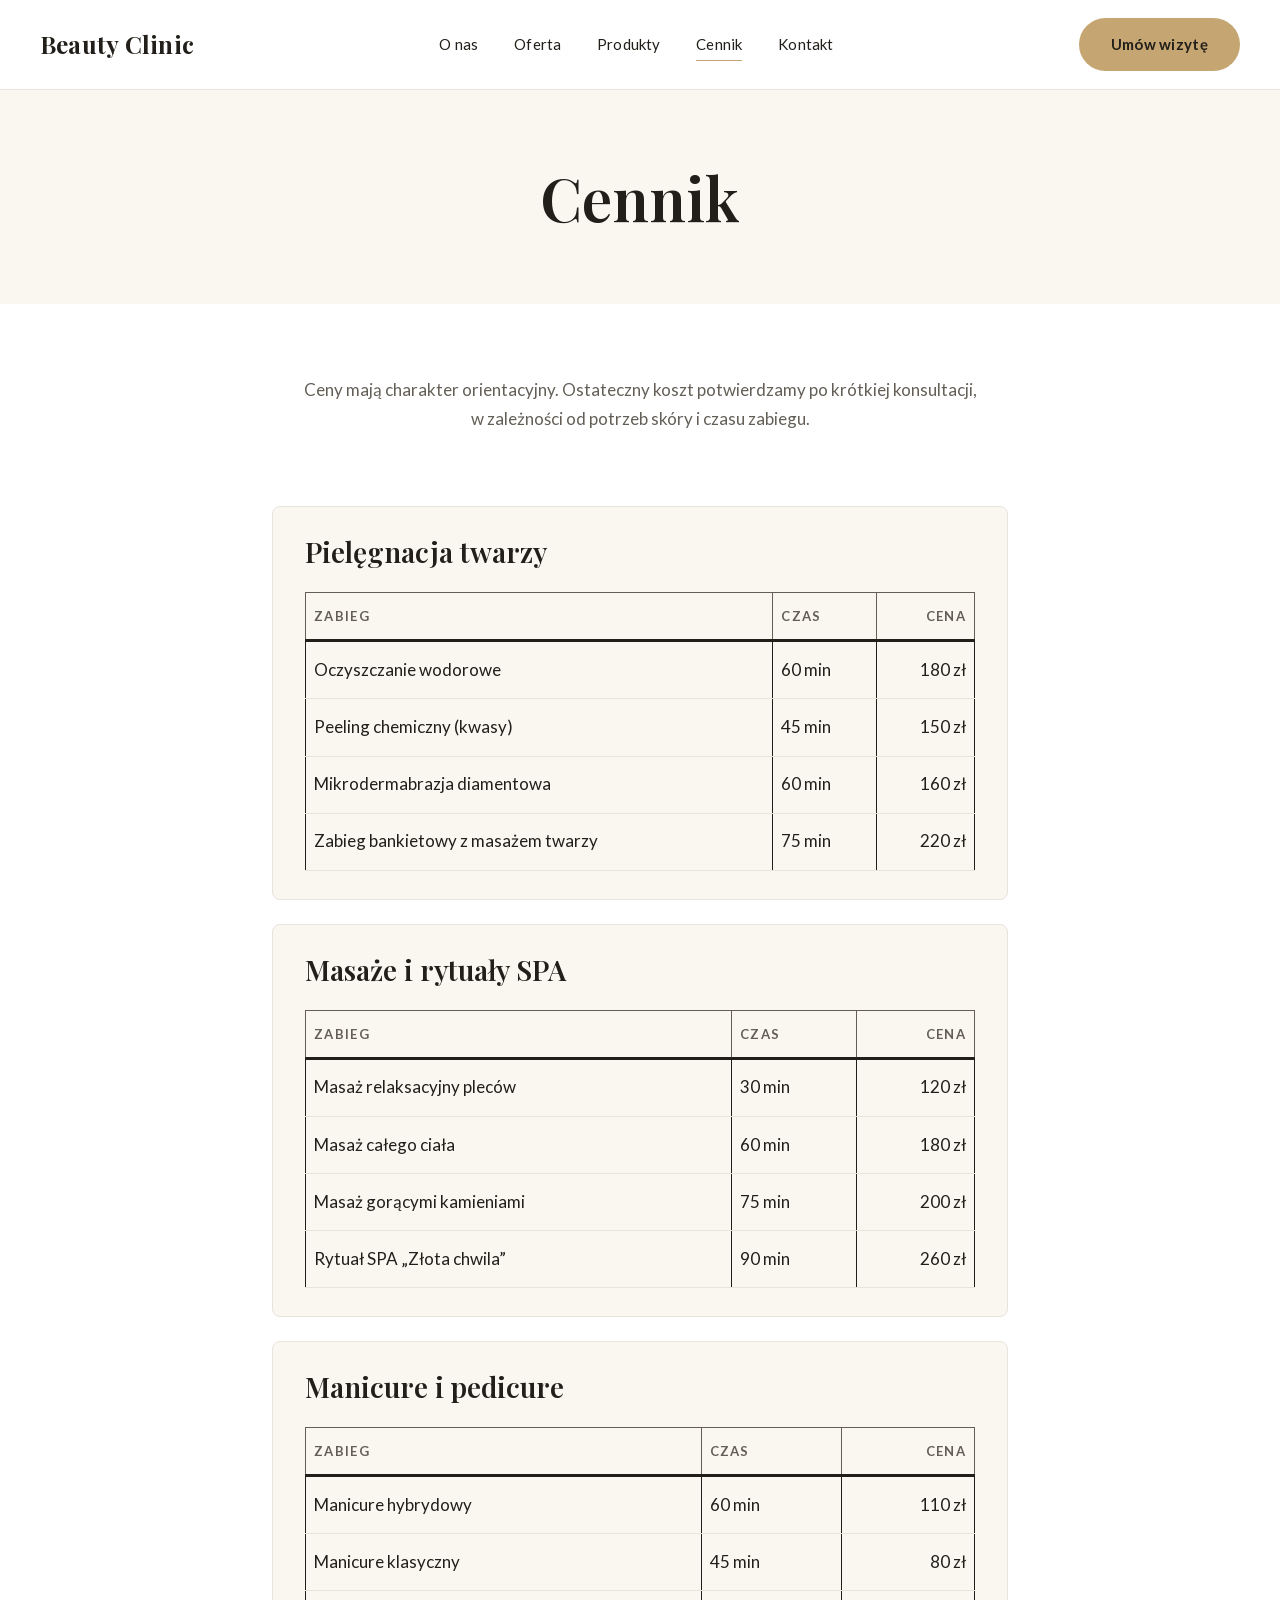
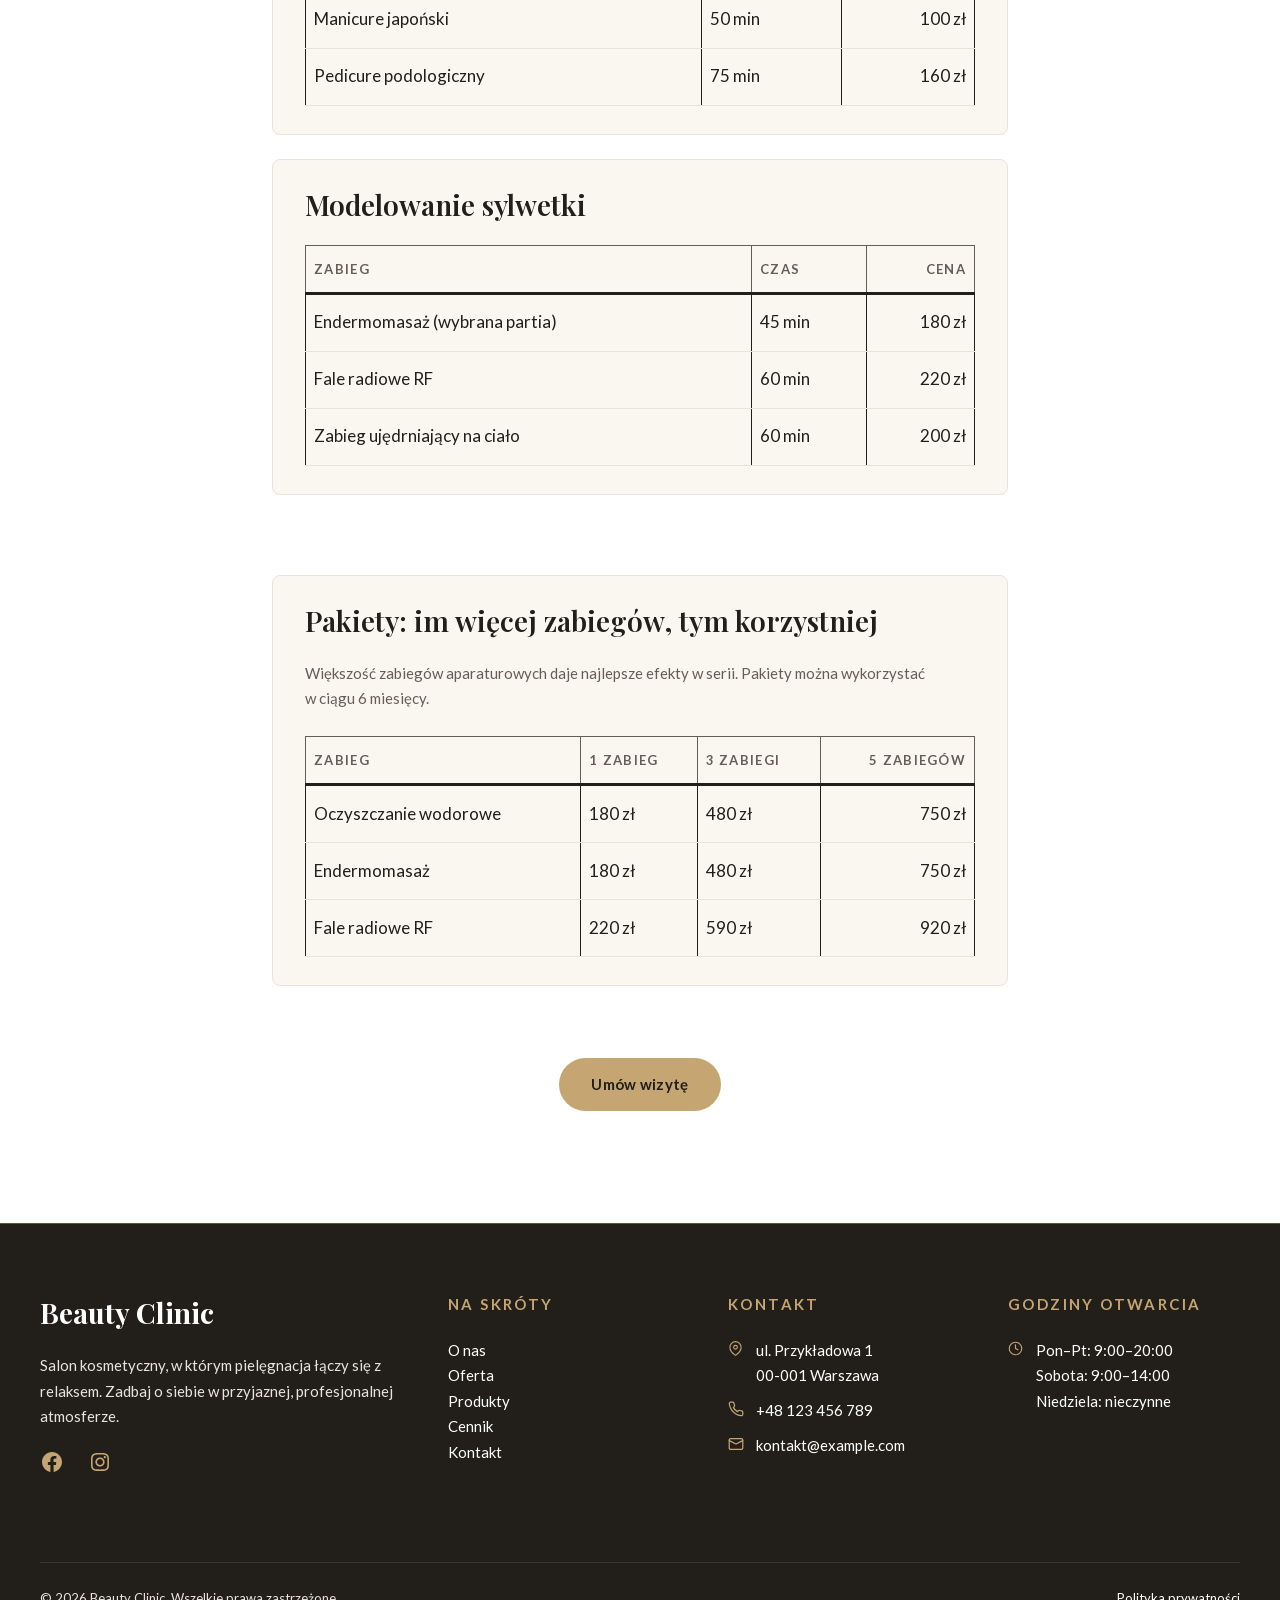
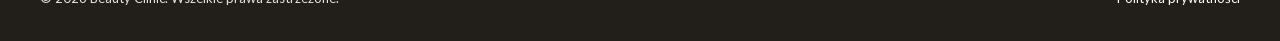
==== commit a3a50abd: "Aktualizacja demo: efekt premium + szlif wizualny + mapa dojazdu" ====
--- a/cennik/index.html
+++ b/cennik/index.html
@@ -90,12 +90,12 @@
 /*# sourceURL=/wp-includes/css/dist/block-library/common.min.css */
 </style>
 <style id="global-styles-inline-css">
-:root{--wp--preset--aspect-ratio--square: 1;--wp--preset--aspect-ratio--4-3: 4/3;--wp--preset--aspect-ratio--3-4: 3/4;--wp--preset--aspect-ratio--3-2: 3/2;--wp--preset--aspect-ratio--2-3: 2/3;--wp--preset--aspect-ratio--16-9: 16/9;--wp--preset--aspect-ratio--9-16: 9/16;--wp--preset--color--black: #000000;--wp--preset--color--cyan-bluish-gray: #abb8c3;--wp--preset--color--white: #ffffff;--wp--preset--color--pale-pink: #f78da7;--wp--preset--color--vivid-red: #cf2e2e;--wp--preset--color--luminous-vivid-orange: #ff6900;--wp--preset--color--luminous-vivid-amber: #fcb900;--wp--preset--color--light-green-cyan: #7bdcb5;--wp--preset--color--vivid-green-cyan: #00d084;--wp--preset--color--pale-cyan-blue: #8ed1fc;--wp--preset--color--vivid-cyan-blue: #0693e3;--wp--preset--color--vivid-purple: #9b51e0;--wp--preset--color--base: #ffffff;--wp--preset--color--contrast: #221f1a;--wp--preset--color--primary: #c5a572;--wp--preset--color--primary-dark: #8a6f47;--wp--preset--color--secondary: #80e4c8;--wp--preset--color--secondary-soft: #eafaf5;--wp--preset--color--cream: #faf7f0;--wp--preset--color--muted: #635f57;--wp--preset--color--sand: #e8e4dc;--wp--preset--gradient--vivid-cyan-blue-to-vivid-purple: linear-gradient(135deg,rgb(6,147,227) 0%,rgb(155,81,224) 100%);--wp--preset--gradient--light-green-cyan-to-vivid-green-cyan: linear-gradient(135deg,rgb(122,220,180) 0%,rgb(0,208,130) 100%);--wp--preset--gradient--luminous-vivid-amber-to-luminous-vivid-orange: linear-gradient(135deg,rgb(252,185,0) 0%,rgb(255,105,0) 100%);--wp--preset--gradient--luminous-vivid-orange-to-vivid-red: linear-gradient(135deg,rgb(255,105,0) 0%,rgb(207,46,46) 100%);--wp--preset--gradient--very-light-gray-to-cyan-bluish-gray: linear-gradient(135deg,rgb(238,238,238) 0%,rgb(169,184,195) 100%);--wp--preset--gradient--cool-to-warm-spectrum: linear-gradient(135deg,rgb(74,234,220) 0%,rgb(151,120,209) 20%,rgb(207,42,186) 40%,rgb(238,44,130) 60%,rgb(251,105,98) 80%,rgb(254,248,76) 100%);--wp--preset--gradient--blush-light-purple: linear-gradient(135deg,rgb(255,206,236) 0%,rgb(152,150,240) 100%);--wp--preset--gradient--blush-bordeaux: linear-gradient(135deg,rgb(254,205,165) 0%,rgb(254,45,45) 50%,rgb(107,0,62) 100%);--wp--preset--gradient--luminous-dusk: linear-gradient(135deg,rgb(255,203,112) 0%,rgb(199,81,192) 50%,rgb(65,88,208) 100%);--wp--preset--gradient--pale-ocean: linear-gradient(135deg,rgb(255,245,203) 0%,rgb(182,227,212) 50%,rgb(51,167,181) 100%);--wp--preset--gradient--electric-grass: linear-gradient(135deg,rgb(202,248,128) 0%,rgb(113,206,126) 100%);--wp--preset--gradient--midnight: linear-gradient(135deg,rgb(2,3,129) 0%,rgb(40,116,252) 100%);--wp--preset--font-size--small: 0.9375rem;--wp--preset--font-size--medium: 1.0625rem;--wp--preset--font-size--large: clamp(1.125rem, 1.125rem + ((1vw - 0.2rem) * 0.227), 1.25rem);--wp--preset--font-size--x-large: clamp(1.5rem, 1.5rem + ((1vw - 0.2rem) * 0.455), 1.75rem);--wp--preset--font-size--x-small: 0.8125rem;--wp--preset--font-size--xx-large: clamp(1.9rem, 1.9rem + ((1vw - 0.2rem) * 1.091), 2.5rem);--wp--preset--font-size--huge: clamp(2.5rem, 2.5rem + ((1vw - 0.2rem) * 2.273), 3.75rem);--wp--preset--font-family--body: 'Lato', -apple-system, 'Segoe UI', sans-serif;--wp--preset--font-family--heading: 'Playfair Display', Georgia, serif;--wp--preset--spacing--20: 0.75rem;--wp--preset--spacing--30: 1.25rem;--wp--preset--spacing--40: 2rem;--wp--preset--spacing--50: clamp(2.75rem, 6vw, 4.5rem);--wp--preset--spacing--60: clamp(4.5rem, 9vw, 7rem);--wp--preset--spacing--70: 3.38rem;--wp--preset--spacing--80: 5.06rem;--wp--preset--spacing--10: 0.5rem;--wp--preset--shadow--natural: 6px 6px 9px rgba(0, 0, 0, 0.2);--wp--preset--shadow--deep: 12px 12px 50px rgba(0, 0, 0, 0.4);--wp--preset--shadow--sharp: 6px 6px 0px rgba(0, 0, 0, 0.2);--wp--preset--shadow--outlined: 6px 6px 0px -3px rgb(255, 255, 255), 6px 6px rgb(0, 0, 0);--wp--preset--shadow--crisp: 6px 6px 0px rgb(0, 0, 0);}:root { --wp--style--global--content-size: 46rem;--wp--style--global--wide-size: 75rem; }:where(body) { margin: 0; }.wp-site-blocks { padding-top: var(--wp--style--root--padding-top); padding-bottom: var(--wp--style--root--padding-bottom); }.has-global-padding { padding-right: var(--wp--style--root--padding-right); padding-left: var(--wp--style--root--padding-left); }.has-global-padding > .alignfull { margin-right: calc(var(--wp--style--root--padding-right) * -1); margin-left: calc(var(--wp--style--root--padding-left) * -1); }.has-global-padding :where(:not(.alignfull.is-layout-flow) > .has-global-padding:not(.wp-block-block, .alignfull)) { padding-right: 0; padding-left: 0; }.has-global-padding :where(:not(.alignfull.is-layout-flow) > .has-global-padding:not(.wp-block-block, .alignfull)) > .alignfull { margin-left: 0; margin-right: 0; }.wp-site-blocks > .alignleft { float: left; margin-right: 2em; }.wp-site-blocks > .alignright { float: right; margin-left: 2em; }.wp-site-blocks > .aligncenter { justify-content: center; margin-left: auto; margin-right: auto; }:where(.wp-site-blocks) > * { margin-block-start: 1.5rem; margin-block-end: 0; }:where(.wp-site-blocks) > :first-child { margin-block-start: 0; }:where(.wp-site-blocks) > :last-child { margin-block-end: 0; }:root { --wp--style--block-gap: 1.5rem; }:root :where(.is-layout-flow) > :first-child{margin-block-start: 0;}:root :where(.is-layout-flow) > :last-child{margin-block-end: 0;}:root :where(.is-layout-flow) > *{margin-block-start: 1.5rem;margin-block-end: 0;}:root :where(.is-layout-constrained) > :first-child{margin-block-start: 0;}:root :where(.is-layout-constrained) > :last-child{margin-block-end: 0;}:root :where(.is-layout-constrained) > *{margin-block-start: 1.5rem;margin-block-end: 0;}:root :where(.is-layout-flex){gap: 1.5rem;}:root :where(.is-layout-grid){gap: 1.5rem;}.is-layout-flow > .alignleft{float: left;margin-inline-start: 0;margin-inline-end: 2em;}.is-layout-flow > .alignright{float: right;margin-inline-start: 2em;margin-inline-end: 0;}.is-layout-flow > .aligncenter{margin-left: auto !important;margin-right: auto !important;}.is-layout-constrained > .alignleft{float: left;margin-inline-start: 0;margin-inline-end: 2em;}.is-layout-constrained > .alignright{float: right;margin-inline-start: 2em;margin-inline-end: 0;}.is-layout-constrained > .aligncenter{margin-left: auto !important;margin-right: auto !important;}.is-layout-constrained > :where(:not(.alignleft):not(.alignright):not(.alignfull)){max-width: var(--wp--style--global--content-size);margin-left: auto !important;margin-right: auto !important;}.is-layout-constrained > .alignwide{max-width: var(--wp--style--global--wide-size);}body .is-layout-flex{display: flex;}.is-layout-flex{flex-wrap: wrap;align-items: center;}.is-layout-flex > :is(*, div){margin: 0;}body .is-layout-grid{display: grid;}.is-layout-grid > :is(*, div){margin: 0;}body{background-color: var(--wp--preset--color--base);color: var(--wp--preset--color--contrast);font-family: var(--wp--preset--font-family--body);font-size: var(--wp--preset--font-size--medium);font-weight: 400;line-height: 1.7;--wp--style--root--padding-top: 0px;--wp--style--root--padding-right: clamp(1.25rem, 4vw, 2.5rem);--wp--style--root--padding-bottom: 0px;--wp--style--root--padding-left: clamp(1.25rem, 4vw, 2.5rem);}a:where(:not(.wp-element-button)){color: var(--wp--preset--color--primary-dark);}:root :where(a:where(:not(.wp-element-button)):hover){color: var(--wp--preset--color--contrast);}h1, h2, h3, h4, h5, h6{color: var(--wp--preset--color--contrast);font-family: var(--wp--preset--font-family--heading);font-weight: 600;line-height: 1.18;}h1{font-size: var(--wp--preset--font-size--huge);}h2{font-size: var(--wp--preset--font-size--xx-large);}h3{font-size: var(--wp--preset--font-size--x-large);}h4{font-size: var(--wp--preset--font-size--large);}:root :where(.wp-element-button, .wp-block-button__link){background-color: var(--wp--preset--color--primary);border-radius: 999px;border-width: 0;color: var(--wp--preset--color--contrast);font-family: var(--wp--preset--font-family--body);font-size: var(--wp--preset--font-size--small);font-style: inherit;font-weight: 700;letter-spacing: 0.02em;line-height: inherit;padding-top: 0.85rem;padding-right: 2rem;padding-bottom: 0.85rem;padding-left: 2rem;text-decoration: none;text-transform: inherit;}:root :where(.wp-element-button:hover, .wp-block-button__link:hover){background-color: var(--wp--preset--color--contrast);color: var(--wp--preset--color--base);}.has-black-color{color: var(--wp--preset--color--black) !important;}.has-cyan-bluish-gray-color{color: var(--wp--preset--color--cyan-bluish-gray) !important;}.has-white-color{color: var(--wp--preset--color--white) !important;}.has-pale-pink-color{color: var(--wp--preset--color--pale-pink) !important;}.has-vivid-red-color{color: var(--wp--preset--color--vivid-red) !important;}.has-luminous-vivid-orange-color{color: var(--wp--preset--color--luminous-vivid-orange) !important;}.has-luminous-vivid-amber-color{color: var(--wp--preset--color--luminous-vivid-amber) !important;}.has-light-green-cyan-color{color: var(--wp--preset--color--light-green-cyan) !important;}.has-vivid-green-cyan-color{color: var(--wp--preset--color--vivid-green-cyan) !important;}.has-pale-cyan-blue-color{color: var(--wp--preset--color--pale-cyan-blue) !important;}.has-vivid-cyan-blue-color{color: var(--wp--preset--color--vivid-cyan-blue) !important;}.has-vivid-purple-color{color: var(--wp--preset--color--vivid-purple) !important;}.has-base-color{color: var(--wp--preset--color--base) !important;}.has-contrast-color{color: var(--wp--preset--color--contrast) !important;}.has-primary-color{color: var(--wp--preset--color--primary) !important;}.has-primary-dark-color{color: var(--wp--preset--color--primary-dark) !important;}.has-secondary-color{color: var(--wp--preset--color--secondary) !important;}.has-secondary-soft-color{color: var(--wp--preset--color--secondary-soft) !important;}.has-cream-color{color: var(--wp--preset--color--cream) !important;}.has-muted-color{color: var(--wp--preset--color--muted) !important;}.has-sand-color{color: var(--wp--preset--color--sand) !important;}.has-black-background-color{background-color: var(--wp--preset--color--black) !important;}.has-cyan-bluish-gray-background-color{background-color: var(--wp--preset--color--cyan-bluish-gray) !important;}.has-white-background-color{background-color: var(--wp--preset--color--white) !important;}.has-pale-pink-background-color{background-color: var(--wp--preset--color--pale-pink) !important;}.has-vivid-red-background-color{background-color: var(--wp--preset--color--vivid-red) !important;}.has-luminous-vivid-orange-background-color{background-color: var(--wp--preset--color--luminous-vivid-orange) !important;}.has-luminous-vivid-amber-background-color{background-color: var(--wp--preset--color--luminous-vivid-amber) !important;}.has-light-green-cyan-background-color{background-color: var(--wp--preset--color--light-green-cyan) !important;}.has-vivid-green-cyan-background-color{background-color: var(--wp--preset--color--vivid-green-cyan) !important;}.has-pale-cyan-blue-background-color{background-color: var(--wp--preset--color--pale-cyan-blue) !important;}.has-vivid-cyan-blue-background-color{background-color: var(--wp--preset--color--vivid-cyan-blue) !important;}.has-vivid-purple-background-color{background-color: var(--wp--preset--color--vivid-purple) !important;}.has-base-background-color{background-color: var(--wp--preset--color--base) !important;}.has-contrast-background-color{background-color: var(--wp--preset--color--contrast) !important;}.has-primary-background-color{background-color: var(--wp--preset--color--primary) !important;}.has-primary-dark-background-color{background-color: var(--wp--preset--color--primary-dark) !important;}.has-secondary-background-color{background-color: var(--wp--preset--color--secondary) !important;}.has-secondary-soft-background-color{background-color: var(--wp--preset--color--secondary-soft) !important;}.has-cream-background-color{background-color: var(--wp--preset--color--cream) !important;}.has-muted-background-color{background-color: var(--wp--preset--color--muted) !important;}.has-sand-background-color{background-color: var(--wp--preset--color--sand) !important;}.has-black-border-color{border-color: var(--wp--preset--color--black) !important;}.has-cyan-bluish-gray-border-color{border-color: var(--wp--preset--color--cyan-bluish-gray) !important;}.has-white-border-color{border-color: var(--wp--preset--color--white) !important;}.has-pale-pink-border-color{border-color: var(--wp--preset--color--pale-pink) !important;}.has-vivid-red-border-color{border-color: var(--wp--preset--color--vivid-red) !important;}.has-luminous-vivid-orange-border-color{border-color: var(--wp--preset--color--luminous-vivid-orange) !important;}.has-luminous-vivid-amber-border-color{border-color: var(--wp--preset--color--luminous-vivid-amber) !important;}.has-light-green-cyan-border-color{border-color: var(--wp--preset--color--light-green-cyan) !important;}.has-vivid-green-cyan-border-color{border-color: var(--wp--preset--color--vivid-green-cyan) !important;}.has-pale-cyan-blue-border-color{border-color: var(--wp--preset--color--pale-cyan-blue) !important;}.has-vivid-cyan-blue-border-color{border-color: var(--wp--preset--color--vivid-cyan-blue) !important;}.has-vivid-purple-border-color{border-color: var(--wp--preset--color--vivid-purple) !important;}.has-base-border-color{border-color: var(--wp--preset--color--base) !important;}.has-contrast-border-color{border-color: var(--wp--preset--color--contrast) !important;}.has-primary-border-color{border-color: var(--wp--preset--color--primary) !important;}.has-primary-dark-border-color{border-color: var(--wp--preset--color--primary-dark) !important;}.has-secondary-border-color{border-color: var(--wp--preset--color--secondary) !important;}.has-secondary-soft-border-color{border-color: var(--wp--preset--color--secondary-soft) !important;}.has-cream-border-color{border-color: var(--wp--preset--color--cream) !important;}.has-muted-border-color{border-color: var(--wp--preset--color--muted) !important;}.has-sand-border-color{border-color: var(--wp--preset--color--sand) !important;}.has-vivid-cyan-blue-to-vivid-purple-gradient-background{background: var(--wp--preset--gradient--vivid-cyan-blue-to-vivid-purple) !important;}.has-light-green-cyan-to-vivid-green-cyan-gradient-background{background: var(--wp--preset--gradient--light-green-cyan-to-vivid-green-cyan) !important;}.has-luminous-vivid-amber-to-luminous-vivid-orange-gradient-background{background: var(--wp--preset--gradient--luminous-vivid-amber-to-luminous-vivid-orange) !important;}.has-luminous-vivid-orange-to-vivid-red-gradient-background{background: var(--wp--preset--gradient--luminous-vivid-orange-to-vivid-red) !important;}.has-very-light-gray-to-cyan-bluish-gray-gradient-background{background: var(--wp--preset--gradient--very-light-gray-to-cyan-bluish-gray) !important;}.has-cool-to-warm-spectrum-gradient-background{background: var(--wp--preset--gradient--cool-to-warm-spectrum) !important;}.has-blush-light-purple-gradient-background{background: var(--wp--preset--gradient--blush-light-purple) !important;}.has-blush-bordeaux-gradient-background{background: var(--wp--preset--gradient--blush-bordeaux) !important;}.has-luminous-dusk-gradient-background{background: var(--wp--preset--gradient--luminous-dusk) !important;}.has-pale-ocean-gradient-background{background: var(--wp--preset--gradient--pale-ocean) !important;}.has-electric-grass-gradient-background{background: var(--wp--preset--gradient--electric-grass) !important;}.has-midnight-gradient-background{background: var(--wp--preset--gradient--midnight) !important;}.has-small-font-size{font-size: var(--wp--preset--font-size--small) !important;}.has-medium-font-size{font-size: var(--wp--preset--font-size--medium) !important;}.has-large-font-size{font-size: var(--wp--preset--font-size--large) !important;}.has-x-large-font-size{font-size: var(--wp--preset--font-size--x-large) !important;}.has-x-small-font-size{font-size: var(--wp--preset--font-size--x-small) !important;}.has-xx-large-font-size{font-size: var(--wp--preset--font-size--xx-large) !important;}.has-huge-font-size{font-size: var(--wp--preset--font-size--huge) !important;}.has-body-font-family{font-family: var(--wp--preset--font-family--body) !important;}.has-heading-font-family{font-family: var(--wp--preset--font-family--heading) !important;}
+:root{--wp--preset--aspect-ratio--square: 1;--wp--preset--aspect-ratio--4-3: 4/3;--wp--preset--aspect-ratio--3-4: 3/4;--wp--preset--aspect-ratio--3-2: 3/2;--wp--preset--aspect-ratio--2-3: 2/3;--wp--preset--aspect-ratio--16-9: 16/9;--wp--preset--aspect-ratio--9-16: 9/16;--wp--preset--color--black: #000000;--wp--preset--color--cyan-bluish-gray: #abb8c3;--wp--preset--color--white: #ffffff;--wp--preset--color--pale-pink: #f78da7;--wp--preset--color--vivid-red: #cf2e2e;--wp--preset--color--luminous-vivid-orange: #ff6900;--wp--preset--color--luminous-vivid-amber: #fcb900;--wp--preset--color--light-green-cyan: #7bdcb5;--wp--preset--color--vivid-green-cyan: #00d084;--wp--preset--color--pale-cyan-blue: #8ed1fc;--wp--preset--color--vivid-cyan-blue: #0693e3;--wp--preset--color--vivid-purple: #9b51e0;--wp--preset--color--base: #ffffff;--wp--preset--color--contrast: #221f1a;--wp--preset--color--primary: #c5a572;--wp--preset--color--primary-dark: #8a6f47;--wp--preset--color--secondary: #80e4c8;--wp--preset--color--secondary-soft: #eafaf5;--wp--preset--color--cream: #faf7f0;--wp--preset--color--muted: #635f57;--wp--preset--color--sand: #e8e4dc;--wp--preset--gradient--vivid-cyan-blue-to-vivid-purple: linear-gradient(135deg,rgb(6,147,227) 0%,rgb(155,81,224) 100%);--wp--preset--gradient--light-green-cyan-to-vivid-green-cyan: linear-gradient(135deg,rgb(122,220,180) 0%,rgb(0,208,130) 100%);--wp--preset--gradient--luminous-vivid-amber-to-luminous-vivid-orange: linear-gradient(135deg,rgb(252,185,0) 0%,rgb(255,105,0) 100%);--wp--preset--gradient--luminous-vivid-orange-to-vivid-red: linear-gradient(135deg,rgb(255,105,0) 0%,rgb(207,46,46) 100%);--wp--preset--gradient--very-light-gray-to-cyan-bluish-gray: linear-gradient(135deg,rgb(238,238,238) 0%,rgb(169,184,195) 100%);--wp--preset--gradient--cool-to-warm-spectrum: linear-gradient(135deg,rgb(74,234,220) 0%,rgb(151,120,209) 20%,rgb(207,42,186) 40%,rgb(238,44,130) 60%,rgb(251,105,98) 80%,rgb(254,248,76) 100%);--wp--preset--gradient--blush-light-purple: linear-gradient(135deg,rgb(255,206,236) 0%,rgb(152,150,240) 100%);--wp--preset--gradient--blush-bordeaux: linear-gradient(135deg,rgb(254,205,165) 0%,rgb(254,45,45) 50%,rgb(107,0,62) 100%);--wp--preset--gradient--luminous-dusk: linear-gradient(135deg,rgb(255,203,112) 0%,rgb(199,81,192) 50%,rgb(65,88,208) 100%);--wp--preset--gradient--pale-ocean: linear-gradient(135deg,rgb(255,245,203) 0%,rgb(182,227,212) 50%,rgb(51,167,181) 100%);--wp--preset--gradient--electric-grass: linear-gradient(135deg,rgb(202,248,128) 0%,rgb(113,206,126) 100%);--wp--preset--gradient--midnight: linear-gradient(135deg,rgb(2,3,129) 0%,rgb(40,116,252) 100%);--wp--preset--font-size--small: 0.9375rem;--wp--preset--font-size--medium: 1.0625rem;--wp--preset--font-size--large: clamp(1.125rem, 1.125rem + ((1vw - 0.2rem) * 0.227), 1.25rem);--wp--preset--font-size--x-large: clamp(1.5rem, 1.5rem + ((1vw - 0.2rem) * 0.455), 1.75rem);--wp--preset--font-size--x-small: 0.8125rem;--wp--preset--font-size--xx-large: clamp(2rem, 2rem + ((1vw - 0.2rem) * 1.818), 3rem);--wp--preset--font-size--huge: clamp(2.5rem, 2.5rem + ((1vw - 0.2rem) * 2.273), 3.75rem);--wp--preset--font-family--body: 'Lato', -apple-system, 'Segoe UI', sans-serif;--wp--preset--font-family--heading: 'Playfair Display', Georgia, serif;--wp--preset--spacing--20: 0.75rem;--wp--preset--spacing--30: 1.25rem;--wp--preset--spacing--40: 2rem;--wp--preset--spacing--50: clamp(2.75rem, 6vw, 4.5rem);--wp--preset--spacing--60: clamp(4.5rem, 9vw, 7rem);--wp--preset--spacing--70: 3.38rem;--wp--preset--spacing--80: 5.06rem;--wp--preset--spacing--10: 0.5rem;--wp--preset--shadow--natural: 6px 6px 9px rgba(0, 0, 0, 0.2);--wp--preset--shadow--deep: 12px 12px 50px rgba(0, 0, 0, 0.4);--wp--preset--shadow--sharp: 6px 6px 0px rgba(0, 0, 0, 0.2);--wp--preset--shadow--outlined: 6px 6px 0px -3px rgb(255, 255, 255), 6px 6px rgb(0, 0, 0);--wp--preset--shadow--crisp: 6px 6px 0px rgb(0, 0, 0);}:root { --wp--style--global--content-size: 46rem;--wp--style--global--wide-size: 75rem; }:where(body) { margin: 0; }.wp-site-blocks { padding-top: var(--wp--style--root--padding-top); padding-bottom: var(--wp--style--root--padding-bottom); }.has-global-padding { padding-right: var(--wp--style--root--padding-right); padding-left: var(--wp--style--root--padding-left); }.has-global-padding > .alignfull { margin-right: calc(var(--wp--style--root--padding-right) * -1); margin-left: calc(var(--wp--style--root--padding-left) * -1); }.has-global-padding :where(:not(.alignfull.is-layout-flow) > .has-global-padding:not(.wp-block-block, .alignfull)) { padding-right: 0; padding-left: 0; }.has-global-padding :where(:not(.alignfull.is-layout-flow) > .has-global-padding:not(.wp-block-block, .alignfull)) > .alignfull { margin-left: 0; margin-right: 0; }.wp-site-blocks > .alignleft { float: left; margin-right: 2em; }.wp-site-blocks > .alignright { float: right; margin-left: 2em; }.wp-site-blocks > .aligncenter { justify-content: center; margin-left: auto; margin-right: auto; }:where(.wp-site-blocks) > * { margin-block-start: 1.5rem; margin-block-end: 0; }:where(.wp-site-blocks) > :first-child { margin-block-start: 0; }:where(.wp-site-blocks) > :last-child { margin-block-end: 0; }:root { --wp--style--block-gap: 1.5rem; }:root :where(.is-layout-flow) > :first-child{margin-block-start: 0;}:root :where(.is-layout-flow) > :last-child{margin-block-end: 0;}:root :where(.is-layout-flow) > *{margin-block-start: 1.5rem;margin-block-end: 0;}:root :where(.is-layout-constrained) > :first-child{margin-block-start: 0;}:root :where(.is-layout-constrained) > :last-child{margin-block-end: 0;}:root :where(.is-layout-constrained) > *{margin-block-start: 1.5rem;margin-block-end: 0;}:root :where(.is-layout-flex){gap: 1.5rem;}:root :where(.is-layout-grid){gap: 1.5rem;}.is-layout-flow > .alignleft{float: left;margin-inline-start: 0;margin-inline-end: 2em;}.is-layout-flow > .alignright{float: right;margin-inline-start: 2em;margin-inline-end: 0;}.is-layout-flow > .aligncenter{margin-left: auto !important;margin-right: auto !important;}.is-layout-constrained > .alignleft{float: left;margin-inline-start: 0;margin-inline-end: 2em;}.is-layout-constrained > .alignright{float: right;margin-inline-start: 2em;margin-inline-end: 0;}.is-layout-constrained > .aligncenter{margin-left: auto !important;margin-right: auto !important;}.is-layout-constrained > :where(:not(.alignleft):not(.alignright):not(.alignfull)){max-width: var(--wp--style--global--content-size);margin-left: auto !important;margin-right: auto !important;}.is-layout-constrained > .alignwide{max-width: var(--wp--style--global--wide-size);}body .is-layout-flex{display: flex;}.is-layout-flex{flex-wrap: wrap;align-items: center;}.is-layout-flex > :is(*, div){margin: 0;}body .is-layout-grid{display: grid;}.is-layout-grid > :is(*, div){margin: 0;}body{background-color: var(--wp--preset--color--base);color: var(--wp--preset--color--contrast);font-family: var(--wp--preset--font-family--body);font-size: var(--wp--preset--font-size--medium);font-weight: 400;line-height: 1.7;--wp--style--root--padding-top: 0px;--wp--style--root--padding-right: clamp(1.25rem, 4vw, 2.5rem);--wp--style--root--padding-bottom: 0px;--wp--style--root--padding-left: clamp(1.25rem, 4vw, 2.5rem);}a:where(:not(.wp-element-button)){color: var(--wp--preset--color--primary-dark);}:root :where(a:where(:not(.wp-element-button)):hover){color: var(--wp--preset--color--contrast);}h1, h2, h3, h4, h5, h6{color: var(--wp--preset--color--contrast);font-family: var(--wp--preset--font-family--heading);font-weight: 600;line-height: 1.18;}h1{font-size: var(--wp--preset--font-size--huge);}h2{font-size: var(--wp--preset--font-size--xx-large);}h3{font-size: var(--wp--preset--font-size--x-large);}h4{font-size: var(--wp--preset--font-size--large);}:root :where(.wp-element-button, .wp-block-button__link){background-color: var(--wp--preset--color--primary);border-radius: 999px;border-width: 0;color: var(--wp--preset--color--contrast);font-family: var(--wp--preset--font-family--body);font-size: var(--wp--preset--font-size--small);font-style: inherit;font-weight: 700;letter-spacing: 0.02em;line-height: inherit;padding-top: 0.85rem;padding-right: 2rem;padding-bottom: 0.85rem;padding-left: 2rem;text-decoration: none;text-transform: inherit;}:root :where(.wp-element-button:hover, .wp-block-button__link:hover){background-color: var(--wp--preset--color--contrast);color: var(--wp--preset--color--base);}.has-black-color{color: var(--wp--preset--color--black) !important;}.has-cyan-bluish-gray-color{color: var(--wp--preset--color--cyan-bluish-gray) !important;}.has-white-color{color: var(--wp--preset--color--white) !important;}.has-pale-pink-color{color: var(--wp--preset--color--pale-pink) !important;}.has-vivid-red-color{color: var(--wp--preset--color--vivid-red) !important;}.has-luminous-vivid-orange-color{color: var(--wp--preset--color--luminous-vivid-orange) !important;}.has-luminous-vivid-amber-color{color: var(--wp--preset--color--luminous-vivid-amber) !important;}.has-light-green-cyan-color{color: var(--wp--preset--color--light-green-cyan) !important;}.has-vivid-green-cyan-color{color: var(--wp--preset--color--vivid-green-cyan) !important;}.has-pale-cyan-blue-color{color: var(--wp--preset--color--pale-cyan-blue) !important;}.has-vivid-cyan-blue-color{color: var(--wp--preset--color--vivid-cyan-blue) !important;}.has-vivid-purple-color{color: var(--wp--preset--color--vivid-purple) !important;}.has-base-color{color: var(--wp--preset--color--base) !important;}.has-contrast-color{color: var(--wp--preset--color--contrast) !important;}.has-primary-color{color: var(--wp--preset--color--primary) !important;}.has-primary-dark-color{color: var(--wp--preset--color--primary-dark) !important;}.has-secondary-color{color: var(--wp--preset--color--secondary) !important;}.has-secondary-soft-color{color: var(--wp--preset--color--secondary-soft) !important;}.has-cream-color{color: var(--wp--preset--color--cream) !important;}.has-muted-color{color: var(--wp--preset--color--muted) !important;}.has-sand-color{color: var(--wp--preset--color--sand) !important;}.has-black-background-color{background-color: var(--wp--preset--color--black) !important;}.has-cyan-bluish-gray-background-color{background-color: var(--wp--preset--color--cyan-bluish-gray) !important;}.has-white-background-color{background-color: var(--wp--preset--color--white) !important;}.has-pale-pink-background-color{background-color: var(--wp--preset--color--pale-pink) !important;}.has-vivid-red-background-color{background-color: var(--wp--preset--color--vivid-red) !important;}.has-luminous-vivid-orange-background-color{background-color: var(--wp--preset--color--luminous-vivid-orange) !important;}.has-luminous-vivid-amber-background-color{background-color: var(--wp--preset--color--luminous-vivid-amber) !important;}.has-light-green-cyan-background-color{background-color: var(--wp--preset--color--light-green-cyan) !important;}.has-vivid-green-cyan-background-color{background-color: var(--wp--preset--color--vivid-green-cyan) !important;}.has-pale-cyan-blue-background-color{background-color: var(--wp--preset--color--pale-cyan-blue) !important;}.has-vivid-cyan-blue-background-color{background-color: var(--wp--preset--color--vivid-cyan-blue) !important;}.has-vivid-purple-background-color{background-color: var(--wp--preset--color--vivid-purple) !important;}.has-base-background-color{background-color: var(--wp--preset--color--base) !important;}.has-contrast-background-color{background-color: var(--wp--preset--color--contrast) !important;}.has-primary-background-color{background-color: var(--wp--preset--color--primary) !important;}.has-primary-dark-background-color{background-color: var(--wp--preset--color--primary-dark) !important;}.has-secondary-background-color{background-color: var(--wp--preset--color--secondary) !important;}.has-secondary-soft-background-color{background-color: var(--wp--preset--color--secondary-soft) !important;}.has-cream-background-color{background-color: var(--wp--preset--color--cream) !important;}.has-muted-background-color{background-color: var(--wp--preset--color--muted) !important;}.has-sand-background-color{background-color: var(--wp--preset--color--sand) !important;}.has-black-border-color{border-color: var(--wp--preset--color--black) !important;}.has-cyan-bluish-gray-border-color{border-color: var(--wp--preset--color--cyan-bluish-gray) !important;}.has-white-border-color{border-color: var(--wp--preset--color--white) !important;}.has-pale-pink-border-color{border-color: var(--wp--preset--color--pale-pink) !important;}.has-vivid-red-border-color{border-color: var(--wp--preset--color--vivid-red) !important;}.has-luminous-vivid-orange-border-color{border-color: var(--wp--preset--color--luminous-vivid-orange) !important;}.has-luminous-vivid-amber-border-color{border-color: var(--wp--preset--color--luminous-vivid-amber) !important;}.has-light-green-cyan-border-color{border-color: var(--wp--preset--color--light-green-cyan) !important;}.has-vivid-green-cyan-border-color{border-color: var(--wp--preset--color--vivid-green-cyan) !important;}.has-pale-cyan-blue-border-color{border-color: var(--wp--preset--color--pale-cyan-blue) !important;}.has-vivid-cyan-blue-border-color{border-color: var(--wp--preset--color--vivid-cyan-blue) !important;}.has-vivid-purple-border-color{border-color: var(--wp--preset--color--vivid-purple) !important;}.has-base-border-color{border-color: var(--wp--preset--color--base) !important;}.has-contrast-border-color{border-color: var(--wp--preset--color--contrast) !important;}.has-primary-border-color{border-color: var(--wp--preset--color--primary) !important;}.has-primary-dark-border-color{border-color: var(--wp--preset--color--primary-dark) !important;}.has-secondary-border-color{border-color: var(--wp--preset--color--secondary) !important;}.has-secondary-soft-border-color{border-color: var(--wp--preset--color--secondary-soft) !important;}.has-cream-border-color{border-color: var(--wp--preset--color--cream) !important;}.has-muted-border-color{border-color: var(--wp--preset--color--muted) !important;}.has-sand-border-color{border-color: var(--wp--preset--color--sand) !important;}.has-vivid-cyan-blue-to-vivid-purple-gradient-background{background: var(--wp--preset--gradient--vivid-cyan-blue-to-vivid-purple) !important;}.has-light-green-cyan-to-vivid-green-cyan-gradient-background{background: var(--wp--preset--gradient--light-green-cyan-to-vivid-green-cyan) !important;}.has-luminous-vivid-amber-to-luminous-vivid-orange-gradient-background{background: var(--wp--preset--gradient--luminous-vivid-amber-to-luminous-vivid-orange) !important;}.has-luminous-vivid-orange-to-vivid-red-gradient-background{background: var(--wp--preset--gradient--luminous-vivid-orange-to-vivid-red) !important;}.has-very-light-gray-to-cyan-bluish-gray-gradient-background{background: var(--wp--preset--gradient--very-light-gray-to-cyan-bluish-gray) !important;}.has-cool-to-warm-spectrum-gradient-background{background: var(--wp--preset--gradient--cool-to-warm-spectrum) !important;}.has-blush-light-purple-gradient-background{background: var(--wp--preset--gradient--blush-light-purple) !important;}.has-blush-bordeaux-gradient-background{background: var(--wp--preset--gradient--blush-bordeaux) !important;}.has-luminous-dusk-gradient-background{background: var(--wp--preset--gradient--luminous-dusk) !important;}.has-pale-ocean-gradient-background{background: var(--wp--preset--gradient--pale-ocean) !important;}.has-electric-grass-gradient-background{background: var(--wp--preset--gradient--electric-grass) !important;}.has-midnight-gradient-background{background: var(--wp--preset--gradient--midnight) !important;}.has-small-font-size{font-size: var(--wp--preset--font-size--small) !important;}.has-medium-font-size{font-size: var(--wp--preset--font-size--medium) !important;}.has-large-font-size{font-size: var(--wp--preset--font-size--large) !important;}.has-x-large-font-size{font-size: var(--wp--preset--font-size--x-large) !important;}.has-x-small-font-size{font-size: var(--wp--preset--font-size--x-small) !important;}.has-xx-large-font-size{font-size: var(--wp--preset--font-size--xx-large) !important;}.has-huge-font-size{font-size: var(--wp--preset--font-size--huge) !important;}.has-body-font-family{font-family: var(--wp--preset--font-family--body) !important;}.has-heading-font-family{font-family: var(--wp--preset--font-family--heading) !important;}
 :root :where(.wp-block-navigation){font-size: var(--wp--preset--font-size--small);font-weight: 400;letter-spacing: 0.01em;}
 /*# sourceURL=global-styles-inline-css */
 </style>
 <style id="core-block-supports-inline-css">
-.wp-container-core-navigation-is-layout-0caefaff{gap:2.25rem;justify-content:center;}.wp-container-core-group-is-layout-c24ceac7{flex-wrap:nowrap;justify-content:space-between;align-items:center;}.wp-container-core-group-is-layout-aa50a3a3 > :where(:not(.alignleft):not(.alignright):not(.alignfull)){max-width:75rem;margin-left:auto !important;margin-right:auto !important;}.wp-container-core-group-is-layout-aa50a3a3 > .alignwide{max-width:75rem;}.wp-container-core-group-is-layout-aa50a3a3 .alignfull{max-width:none;}.wp-container-core-buttons-is-layout-20959078{justify-content:center;}.wp-container-core-columns-is-layout-86559df1{flex-wrap:nowrap;gap:1.5rem 3rem;}.wp-container-core-group-is-layout-dc17e807{justify-content:space-between;}.wp-container-core-group-is-layout-6722ca0f > :where(:not(.alignleft):not(.alignright):not(.alignfull)){max-width:75rem;margin-left:auto !important;margin-right:auto !important;}.wp-container-core-group-is-layout-6722ca0f > .alignwide{max-width:75rem;}.wp-container-core-group-is-layout-6722ca0f .alignfull{max-width:none;}
+.wp-container-core-navigation-is-layout-0caefaff{gap:2.25rem;justify-content:center;}.wp-container-core-group-is-layout-c24ceac7{flex-wrap:nowrap;justify-content:space-between;align-items:center;}.wp-container-core-group-is-layout-aa50a3a3 > :where(:not(.alignleft):not(.alignright):not(.alignfull)){max-width:75rem;margin-left:auto !important;margin-right:auto !important;}.wp-container-core-group-is-layout-aa50a3a3 > .alignwide{max-width:75rem;}.wp-container-core-group-is-layout-aa50a3a3 .alignfull{max-width:none;}.wp-container-core-group-is-layout-4de416ca > .alignfull{margin-right:calc(2rem * -1);margin-left:calc(2rem * -1);}.wp-container-core-buttons-is-layout-20959078{justify-content:center;}.wp-container-core-columns-is-layout-86559df1{flex-wrap:nowrap;gap:1.5rem 3rem;}.wp-container-core-group-is-layout-dc17e807{justify-content:space-between;}.wp-container-core-group-is-layout-6722ca0f > :where(:not(.alignleft):not(.alignright):not(.alignfull)){max-width:75rem;margin-left:auto !important;margin-right:auto !important;}.wp-container-core-group-is-layout-6722ca0f > .alignwide{max-width:75rem;}.wp-container-core-group-is-layout-6722ca0f .alignfull{max-width:none;}
 /*# sourceURL=core-block-supports-inline-css */
 </style>
 <style id="wp-block-template-skip-link-inline-css">
@@ -189,35 +189,43 @@
 
 
 
+<div class="wp-block-group bc-price-card has-cream-background-color has-background has-global-padding is-layout-constrained wp-container-core-group-is-layout-4de416ca wp-block-group-is-layout-constrained" style="padding-top:1.75rem;padding-right:2rem;padding-bottom:1.75rem;padding-left:2rem">
 <h2 class="wp-block-heading has-x-large-font-size">Pielęgnacja twarzy</h2>
 
 
 
 <figure class="wp-block-table bc-price-table"><table class="has-fixed-layout"><thead><tr><th>Zabieg</th><th>Czas</th><th>Cena</th></tr></thead><tbody><tr><td>Oczyszczanie wodorowe</td><td>60 min</td><td>180 zł</td></tr><tr><td>Peeling chemiczny (kwasy)</td><td>45 min</td><td>150 zł</td></tr><tr><td>Mikrodermabrazja diamentowa</td><td>60 min</td><td>160 zł</td></tr><tr><td>Zabieg bankietowy z masażem twarzy</td><td>75 min</td><td>220 zł</td></tr></tbody></table></figure>
-
-
-
+</div>
+
+
+
+<div class="wp-block-group bc-price-card has-cream-background-color has-background has-global-padding is-layout-constrained wp-container-core-group-is-layout-4de416ca wp-block-group-is-layout-constrained" style="padding-top:1.75rem;padding-right:2rem;padding-bottom:1.75rem;padding-left:2rem">
 <h2 class="wp-block-heading has-x-large-font-size">Masaże i rytuały SPA</h2>
 
 
 
 <figure class="wp-block-table bc-price-table"><table class="has-fixed-layout"><thead><tr><th>Zabieg</th><th>Czas</th><th>Cena</th></tr></thead><tbody><tr><td>Masaż relaksacyjny pleców</td><td>30 min</td><td>120 zł</td></tr><tr><td>Masaż całego ciała</td><td>60 min</td><td>180 zł</td></tr><tr><td>Masaż gorącymi kamieniami</td><td>75 min</td><td>200 zł</td></tr><tr><td>Rytuał SPA „Złota chwila&#8221;</td><td>90 min</td><td>260 zł</td></tr></tbody></table></figure>
-
-
-
+</div>
+
+
+
+<div class="wp-block-group bc-price-card has-cream-background-color has-background has-global-padding is-layout-constrained wp-container-core-group-is-layout-4de416ca wp-block-group-is-layout-constrained" style="padding-top:1.75rem;padding-right:2rem;padding-bottom:1.75rem;padding-left:2rem">
 <h2 class="wp-block-heading has-x-large-font-size">Manicure i pedicure</h2>
 
 
 
 <figure class="wp-block-table bc-price-table"><table class="has-fixed-layout"><thead><tr><th>Zabieg</th><th>Czas</th><th>Cena</th></tr></thead><tbody><tr><td>Manicure hybrydowy</td><td>60 min</td><td>110 zł</td></tr><tr><td>Manicure klasyczny</td><td>45 min</td><td>80 zł</td></tr><tr><td>Manicure japoński</td><td>50 min</td><td>100 zł</td></tr><tr><td>Pedicure podologiczny</td><td>75 min</td><td>160 zł</td></tr></tbody></table></figure>
-
-
-
+</div>
+
+
+
+<div class="wp-block-group bc-price-card has-cream-background-color has-background has-global-padding is-layout-constrained wp-container-core-group-is-layout-4de416ca wp-block-group-is-layout-constrained" style="padding-top:1.75rem;padding-right:2rem;padding-bottom:1.75rem;padding-left:2rem">
 <h2 class="wp-block-heading has-x-large-font-size">Modelowanie sylwetki</h2>
 
 
 
 <figure class="wp-block-table bc-price-table"><table class="has-fixed-layout"><thead><tr><th>Zabieg</th><th>Czas</th><th>Cena</th></tr></thead><tbody><tr><td>Endermomasaż (wybrana partia)</td><td>45 min</td><td>180 zł</td></tr><tr><td>Fale radiowe RF</td><td>60 min</td><td>220 zł</td></tr><tr><td>Zabieg ujędrniający na ciało</td><td>60 min</td><td>200 zł</td></tr></tbody></table></figure>
+</div>
 
 
 
@@ -225,6 +233,7 @@
 
 
 
+<div class="wp-block-group bc-price-card has-cream-background-color has-background has-global-padding is-layout-constrained wp-container-core-group-is-layout-4de416ca wp-block-group-is-layout-constrained" style="padding-top:1.75rem;padding-right:2rem;padding-bottom:1.75rem;padding-left:2rem">
 <h2 class="wp-block-heading has-x-large-font-size">Pakiety: im więcej zabiegów, tym korzystniej</h2>
 
 
@@ -234,6 +243,7 @@
 
 
 <figure class="wp-block-table bc-price-table"><table class="has-fixed-layout"><thead><tr><th>Zabieg</th><th>1 zabieg</th><th>3 zabiegi</th><th>5 zabiegów</th></tr></thead><tbody><tr><td>Oczyszczanie wodorowe</td><td>180 zł</td><td>480 zł</td><td>750 zł</td></tr><tr><td>Endermomasaż</td><td>180 zł</td><td>480 zł</td><td>750 zł</td></tr><tr><td>Fale radiowe RF</td><td>220 zł</td><td>590 zł</td><td>920 zł</td></tr></tbody></table></figure>
+</div>
 
 
 
--- a/wp-content/themes/beauty-clinic/assets/css/custom.css
+++ b/wp-content/themes/beauty-clinic/assets/css/custom.css
@@ -883,6 +883,108 @@
 	line-height: 1.6;
 }
 
+/* ---------- Wyróżniki: złote ikony w okręgach (zamiast numerów) ---------- */
+
+.bc-card-ico {
+	width: 3.25rem;
+	height: 3.25rem;
+	border: 1px solid var(--wp--preset--color--primary);
+	border-radius: 50%;
+	position: relative;
+}
+
+.bc-card-ico::before {
+	content: "";
+	position: absolute;
+	inset: 0;
+	margin: auto;
+	width: 1.5rem;
+	height: 1.5rem;
+	background-repeat: no-repeat;
+	background-position: center;
+	background-size: contain;
+}
+
+.bc-card-ico--zespol::before {
+	background-image: url("data:image/svg+xml,%3Csvg xmlns='http://www.w3.org/2000/svg' viewBox='0 0 24 24' fill='none' stroke='%238a6f47' stroke-width='1.6' stroke-linecap='round' stroke-linejoin='round'%3E%3Cpath d='M17 21v-2a4 4 0 0 0-4-4H5a4 4 0 0 0-4 4v2'/%3E%3Ccircle cx='9' cy='7' r='4'/%3E%3Cpath d='M23 21v-2a4 4 0 0 0-3-3.87'/%3E%3Cpath d='M16 3.13a4 4 0 0 1 0 7.75'/%3E%3C/svg%3E");
+}
+
+.bc-card-ico--serce::before {
+	background-image: url("data:image/svg+xml,%3Csvg xmlns='http://www.w3.org/2000/svg' viewBox='0 0 24 24' fill='none' stroke='%238a6f47' stroke-width='1.6' stroke-linecap='round' stroke-linejoin='round'%3E%3Cpath d='M20.84 4.61a5.5 5.5 0 0 0-7.78 0L12 5.67l-1.06-1.06a5.5 5.5 0 0 0-7.78 7.78l1.06 1.06L12 21.23l7.78-7.78 1.06-1.06a5.5 5.5 0 0 0 0-7.78z'/%3E%3C/svg%3E");
+}
+
+.bc-card-ico--kropla::before {
+	background-image: url("data:image/svg+xml,%3Csvg xmlns='http://www.w3.org/2000/svg' viewBox='0 0 24 24' fill='none' stroke='%238a6f47' stroke-width='1.6' stroke-linecap='round' stroke-linejoin='round'%3E%3Cpath d='M12 2.69l5.66 5.66a8 8 0 1 1-11.31 0z'/%3E%3C/svg%3E");
+}
+
+.bc-card-ico--tarcza::before {
+	background-image: url("data:image/svg+xml,%3Csvg xmlns='http://www.w3.org/2000/svg' viewBox='0 0 24 24' fill='none' stroke='%238a6f47' stroke-width='1.6' stroke-linecap='round' stroke-linejoin='round'%3E%3Cpath d='M12 22s8-4 8-10V5l-8-3-8 3v7c0 6 8 10 8 10z'/%3E%3Cpath d='m9 12 2 2 4-4'/%3E%3C/svg%3E");
+}
+
+/* Karty wyróżników: kremowe tło wyróżnia je na białej sekcji */
+.bc-card--soft {
+	background: var(--wp--preset--color--cream);
+}
+
+/* ---------- Cennik: kategorie w kremowych kartach ---------- */
+
+.bc-price-card {
+	border: 1px solid var(--wp--preset--color--sand);
+	border-radius: 8px;
+}
+
+/* ---------- Nawigacja: animowane złote podkreślenie ---------- */
+
+.bc-site-header .wp-block-navigation a {
+	position: relative;
+}
+
+.bc-site-header .wp-block-navigation a::after {
+	content: "";
+	position: absolute;
+	left: 0;
+	bottom: -4px;
+	width: 100%;
+	height: 1px;
+	background: var(--wp--preset--color--primary);
+	transform: scaleX(0);
+	transform-origin: left;
+	transition: transform 0.25s ease;
+}
+
+.bc-site-header .wp-block-navigation a:hover::after,
+.bc-site-header .wp-block-navigation a:focus::after,
+.bc-site-header .wp-block-navigation a[aria-current="page"]::after {
+	transform: scaleX(1);
+}
+
+/* W otwartym menu mobilnym podkreślenie wygląda obco — bez niego */
+.bc-site-header .wp-block-navigation__responsive-container.is-menu-open a::after {
+	content: none;
+}
+
+/* ---------- Mapa dojazdu (Kontakt) ---------- */
+
+/* Skala szarości dopasowuje mapę do palety; kolor wraca po najechaniu */
+.bc-map {
+	border-radius: 8px;
+	overflow: hidden;
+	border: 1px solid var(--wp--preset--color--sand);
+	line-height: 0;
+}
+
+.bc-map iframe {
+	width: 100%;
+	height: 420px;
+	border: 0;
+	filter: grayscale(100%);
+	transition: filter 0.4s ease;
+}
+
+.bc-map:hover iframe {
+	filter: grayscale(0);
+}
+
 /* ---------- Drobiazgi ---------- */
 
 /* Zaznaczanie tekstu w kolorze marki */
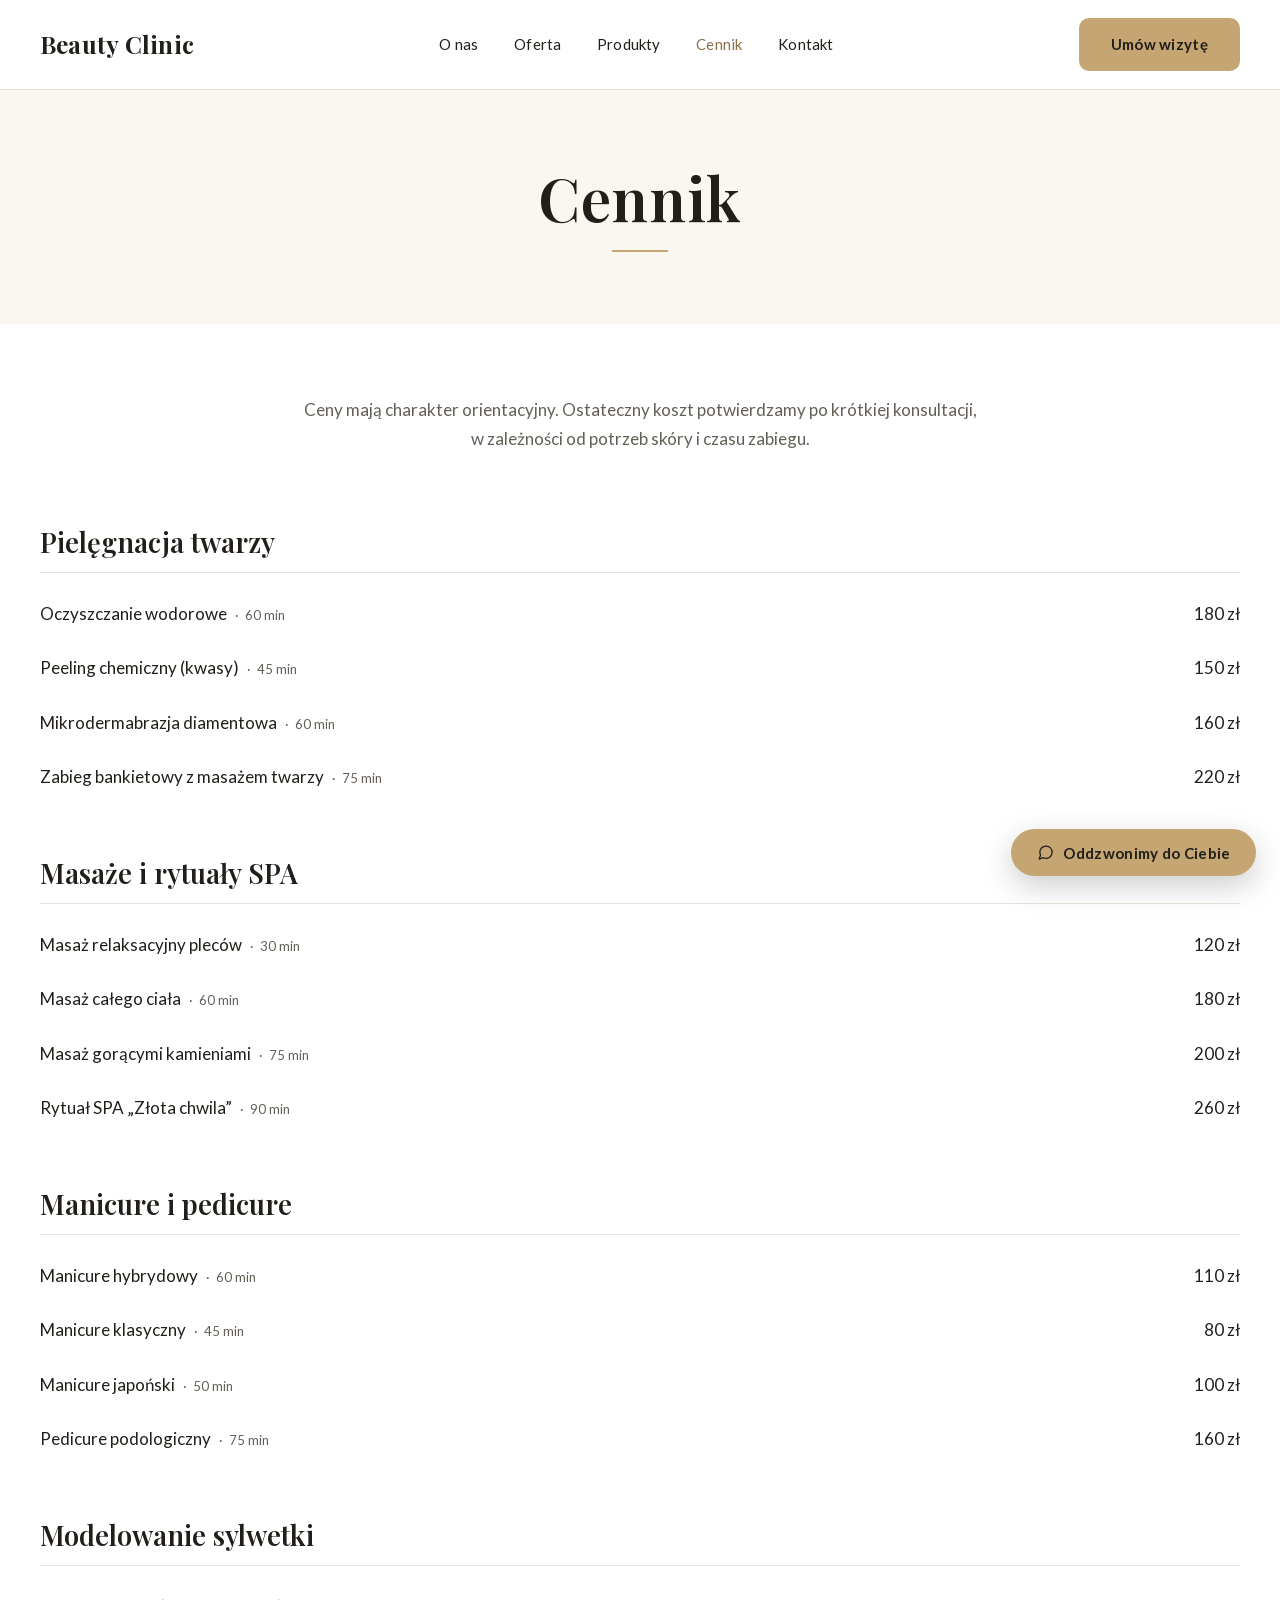
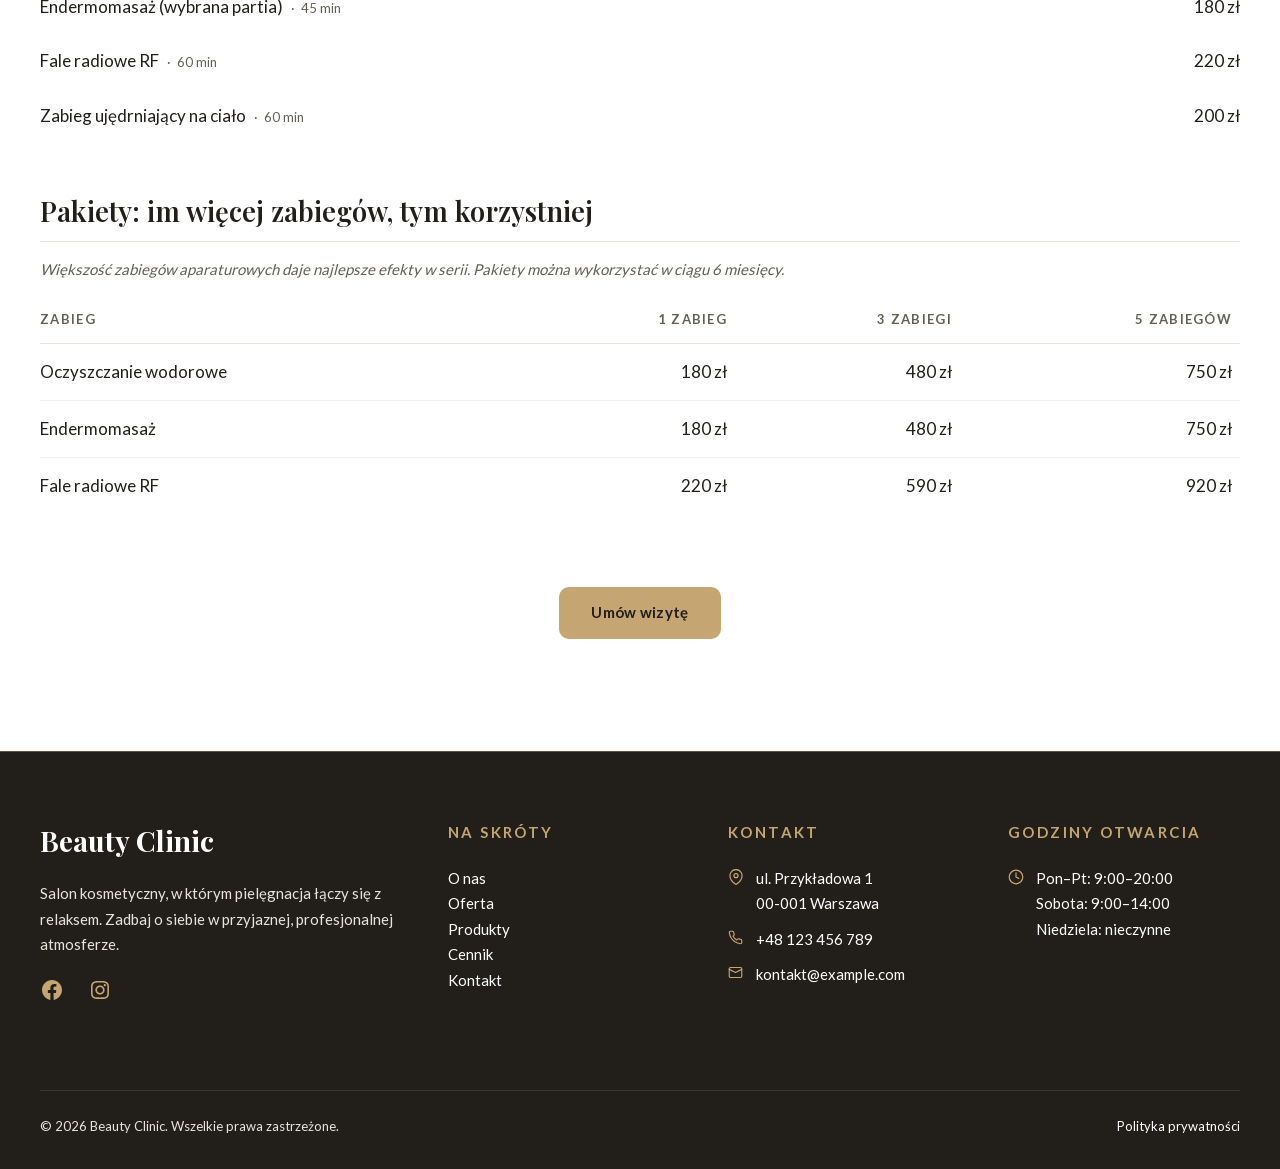
==== commit 3c034e2f: "feat: widget oddzwonienia, animowane akordeony, cennik editorial, szlif UI - Pływający przycisk 'Odd" ====
--- a/cennik/index.html
+++ b/cennik/index.html
@@ -189,58 +189,45 @@
 
 
 
-<div class="wp-block-group bc-price-card has-cream-background-color has-background has-global-padding is-layout-constrained wp-container-core-group-is-layout-4de416ca wp-block-group-is-layout-constrained" style="padding-top:1.75rem;padding-right:2rem;padding-bottom:1.75rem;padding-left:2rem">
-<h2 class="wp-block-heading has-x-large-font-size">Pielęgnacja twarzy</h2>
-
-
-
-<figure class="wp-block-table bc-price-table"><table class="has-fixed-layout"><thead><tr><th>Zabieg</th><th>Czas</th><th>Cena</th></tr></thead><tbody><tr><td>Oczyszczanie wodorowe</td><td>60 min</td><td>180 zł</td></tr><tr><td>Peeling chemiczny (kwasy)</td><td>45 min</td><td>150 zł</td></tr><tr><td>Mikrodermabrazja diamentowa</td><td>60 min</td><td>160 zł</td></tr><tr><td>Zabieg bankietowy z masażem twarzy</td><td>75 min</td><td>220 zł</td></tr></tbody></table></figure>
-</div>
-
-
-
-<div class="wp-block-group bc-price-card has-cream-background-color has-background has-global-padding is-layout-constrained wp-container-core-group-is-layout-4de416ca wp-block-group-is-layout-constrained" style="padding-top:1.75rem;padding-right:2rem;padding-bottom:1.75rem;padding-left:2rem">
-<h2 class="wp-block-heading has-x-large-font-size">Masaże i rytuały SPA</h2>
-
-
-
-<figure class="wp-block-table bc-price-table"><table class="has-fixed-layout"><thead><tr><th>Zabieg</th><th>Czas</th><th>Cena</th></tr></thead><tbody><tr><td>Masaż relaksacyjny pleców</td><td>30 min</td><td>120 zł</td></tr><tr><td>Masaż całego ciała</td><td>60 min</td><td>180 zł</td></tr><tr><td>Masaż gorącymi kamieniami</td><td>75 min</td><td>200 zł</td></tr><tr><td>Rytuał SPA „Złota chwila&#8221;</td><td>90 min</td><td>260 zł</td></tr></tbody></table></figure>
-</div>
-
-
-
-<div class="wp-block-group bc-price-card has-cream-background-color has-background has-global-padding is-layout-constrained wp-container-core-group-is-layout-4de416ca wp-block-group-is-layout-constrained" style="padding-top:1.75rem;padding-right:2rem;padding-bottom:1.75rem;padding-left:2rem">
-<h2 class="wp-block-heading has-x-large-font-size">Manicure i pedicure</h2>
-
-
-
-<figure class="wp-block-table bc-price-table"><table class="has-fixed-layout"><thead><tr><th>Zabieg</th><th>Czas</th><th>Cena</th></tr></thead><tbody><tr><td>Manicure hybrydowy</td><td>60 min</td><td>110 zł</td></tr><tr><td>Manicure klasyczny</td><td>45 min</td><td>80 zł</td></tr><tr><td>Manicure japoński</td><td>50 min</td><td>100 zł</td></tr><tr><td>Pedicure podologiczny</td><td>75 min</td><td>160 zł</td></tr></tbody></table></figure>
-</div>
-
-
-
-<div class="wp-block-group bc-price-card has-cream-background-color has-background has-global-padding is-layout-constrained wp-container-core-group-is-layout-4de416ca wp-block-group-is-layout-constrained" style="padding-top:1.75rem;padding-right:2rem;padding-bottom:1.75rem;padding-left:2rem">
-<h2 class="wp-block-heading has-x-large-font-size">Modelowanie sylwetki</h2>
-
-
-
-<figure class="wp-block-table bc-price-table"><table class="has-fixed-layout"><thead><tr><th>Zabieg</th><th>Czas</th><th>Cena</th></tr></thead><tbody><tr><td>Endermomasaż (wybrana partia)</td><td>45 min</td><td>180 zł</td></tr><tr><td>Fale radiowe RF</td><td>60 min</td><td>220 zł</td></tr><tr><td>Zabieg ujędrniający na ciało</td><td>60 min</td><td>200 zł</td></tr></tbody></table></figure>
-</div>
-
-
-
-<div style="height:2rem" aria-hidden="true" class="wp-block-spacer"></div>
-
-
-
-<div class="wp-block-group bc-price-card has-cream-background-color has-background has-global-padding is-layout-constrained wp-container-core-group-is-layout-4de416ca wp-block-group-is-layout-constrained" style="padding-top:1.75rem;padding-right:2rem;padding-bottom:1.75rem;padding-left:2rem">
-<h2 class="wp-block-heading has-x-large-font-size">Pakiety: im więcej zabiegów, tym korzystniej</h2>
-
-
-
-<p class="has-muted-color has-text-color has-small-font-size wp-block-paragraph">Większość zabiegów aparaturowych daje najlepsze efekty w serii. Pakiety można wykorzystać w ciągu 6 miesięcy.</p>
-
-
+<div class="bc-pricelist alignwide">
+<h2 class="wp-block-heading">Pielęgnacja twarzy</h2>
+
+<ul class="bc-menu">
+<li class="bc-menu-row"><span class="bc-menu-name">Oczyszczanie wodorowe<span class="bc-menu-time">60 min</span></span><span class="bc-menu-price">180 zł</span></li>
+<li class="bc-menu-row"><span class="bc-menu-name">Peeling chemiczny (kwasy)<span class="bc-menu-time">45 min</span></span><span class="bc-menu-price">150 zł</span></li>
+<li class="bc-menu-row"><span class="bc-menu-name">Mikrodermabrazja diamentowa<span class="bc-menu-time">60 min</span></span><span class="bc-menu-price">160 zł</span></li>
+<li class="bc-menu-row"><span class="bc-menu-name">Zabieg bankietowy z masażem twarzy<span class="bc-menu-time">75 min</span></span><span class="bc-menu-price">220 zł</span></li>
+</ul>
+
+<h2 class="wp-block-heading">Masaże i rytuały SPA</h2>
+
+<ul class="bc-menu">
+<li class="bc-menu-row"><span class="bc-menu-name">Masaż relaksacyjny pleców<span class="bc-menu-time">30 min</span></span><span class="bc-menu-price">120 zł</span></li>
+<li class="bc-menu-row"><span class="bc-menu-name">Masaż całego ciała<span class="bc-menu-time">60 min</span></span><span class="bc-menu-price">180 zł</span></li>
+<li class="bc-menu-row"><span class="bc-menu-name">Masaż gorącymi kamieniami<span class="bc-menu-time">75 min</span></span><span class="bc-menu-price">200 zł</span></li>
+<li class="bc-menu-row"><span class="bc-menu-name">Rytuał SPA „Złota chwila&#8221;<span class="bc-menu-time">90 min</span></span><span class="bc-menu-price">260 zł</span></li>
+</ul>
+
+<h2 class="wp-block-heading">Manicure i pedicure</h2>
+
+<ul class="bc-menu">
+<li class="bc-menu-row"><span class="bc-menu-name">Manicure hybrydowy<span class="bc-menu-time">60 min</span></span><span class="bc-menu-price">110 zł</span></li>
+<li class="bc-menu-row"><span class="bc-menu-name">Manicure klasyczny<span class="bc-menu-time">45 min</span></span><span class="bc-menu-price">80 zł</span></li>
+<li class="bc-menu-row"><span class="bc-menu-name">Manicure japoński<span class="bc-menu-time">50 min</span></span><span class="bc-menu-price">100 zł</span></li>
+<li class="bc-menu-row"><span class="bc-menu-name">Pedicure podologiczny<span class="bc-menu-time">75 min</span></span><span class="bc-menu-price">160 zł</span></li>
+</ul>
+
+<h2 class="wp-block-heading">Modelowanie sylwetki</h2>
+
+<ul class="bc-menu">
+<li class="bc-menu-row"><span class="bc-menu-name">Endermomasaż (wybrana partia)<span class="bc-menu-time">45 min</span></span><span class="bc-menu-price">180 zł</span></li>
+<li class="bc-menu-row"><span class="bc-menu-name">Fale radiowe RF<span class="bc-menu-time">60 min</span></span><span class="bc-menu-price">220 zł</span></li>
+<li class="bc-menu-row"><span class="bc-menu-name">Zabieg ujędrniający na ciało<span class="bc-menu-time">60 min</span></span><span class="bc-menu-price">200 zł</span></li>
+</ul>
+
+<h2 class="wp-block-heading">Pakiety: im więcej zabiegów, tym korzystniej</h2>
+
+<p class="bc-pricelist-note">Większość zabiegów aparaturowych daje najlepsze efekty w serii. Pakiety można wykorzystać w ciągu 6 miesięcy.</p>
 
 <figure class="wp-block-table bc-price-table"><table class="has-fixed-layout"><thead><tr><th>Zabieg</th><th>1 zabieg</th><th>3 zabiegi</th><th>5 zabiegów</th></tr></thead><tbody><tr><td>Oczyszczanie wodorowe</td><td>180 zł</td><td>480 zł</td><td>750 zł</td></tr><tr><td>Endermomasaż</td><td>180 zł</td><td>480 zł</td><td>750 zł</td></tr><tr><td>Fale radiowe RF</td><td>220 zł</td><td>590 zł</td><td>920 zł</td></tr></tbody></table></figure>
 </div>
--- a/wp-content/themes/beauty-clinic/assets/css/custom.css
+++ b/wp-content/themes/beauty-clinic/assets/css/custom.css
@@ -16,13 +16,16 @@
 	color: var(--wp--preset--color--primary-dark);
 }
 
-/* Złota linia ozdobna pod nagłówkiem sekcji */
+/* Złota linia ozdobna pod nagłówkiem sekcji — dobita do lewej,
+   jak nagłówki, pod którymi występuje */
 .bc-gold-rule {
 	width: 64px !important;
 	height: 2px;
 	background-color: var(--wp--preset--color--primary);
 	border: none;
 	margin-top: 0.25rem;
+	margin-left: 0;
+	margin-right: auto;
 }
 
 /* ---------- Nagłówek strony (sticky) ---------- */
@@ -246,7 +249,7 @@
 	background: var(--wp--preset--color--primary);
 	color: var(--wp--preset--color--contrast);
 	border: none;
-	border-radius: 999px;
+	border-radius: 10px;
 	padding: 0.85rem 2.5rem;
 	font-family: var(--wp--preset--font-family--body);
 	font-size: var(--wp--preset--font-size--small);
@@ -258,7 +261,7 @@
 
 .wpcf7 input[type="submit"]:hover,
 .wpcf7 input[type="submit"]:focus {
-	background: var(--wp--preset--color--contrast);
+	background: var(--wp--preset--color--primary-dark);
 	color: var(--wp--preset--color--base);
 }
 
@@ -298,15 +301,15 @@
 	border-top: 1px solid rgba(197, 165, 114, 0.4);
 }
 
-/* Stopka: stonowane linki */
+/* Stopka: stonowane linki — bez podkreślenia, podświetlenie przez fade */
 .bc-site-footer a {
 	color: var(--wp--preset--color--base);
 	text-decoration: none;
+	transition: color 0.25s ease;
 }
 
 .bc-site-footer a:hover {
 	color: var(--wp--preset--color--primary);
-	text-decoration: underline;
 }
 
 /* Lista w stopce bez punktorów */
@@ -921,9 +924,11 @@
 	background-image: url("data:image/svg+xml,%3Csvg xmlns='http://www.w3.org/2000/svg' viewBox='0 0 24 24' fill='none' stroke='%238a6f47' stroke-width='1.6' stroke-linecap='round' stroke-linejoin='round'%3E%3Cpath d='M12 22s8-4 8-10V5l-8-3-8 3v7c0 6 8 10 8 10z'/%3E%3Cpath d='m9 12 2 2 4-4'/%3E%3C/svg%3E");
 }
 
-/* Karty wyróżników: kremowe tło wyróżnia je na białej sekcji */
+/* Karty wyróżników: kremowe tło wyróżnia je na białej sekcji;
+   treść wycentrowana (ikona, tytuł i opis w jednej osi) */
 .bc-card--soft {
 	background: var(--wp--preset--color--cream);
+	text-align: center;
 }
 
 /* ---------- Cennik: kategorie w kremowych kartach ---------- */
@@ -933,34 +938,11 @@
 	border-radius: 8px;
 }
 
-/* ---------- Nawigacja: animowane złote podkreślenie ---------- */
-
-.bc-site-header .wp-block-navigation a {
-	position: relative;
-}
-
-.bc-site-header .wp-block-navigation a::after {
-	content: "";
-	position: absolute;
-	left: 0;
-	bottom: -4px;
-	width: 100%;
-	height: 1px;
-	background: var(--wp--preset--color--primary);
-	transform: scaleX(0);
-	transform-origin: left;
-	transition: transform 0.25s ease;
-}
-
-.bc-site-header .wp-block-navigation a:hover::after,
-.bc-site-header .wp-block-navigation a:focus::after,
-.bc-site-header .wp-block-navigation a[aria-current="page"]::after {
-	transform: scaleX(1);
-}
-
-/* W otwartym menu mobilnym podkreślenie wygląda obco — bez niego */
-.bc-site-header .wp-block-navigation__responsive-container.is-menu-open a::after {
-	content: none;
+/* ---------- Nawigacja: podświetlenie czystym przejściem koloru ---------- */
+
+/* Aktywna strona oznaczona kolorem, bez podkreślenia */
+.bc-site-header .wp-block-navigation a[aria-current="page"] {
+	color: var(--wp--preset--color--primary-dark);
 }
 
 /* ---------- Mapa dojazdu (Kontakt) ---------- */
@@ -1015,3 +997,467 @@
 		transform: none;
 	}
 }
+
+/* ==========================================================================
+   Szlif: eleganckie linki, tytuły podstron, cennik, akordeony, widget
+   "Oddzwonimy do Ciebie" (FAB + modal)
+   ========================================================================== */
+
+/* ---------- Linki w treści: bez podkreślenia, podświetlenie przez fade ---------- */
+
+.entry-content a:where(:not(.wp-element-button)) {
+	text-decoration: none;
+	font-weight: 700;
+	transition: color 0.25s ease;
+}
+
+.entry-content a:where(:not(.wp-element-button)):hover {
+	color: var(--wp--preset--color--primary);
+}
+
+/* ---------- Przyciski: miękki prostokąt zamiast pigułki, cieplejszy hover ---------- */
+
+:root .wp-element-button,
+:root .wp-block-button__link {
+	border-radius: 10px;
+}
+
+:root :where(.wp-element-button:hover, .wp-block-button__link:hover) {
+	background-color: var(--wp--preset--color--primary-dark);
+	color: var(--wp--preset--color--base);
+}
+
+/* ---------- Tytuły podstron: krótka złota linia pod nagłówkiem ---------- */
+
+.wp-block-post-title.has-text-align-center {
+	letter-spacing: 0.01em;
+}
+
+.wp-block-post-title.has-text-align-center::after {
+	content: "";
+	display: block;
+	width: 3.5rem;
+	height: 2px;
+	background: var(--wp--preset--color--primary);
+	margin: 1.1rem auto 0;
+}
+
+/* ---------- Cennik: minimalistyczna lista editorial ---------- */
+
+/* Nagłówek kategorii: serif + cienka linia na całą szerokość */
+.bc-pricelist h2 {
+	font-size: 1.7rem;
+	font-weight: 600;
+	padding-bottom: 0.85rem;
+	border-bottom: 1px solid var(--wp--preset--color--sand);
+	margin: 3.25rem 0 0.9rem;
+}
+
+.bc-pricelist > h2:first-child {
+	margin-top: 0;
+}
+
+.bc-menu {
+	list-style: none;
+	padding: 0;
+	margin: 0;
+}
+
+/* Wiersz: nazwa po lewej, cena po prawej, dużo światła */
+.bc-menu-row {
+	display: flex;
+	justify-content: space-between;
+	align-items: baseline;
+	gap: 2.5rem;
+	padding: 0.8rem 0;
+	margin: 0;
+}
+
+.bc-menu-time {
+	color: var(--wp--preset--color--muted);
+	font-size: var(--wp--preset--font-size--x-small);
+	margin-left: 0.5rem;
+	white-space: nowrap;
+}
+
+.bc-menu-time::before {
+	content: "·";
+	margin-right: 0.35rem;
+}
+
+/* Tabela pakietów wewnątrz listy: odstęp jak wiersze menu */
+.bc-pricelist figure.bc-price-table {
+	margin: 0.75rem 0 0;
+}
+
+.bc-menu-price {
+	white-space: nowrap;
+	font-variant-numeric: tabular-nums;
+}
+
+/* Notka pod listą (np. zalecana seria zabiegów) */
+.bc-pricelist-note {
+	color: var(--wp--preset--color--muted);
+	font-size: var(--wp--preset--font-size--small);
+	font-style: italic;
+	margin: 0.5rem 0 0;
+}
+
+/* Pakiety: minimalna tabela w tym samym duchu co lista.
+   Reset ramek bloku tabeli WP (pełne obramowanie komórek psuje lekki układ) */
+.bc-price-table table,
+.bc-price-table thead,
+.bc-price-table th,
+.bc-price-table td {
+	border: none;
+}
+
+.bc-price-table th:not(:first-child),
+.bc-price-table td:not(:first-child) {
+	text-align: right;
+}
+
+.bc-price-table th {
+	border-bottom: 1px solid var(--wp--preset--color--sand);
+	color: var(--wp--preset--color--muted);
+	padding: 0.85rem 0.5rem;
+}
+
+.bc-price-table td {
+	padding: 0.85rem 0.5rem;
+	border-bottom: 1px solid rgba(232, 228, 220, 0.6);
+}
+
+.bc-price-table tbody tr:last-child td {
+	border-bottom: none;
+}
+
+.bc-price-table td:first-child {
+	padding-left: 0;
+}
+
+.bc-price-table th:first-child {
+	padding-left: 0;
+}
+
+/* Wąskie ekrany: tabela przewija się poziomo zamiast miażdżyć kolumny */
+figure.bc-price-table {
+	overflow-x: auto;
+	-webkit-overflow-scrolling: touch;
+}
+
+.bc-price-table table {
+	min-width: 30rem;
+}
+
+/* ---------- Akordeony: płynne pojawianie się treści po rozwinięciu ---------- */
+
+@keyframes bc-acc-fade {
+	from {
+		opacity: 0;
+		transform: translateY(-4px);
+	}
+}
+
+.bc-zasada[open] > :not(summary),
+.bc-offer-details[open] > :not(summary) {
+	animation: bc-acc-fade 0.35s ease 0.08s both;
+}
+
+@media (prefers-reduced-motion: reduce) {
+	.bc-zasada[open] > :not(summary),
+	.bc-offer-details[open] > :not(summary) {
+		animation: none;
+	}
+}
+
+/* ---------- Widget "Oddzwonimy do Ciebie": pływający przycisk ---------- */
+
+.bc-cb-fab {
+	position: fixed;
+	right: 1.5rem;
+	bottom: 1.5rem;
+	z-index: 9990;
+	display: inline-flex;
+	align-items: center;
+	gap: 0.6rem;
+	background: var(--wp--preset--color--primary);
+	color: var(--wp--preset--color--contrast);
+	border: none;
+	border-radius: 999px;
+	padding: 0.9rem 1.6rem;
+	font-family: var(--wp--preset--font-family--body);
+	font-size: var(--wp--preset--font-size--small);
+	font-weight: 700;
+	letter-spacing: 0.02em;
+	cursor: pointer;
+	box-shadow: 0 10px 30px rgba(34, 31, 26, 0.22);
+	transition: transform 0.25s ease, box-shadow 0.25s ease,
+		background-color 0.25s ease, color 0.25s ease;
+	animation: bc-fab-in 0.5s cubic-bezier(0.22, 0.61, 0.36, 1) 0.8s both;
+}
+
+@keyframes bc-fab-in {
+	from {
+		opacity: 0;
+		transform: translateY(14px);
+	}
+}
+
+.bc-cb-fab:hover,
+.bc-cb-fab:focus-visible {
+	background: var(--wp--preset--color--contrast);
+	color: var(--wp--preset--color--base);
+	transform: translateY(-2px);
+	box-shadow: 0 14px 36px rgba(34, 31, 26, 0.3);
+}
+
+.bc-cb-fab svg {
+	width: 1.15em;
+	height: 1.15em;
+	flex: none;
+}
+
+@media (max-width: 600px) {
+	.bc-cb-fab {
+		right: 1rem;
+		bottom: 1rem;
+		padding: 0.75rem 1.25rem;
+		font-size: var(--wp--preset--font-size--x-small);
+	}
+}
+
+@media print {
+	.bc-cb-fab {
+		display: none;
+	}
+}
+
+/* ---------- Widget "Oddzwonimy do Ciebie": modal ---------- */
+
+.bc-cb-modal {
+	border: none;
+	border-radius: 14px;
+	padding: 0;
+	width: min(92vw, 30rem);
+	background: var(--wp--preset--color--base);
+	color: var(--wp--preset--color--contrast);
+	box-shadow: 0 30px 80px rgba(15, 13, 10, 0.35);
+}
+
+.bc-cb-modal::backdrop {
+	background: rgba(15, 13, 10, 0.55);
+}
+
+/* Animowane otwarcie (przeglądarki bez @starting-style pokazują modal od razu) */
+.bc-cb-modal[open] {
+	opacity: 1;
+	transform: translateY(0) scale(1);
+	transition: opacity 0.3s ease, transform 0.3s cubic-bezier(0.22, 0.61, 0.36, 1);
+}
+
+@starting-style {
+	.bc-cb-modal[open] {
+		opacity: 0;
+		transform: translateY(18px) scale(0.97);
+	}
+}
+
+.bc-cb-modal[open]::backdrop {
+	opacity: 1;
+	transition: opacity 0.3s ease;
+}
+
+@starting-style {
+	.bc-cb-modal[open]::backdrop {
+		opacity: 0;
+	}
+}
+
+/* Zamykanie sterowane klasą z JS — po przejściu modal znika */
+.bc-cb-modal.bc-cb-closing {
+	opacity: 0;
+	transform: translateY(12px) scale(0.98);
+}
+
+.bc-cb-modal.bc-cb-closing::backdrop {
+	opacity: 0;
+}
+
+body.bc-cb-lock {
+	overflow: hidden;
+}
+
+.bc-cb-inner {
+	position: relative;
+	padding: 2.25rem 2.25rem 1.75rem;
+}
+
+.bc-cb-close {
+	position: absolute;
+	top: 0.9rem;
+	right: 0.9rem;
+	width: 2.5rem;
+	height: 2.5rem;
+	display: grid;
+	place-items: center;
+	background: none;
+	border: none;
+	border-radius: 50%;
+	color: var(--wp--preset--color--muted);
+	cursor: pointer;
+	transition: color 0.2s ease, background-color 0.2s ease;
+}
+
+.bc-cb-close:hover {
+	color: var(--wp--preset--color--contrast);
+	background: var(--wp--preset--color--cream);
+}
+
+.bc-cb-close svg {
+	width: 1.1rem;
+	height: 1.1rem;
+}
+
+.bc-cb-modal h2 {
+	font-size: 1.6rem;
+	margin: 0 0 0.5rem;
+	padding-right: 2rem;
+}
+
+.bc-cb-sub {
+	color: var(--wp--preset--color--muted);
+	font-size: var(--wp--preset--font-size--small);
+	margin: 0 0 1.5rem;
+}
+
+.bc-cb-form label {
+	display: block;
+	font-size: var(--wp--preset--font-size--small);
+	font-weight: 700;
+	margin-bottom: 1.1rem;
+}
+
+.bc-cb-form input,
+.bc-cb-form textarea {
+	display: block;
+	width: 100%;
+	margin-top: 0.4rem;
+	border: 1px solid var(--wp--preset--color--sand);
+	border-radius: 8px;
+	padding: 0.8rem 1rem;
+	font-family: var(--wp--preset--font-family--body);
+	font-size: var(--wp--preset--font-size--medium);
+	font-weight: 400;
+	background: var(--wp--preset--color--base);
+	color: var(--wp--preset--color--contrast);
+	transition: border-color 0.2s ease, box-shadow 0.2s ease;
+}
+
+.bc-cb-form input:focus,
+.bc-cb-form textarea:focus {
+	outline: none;
+	border-color: var(--wp--preset--color--primary);
+	box-shadow: 0 0 0 3px rgba(197, 165, 114, 0.25);
+}
+
+.bc-cb-form input.bc-invalid,
+.bc-cb-form textarea.bc-invalid {
+	border-color: #b3543f;
+}
+
+.bc-cb-error {
+	color: #a04832;
+	font-size: var(--wp--preset--font-size--x-small);
+	margin: -0.4rem 0 0.9rem;
+}
+
+.bc-cb-submit {
+	width: 100%;
+	border: none;
+	cursor: pointer;
+}
+
+/* Sukces po wysłaniu */
+.bc-cb-success {
+	text-align: center;
+	padding: 1.5rem 0 1rem;
+}
+
+.bc-cb-success-ico {
+	width: 3.5rem;
+	height: 3.5rem;
+	margin: 0 auto 1rem;
+	border: 1px solid var(--wp--preset--color--primary);
+	border-radius: 50%;
+	display: grid;
+	place-items: center;
+	color: var(--wp--preset--color--primary-dark);
+}
+
+.bc-cb-success-ico svg {
+	width: 1.5rem;
+	height: 1.5rem;
+}
+
+.bc-cb-success h3 {
+	margin: 0 0 0.5rem;
+}
+
+.bc-cb-success p {
+	color: var(--wp--preset--color--muted);
+	font-size: var(--wp--preset--font-size--small);
+	margin: 0;
+}
+
+/* "Lub zadzwoń od razu" + nota prywatności */
+.bc-cb-alt {
+	text-align: center;
+	font-size: var(--wp--preset--font-size--small);
+	color: var(--wp--preset--color--muted);
+	margin: 1.25rem 0 0;
+}
+
+.bc-cb-alt a {
+	color: var(--wp--preset--color--primary-dark);
+	font-weight: 700;
+	text-decoration: none;
+	transition: color 0.25s ease;
+}
+
+.bc-cb-alt a:hover {
+	color: var(--wp--preset--color--primary);
+}
+
+.bc-cb-note {
+	text-align: center;
+	font-size: var(--wp--preset--font-size--x-small);
+	color: var(--wp--preset--color--muted);
+	margin: 0.75rem 0 0;
+}
+
+/* Formularz Kontakt: pole z brakiem + komunikat sukcesu w palecie marki */
+.wpcf7 input.bc-invalid,
+.wpcf7 textarea.bc-invalid {
+	border-color: #b3543f;
+}
+
+.wpcf7 .wpcf7-response-output {
+	border: 1px solid var(--wp--preset--color--primary);
+	border-radius: 8px;
+	background: var(--wp--preset--color--cream);
+	padding: 0.9rem 1.25rem;
+	margin: 1.25rem 0 0;
+	font-size: var(--wp--preset--font-size--small);
+}
+
+@media (prefers-reduced-motion: reduce) {
+	.bc-cb-fab {
+		animation: none;
+	}
+
+	.bc-cb-modal[open],
+	.bc-cb-modal[open]::backdrop {
+		transition: none;
+	}
+}
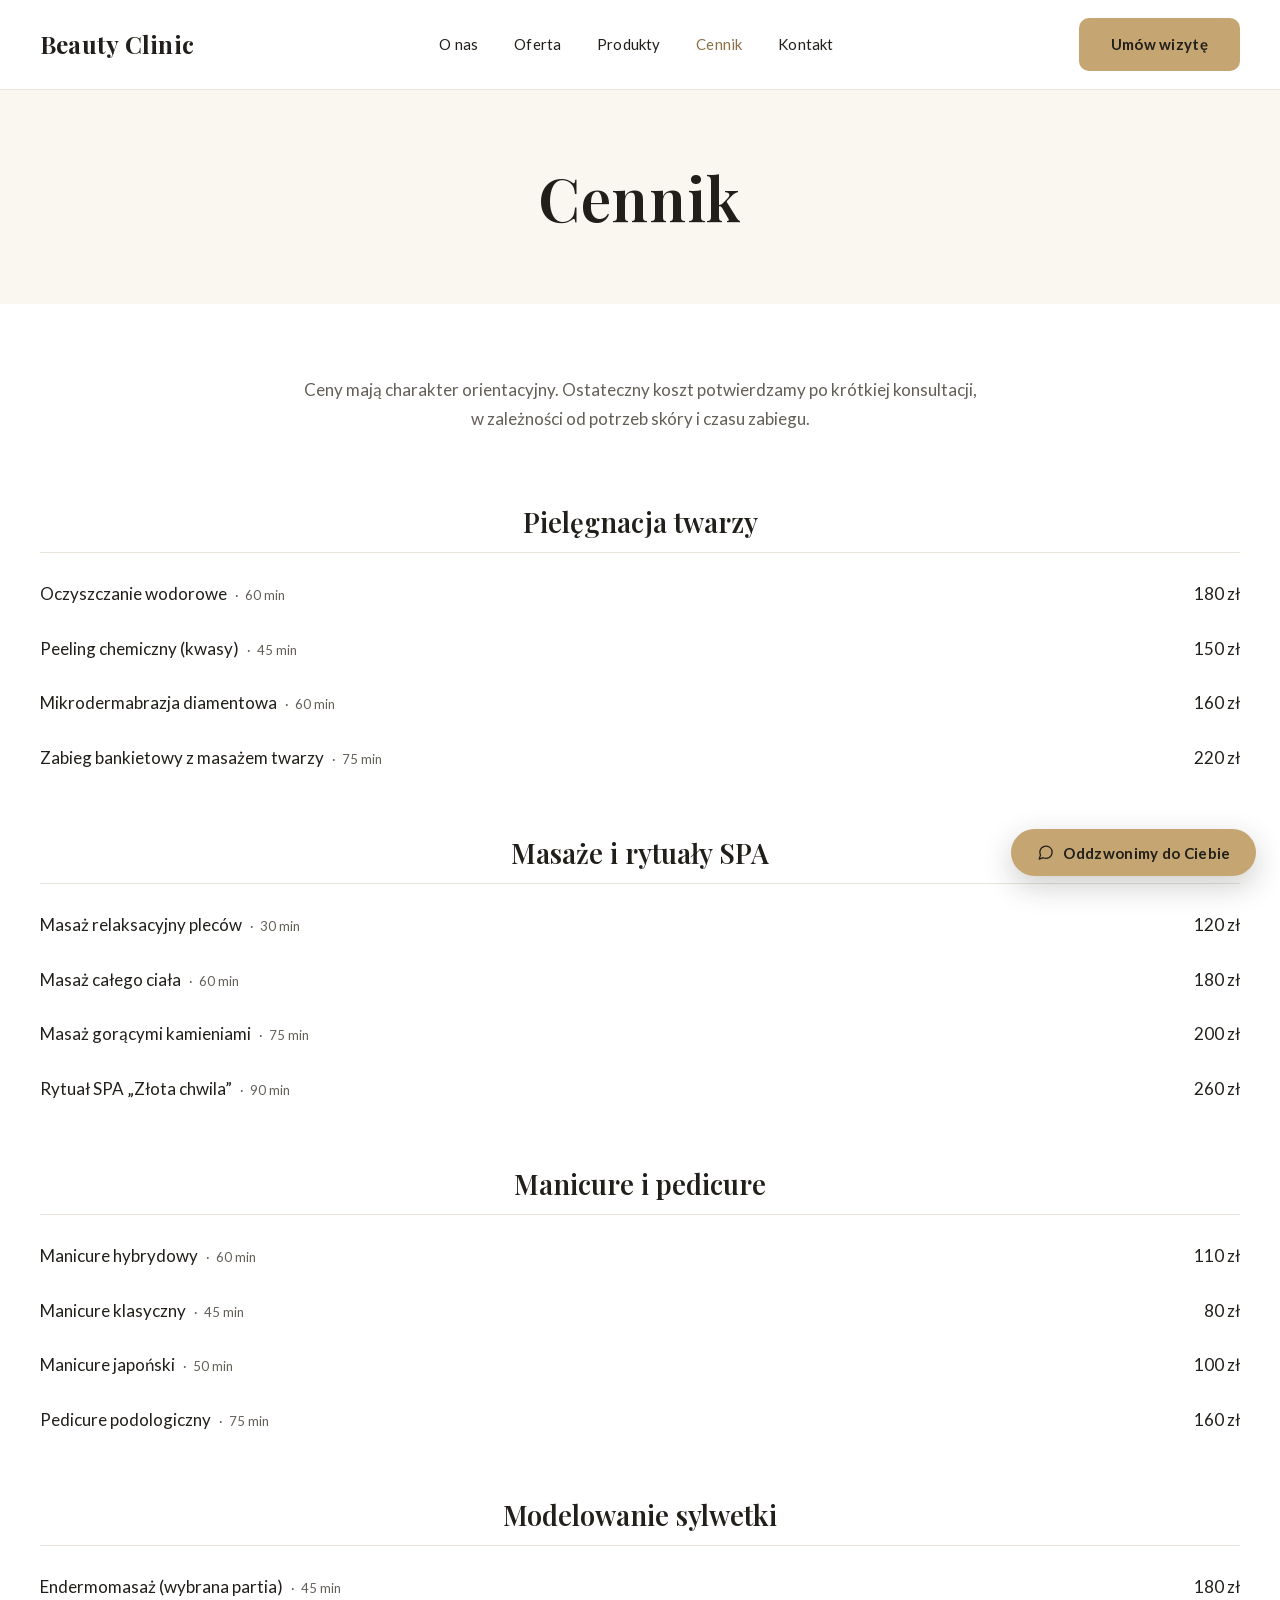
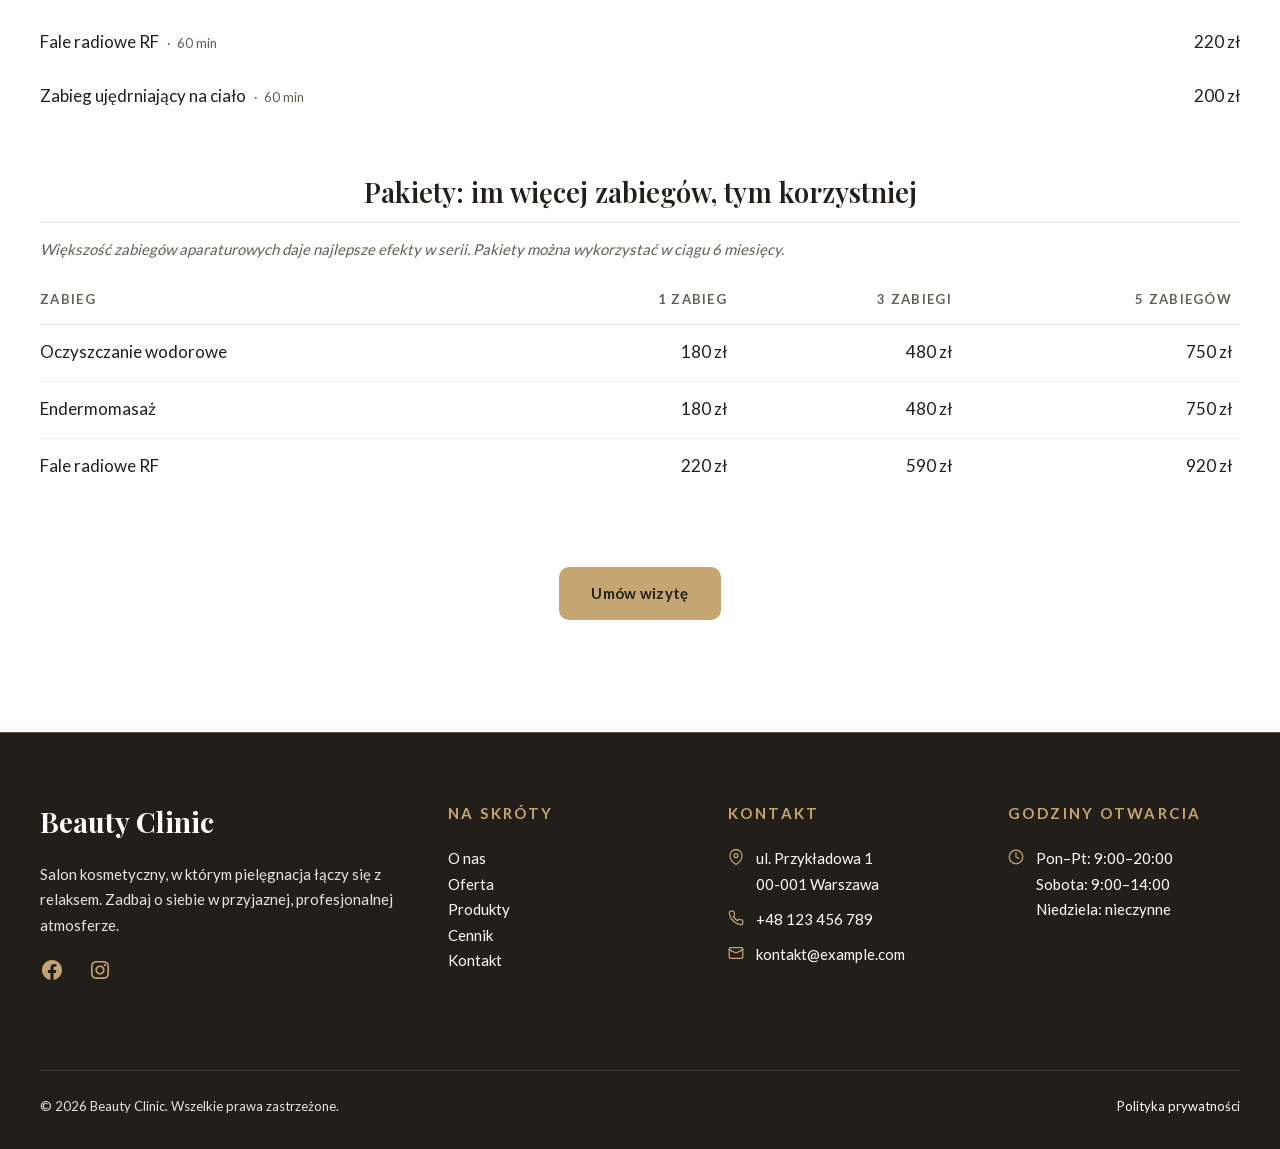
==== commit 6c5717b4: "fix(demo): spójne wyśrodkowanie nagłówków sekcji + przycisk "Więcej o nas" Wszystkie nagłówki sekcji" ====
--- a/cennik/index.html
+++ b/cennik/index.html
@@ -190,7 +190,7 @@
 
 
 <div class="bc-pricelist alignwide">
-<h2 class="wp-block-heading">Pielęgnacja twarzy</h2>
+<h2 class="has-text-align-center wp-block-heading">Pielęgnacja twarzy</h2>
 
 <ul class="bc-menu">
 <li class="bc-menu-row"><span class="bc-menu-name">Oczyszczanie wodorowe<span class="bc-menu-time">60 min</span></span><span class="bc-menu-price">180 zł</span></li>
@@ -199,7 +199,7 @@
 <li class="bc-menu-row"><span class="bc-menu-name">Zabieg bankietowy z masażem twarzy<span class="bc-menu-time">75 min</span></span><span class="bc-menu-price">220 zł</span></li>
 </ul>
 
-<h2 class="wp-block-heading">Masaże i rytuały SPA</h2>
+<h2 class="has-text-align-center wp-block-heading">Masaże i rytuały SPA</h2>
 
 <ul class="bc-menu">
 <li class="bc-menu-row"><span class="bc-menu-name">Masaż relaksacyjny pleców<span class="bc-menu-time">30 min</span></span><span class="bc-menu-price">120 zł</span></li>
@@ -208,7 +208,7 @@
 <li class="bc-menu-row"><span class="bc-menu-name">Rytuał SPA „Złota chwila&#8221;<span class="bc-menu-time">90 min</span></span><span class="bc-menu-price">260 zł</span></li>
 </ul>
 
-<h2 class="wp-block-heading">Manicure i pedicure</h2>
+<h2 class="has-text-align-center wp-block-heading">Manicure i pedicure</h2>
 
 <ul class="bc-menu">
 <li class="bc-menu-row"><span class="bc-menu-name">Manicure hybrydowy<span class="bc-menu-time">60 min</span></span><span class="bc-menu-price">110 zł</span></li>
@@ -217,7 +217,7 @@
 <li class="bc-menu-row"><span class="bc-menu-name">Pedicure podologiczny<span class="bc-menu-time">75 min</span></span><span class="bc-menu-price">160 zł</span></li>
 </ul>
 
-<h2 class="wp-block-heading">Modelowanie sylwetki</h2>
+<h2 class="has-text-align-center wp-block-heading">Modelowanie sylwetki</h2>
 
 <ul class="bc-menu">
 <li class="bc-menu-row"><span class="bc-menu-name">Endermomasaż (wybrana partia)<span class="bc-menu-time">45 min</span></span><span class="bc-menu-price">180 zł</span></li>
@@ -225,7 +225,7 @@
 <li class="bc-menu-row"><span class="bc-menu-name">Zabieg ujędrniający na ciało<span class="bc-menu-time">60 min</span></span><span class="bc-menu-price">200 zł</span></li>
 </ul>
 
-<h2 class="wp-block-heading">Pakiety: im więcej zabiegów, tym korzystniej</h2>
+<h2 class="has-text-align-center wp-block-heading">Pakiety: im więcej zabiegów, tym korzystniej</h2>
 
 <p class="bc-pricelist-note">Większość zabiegów aparaturowych daje najlepsze efekty w serii. Pakiety można wykorzystać w ciągu 6 miesięcy.</p>
 
--- a/wp-content/themes/beauty-clinic/assets/css/custom.css
+++ b/wp-content/themes/beauty-clinic/assets/css/custom.css
@@ -13,17 +13,19 @@
 	font-weight: 700;
 	letter-spacing: 0.16em;
 	text-transform: uppercase;
-	color: var(--wp--preset--color--primary-dark);
-}
-
-/* Złota linia ozdobna pod nagłówkiem sekcji — dobita do lewej,
-   jak nagłówki, pod którymi występuje */
+	/* odcień ciemniejszy od primary-dark: na kremie primary-dark daje
+	   4.41:1 — włos poniżej AA dla małego tekstu */
+	color: #7d6342;
+}
+
+/* Linia pod nagłówkiem sekcji: hairline przez całą szerokość,
+   ten sam język co nagłówki kategorii cennika */
 .bc-gold-rule {
-	width: 64px !important;
-	height: 2px;
-	background-color: var(--wp--preset--color--primary);
+	width: 100% !important;
+	height: 1px;
+	background-color: var(--wp--preset--color--sand);
 	border: none;
-	margin-top: 0.25rem;
+	margin-top: 0.85rem;
 	margin-left: 0;
 	margin-right: auto;
 }
@@ -36,6 +38,29 @@
 	z-index: 100;
 	background: var(--wp--preset--color--base);
 	border-bottom: 1px solid var(--wp--preset--color--sand);
+}
+
+/* .bc-site-header jest opakowany w <header class="wp-block-template-part">, który
+   ma wysokość SAMEGO nagłówka — przez to sticky na .bc-site-header nie miał się
+   gdzie przykleić (rodzic znika po ~78px scrolla i nagłówek odjeżdża). Sticky
+   musi siedzieć na opakowaniu, które jest dzieckiem wysokiego .wp-site-blocks.
+   Strona główna używa fixed (kinowy overlay na hero), więc ją pomijamy. */
+body:not(.home) header.wp-block-template-part {
+	position: sticky;
+	top: 0;
+	z-index: 100;
+}
+
+/* Zdjęcia sekcji na stronie Oferta (zigzag 2-kol, lazy-load) nie miały rezerwacji
+   wysokości — figura zwijała się do ~29px zanim lazy-load wczytał obraz, więc
+   zdjęcie wyglądało na brakujące. Rezerwujemy proporcje 3:2 (pliki 900×600), by
+   miejsce było trzymane i obraz wczytał się płynnie. Selektor celuje wyłącznie w
+   zdjęcia sekcji oferty: home „O nas" ma .bc-fill-img, zdjęcia zespołu .bc-portrait. */
+figure.wp-block-image.bc-rounded:not(.bc-fill-img):not(.bc-portrait) img {
+	aspect-ratio: 3 / 2;
+	width: 100%;
+	height: auto;
+	object-fit: cover;
 }
 
 /* Nazwa salonu w nagłówku — serif, bez podkreślenia */
@@ -74,12 +99,20 @@
 	box-shadow: 0 12px 32px rgba(34, 31, 26, 0.08);
 }
 
-/* Numer / ikona na karcie */
+/* Numer / cena / statystyka na karcie — ciemne złoto: jasne (#c5a572)
+   daje 2.3:1 na bieli, za mało nawet dla dużego tekstu (AA: 3:1) */
 .bc-card-icon {
 	font-family: var(--wp--preset--font-family--heading);
 	font-size: 1.75rem;
-	color: var(--wp--preset--color--primary);
+	color: var(--wp--preset--color--primary-dark);
 	line-height: 1;
+}
+
+/* Statystyki w sekcji „O nas" wyśrodkowane — spójnie z wyśrodkowanymi
+   nagłówkami sekcji w całym serwisie (każda liczba nad swoją etykietą).
+   :has celuje wyłącznie w wiersz statystyk (bezpośrednie dziecko .bc-stat). */
+.wp-block-columns:has(> .wp-block-column > .bc-card-icon.bc-stat) {
+	text-align: center;
 }
 
 /* ---------- Karty oferty (siatka 2×2 na kremowym tle) ---------- */
@@ -140,11 +173,11 @@
 
 /* ---------- Opinie klientek ---------- */
 
-/* Kremowe tło ze złotą linią u góry odróżnia opinie od kart wyróżników */
+/* Kremowe tło i ozdobny cudzysłów odróżniają opinie od kart wyróżników
+   (bez kolorowego paska na krawędzi — anty-wzorzec border-accent) */
 .bc-testimonial {
 	background: var(--wp--preset--color--cream);
 	border: 1px solid var(--wp--preset--color--sand);
-	border-top: 3px solid var(--wp--preset--color--primary);
 	border-radius: 6px;
 	position: relative;
 }
@@ -675,6 +708,17 @@
 	backdrop-filter: blur(10px);
 	border-bottom-color: var(--wp--preset--color--sand);
 	box-shadow: 0 10px 30px rgba(34, 31, 26, 0.07);
+}
+
+/* Otwarte menu mobilne to position:fixed; inset:0. Niezerowy backdrop-filter
+   na nagłówku czyni go blokiem zawierającym dla potomków fixed → overlay
+   wypełnia pasek nagłówka (~471×45) zamiast ekranu, a pozycje menu spływają
+   na ciemne hero ciemnym tekstem (niewidoczne — widać tylko „O nas"). Gdy
+   menu jest otwarte, zdejmujemy filtr (i tak zasłonięty pełnoekranowym białym
+   menu) — overlay wraca do pełnego viewportu i wszystkie pozycje są widoczne. */
+body.home .bc-site-header.bc-header-solid:has(.wp-block-navigation__responsive-container.is-menu-open) {
+	-webkit-backdrop-filter: none;
+	backdrop-filter: none;
 }
 
 /* ---------- Hero: pełny ekran, winieta, powolny zoom ---------- */
@@ -757,38 +801,7 @@
 	pointer-events: none;
 }
 
-/* ---------- Eyebrow ze złotą kreską ---------- */
-
-/* Wyrównane do lewej: kreska przed tekstem */
-.bc-eyebrow:not(.has-text-align-center)::before {
-	content: "";
-	display: inline-block;
-	width: 2rem;
-	height: 1px;
-	background: var(--wp--preset--color--primary);
-	vertical-align: middle;
-	margin-right: 0.75rem;
-}
-
-/* Wyśrodkowane: kreski po obu stronach */
-.bc-eyebrow.has-text-align-center::before,
-.bc-eyebrow.has-text-align-center::after {
-	content: "";
-	display: inline-block;
-	width: 2rem;
-	height: 1px;
-	background: var(--wp--preset--color--primary);
-	vertical-align: middle;
-}
-
-.bc-eyebrow.has-text-align-center::before { margin-right: 0.75rem; }
-.bc-eyebrow.has-text-align-center::after { margin-left: 0.75rem; }
-
-/* W stopce kreski zabierają miejsce w wąskich kolumnach — bez nich */
-.bc-site-footer .bc-eyebrow::before,
-.bc-site-footer .bc-eyebrow::after {
-	content: none;
-}
+/* ---------- Eyebrow: czysty tekst, bez ozdobnych kresek ---------- */
 
 /* ---------- Stopniowane wejście kart wewnątrz sekcji ---------- */
 
@@ -876,14 +889,11 @@
 	pointer-events: none;
 }
 
-/* ---------- Opinie: cytat w serifie ---------- */
-
-/* Treść opinii kursywą w serifie — cieplejszy, osobisty ton */
+/* ---------- Opinie: treść w foncie tekstowym (italik serif odrzucony
+   przez właściciela projektu) ---------- */
 .bc-stars + p {
-	font-family: var(--wp--preset--font-family--heading);
-	font-style: italic;
-	font-size: 1.05rem;
-	line-height: 1.6;
+	font-size: 1rem;
+	line-height: 1.65;
 }
 
 /* ---------- Wyróżniki: złote ikony w okręgach (zamiast numerów) ---------- */
@@ -1027,19 +1037,10 @@
 	color: var(--wp--preset--color--base);
 }
 
-/* ---------- Tytuły podstron: krótka złota linia pod nagłówkiem ---------- */
+/* ---------- Tytuły podstron: czysty serif, bez ozdobnej kreski ---------- */
 
 .wp-block-post-title.has-text-align-center {
 	letter-spacing: 0.01em;
-}
-
-.wp-block-post-title.has-text-align-center::after {
-	content: "";
-	display: block;
-	width: 3.5rem;
-	height: 2px;
-	background: var(--wp--preset--color--primary);
-	margin: 1.1rem auto 0;
 }
 
 /* ---------- Cennik: minimalistyczna lista editorial ---------- */
@@ -1295,10 +1296,10 @@
 
 .bc-cb-close {
 	position: absolute;
-	top: 0.9rem;
-	right: 0.9rem;
-	width: 2.5rem;
-	height: 2.5rem;
+	top: 0.75rem;
+	right: 0.75rem;
+	width: 2.75rem;
+	height: 2.75rem;
 	display: grid;
 	place-items: center;
 	background: none;
@@ -1342,6 +1343,9 @@
 .bc-cb-form textarea {
 	display: block;
 	width: 100%;
+	/* width:100% liczone z paddingiem+obramowaniem — bez tego pola wychodziły
+	   ~34px poza prawy padding modala i nie były wyrównane z przyciskiem/etykietami */
+	box-sizing: border-box;
 	margin-top: 0.4rem;
 	border: 1px solid var(--wp--preset--color--sand);
 	border-radius: 8px;
@@ -1436,6 +1440,29 @@
 	margin: 0.75rem 0 0;
 }
 
+/* Placeholdery z kontrastem AA zamiast domyślnej szarości przeglądarki */
+.bc-cb-form input::placeholder,
+.bc-cb-form textarea::placeholder,
+.wpcf7 input::placeholder,
+.wpcf7 textarea::placeholder {
+	color: var(--wp--preset--color--muted);
+	opacity: 1;
+}
+
+/* Ikony społecznościowe w stopce: obszar dotyku ≥44px bez zmiany układu */
+.bc-site-footer .wp-block-social-link-anchor {
+	padding: 0.625rem;
+	margin: -0.625rem;
+}
+
+/* Pola CF7 mają width:100% bez border-box → padding+obramowanie wypychały je
+   ~14px poza viewport (pozioma przewijanka na telefonie na stronie Kontakt).
+   border-box mieści je w kolumnie formularza na każdej szerokości. */
+.wpcf7 input.wpcf7-form-control,
+.wpcf7 textarea.wpcf7-form-control {
+	box-sizing: border-box;
+}
+
 /* Formularz Kontakt: pole z brakiem + komunikat sukcesu w palecie marki */
 .wpcf7 input.bc-invalid,
 .wpcf7 textarea.bc-invalid {
@@ -1451,6 +1478,30 @@
 	font-size: var(--wp--preset--font-size--small);
 }
 
+/* Komunikat z treścią nigdy nie może zostać ukryty przez stany CF7 */
+.wpcf7 form .wpcf7-response-output:not(:empty) {
+	display: block;
+}
+
+/* Wąskie ekrany: zanikająca prawa krawędź sygnalizuje, że tabelę
+   pakietów można przewinąć poziomo */
+@media (max-width: 600px) {
+	figure.bc-price-table {
+		position: relative;
+	}
+
+	figure.bc-price-table::after {
+		content: "";
+		position: absolute;
+		top: 0;
+		right: 0;
+		bottom: 0;
+		width: 2.5rem;
+		background: linear-gradient(90deg, transparent, var(--wp--preset--color--base));
+		pointer-events: none;
+	}
+}
+
 @media (prefers-reduced-motion: reduce) {
 	.bc-cb-fab {
 		animation: none;
@@ -1461,3 +1512,72 @@
 		transition: none;
 	}
 }
+
+/* ==========================================================================
+   Poprawki mobilne wg feedbacku z telefonu (2026-06).
+   Sekcja na końcu pliku — nadpisuje wcześniejsze reguły kolejnością źródła.
+   ========================================================================== */
+@media (max-width: 781px) {
+	/* #1 Hero: wyśrodkowane przyciski CTA (na desktopie zostają do lewej) */
+	.bc-hero .wp-block-buttons {
+		justify-content: center;
+		flex-wrap: wrap;
+	}
+
+	/* #2 Statystyki (12+/5000+/100%): zostają w JEDNEJ linii (3 obok siebie).
+	   :has z bezpośrednim dzieckiem celuje TYLKO w wiersz statystyk, nie w
+	   nadrzędne kolumny zdjęcie|tekst (te mają się dalej stackować). */
+	.wp-block-columns:has(> .wp-block-column > .bc-card-icon.bc-stat) {
+		flex-wrap: nowrap !important;
+		gap: 0.75rem;
+	}
+	.wp-block-columns:has(> .wp-block-column > .bc-card-icon.bc-stat) > .wp-block-column {
+		flex: 1 1 0 !important;
+		flex-basis: 0 !important;
+		min-width: 0;
+	}
+	.bc-stat {
+		font-size: 1.4rem;
+	}
+
+	/* #3 Stopka: zwarta siatka 2-kolumnowa zamiast rozstrzelonej pionowej
+	   listy z dużą ilością pustej przestrzeni; marka na całą szerokość u góry */
+	.bc-site-footer .wp-block-columns {
+		display: grid;
+		grid-template-columns: 1fr 1fr;
+		gap: 2rem 1.5rem;
+	}
+	.bc-site-footer .wp-block-columns > .wp-block-column {
+		flex-basis: auto !important;
+	}
+	.bc-site-footer .wp-block-columns > .wp-block-column:first-child {
+		grid-column: 1 / -1;
+	}
+	/* 4 kolumny (marka + 3 grupy): w siatce 2-kol GODZINY OTWARCIA zostawały
+	   samotnie w ostatnim rzędzie z pustą komórką obok. Ostatnia kolumna też na
+	   całą szerokość — brak sieroty. */
+	.bc-site-footer .wp-block-columns > .wp-block-column:last-child {
+		grid-column: 1 / -1;
+	}
+
+	/* Oferta: desktopowy zigzag (zdjęcie raz z lewej, raz z prawej) po zwinięciu
+	   do jednej kolumny dawał raz zdjęcie-nad-tekstem, raz tekst-nad-zdjęciem
+	   („brak zdjęcia przed Relaks"). Na mobile zdjęcie ZAWSZE nad treścią. */
+	.wp-block-columns > .wp-block-column:has(> figure.bc-rounded:not(.bc-fill-img):not(.bc-portrait)) {
+		order: -1;
+	}
+
+	/* #7/#8/#9 Oferta: wiersz ceny przestaje być flex-rzędem (powodował
+	   poziomą przewijankę na wąskim) — nazwa+opis płyną tekstem,
+	   cena dobita na własnej linii po prawej */
+	.bc-price-row {
+		display: block;
+	}
+	.bc-price-row strong:last-child {
+		display: block;
+		margin-left: 0;
+		padding-left: 0;
+		margin-top: 0.35rem;
+		text-align: right;
+	}
+}
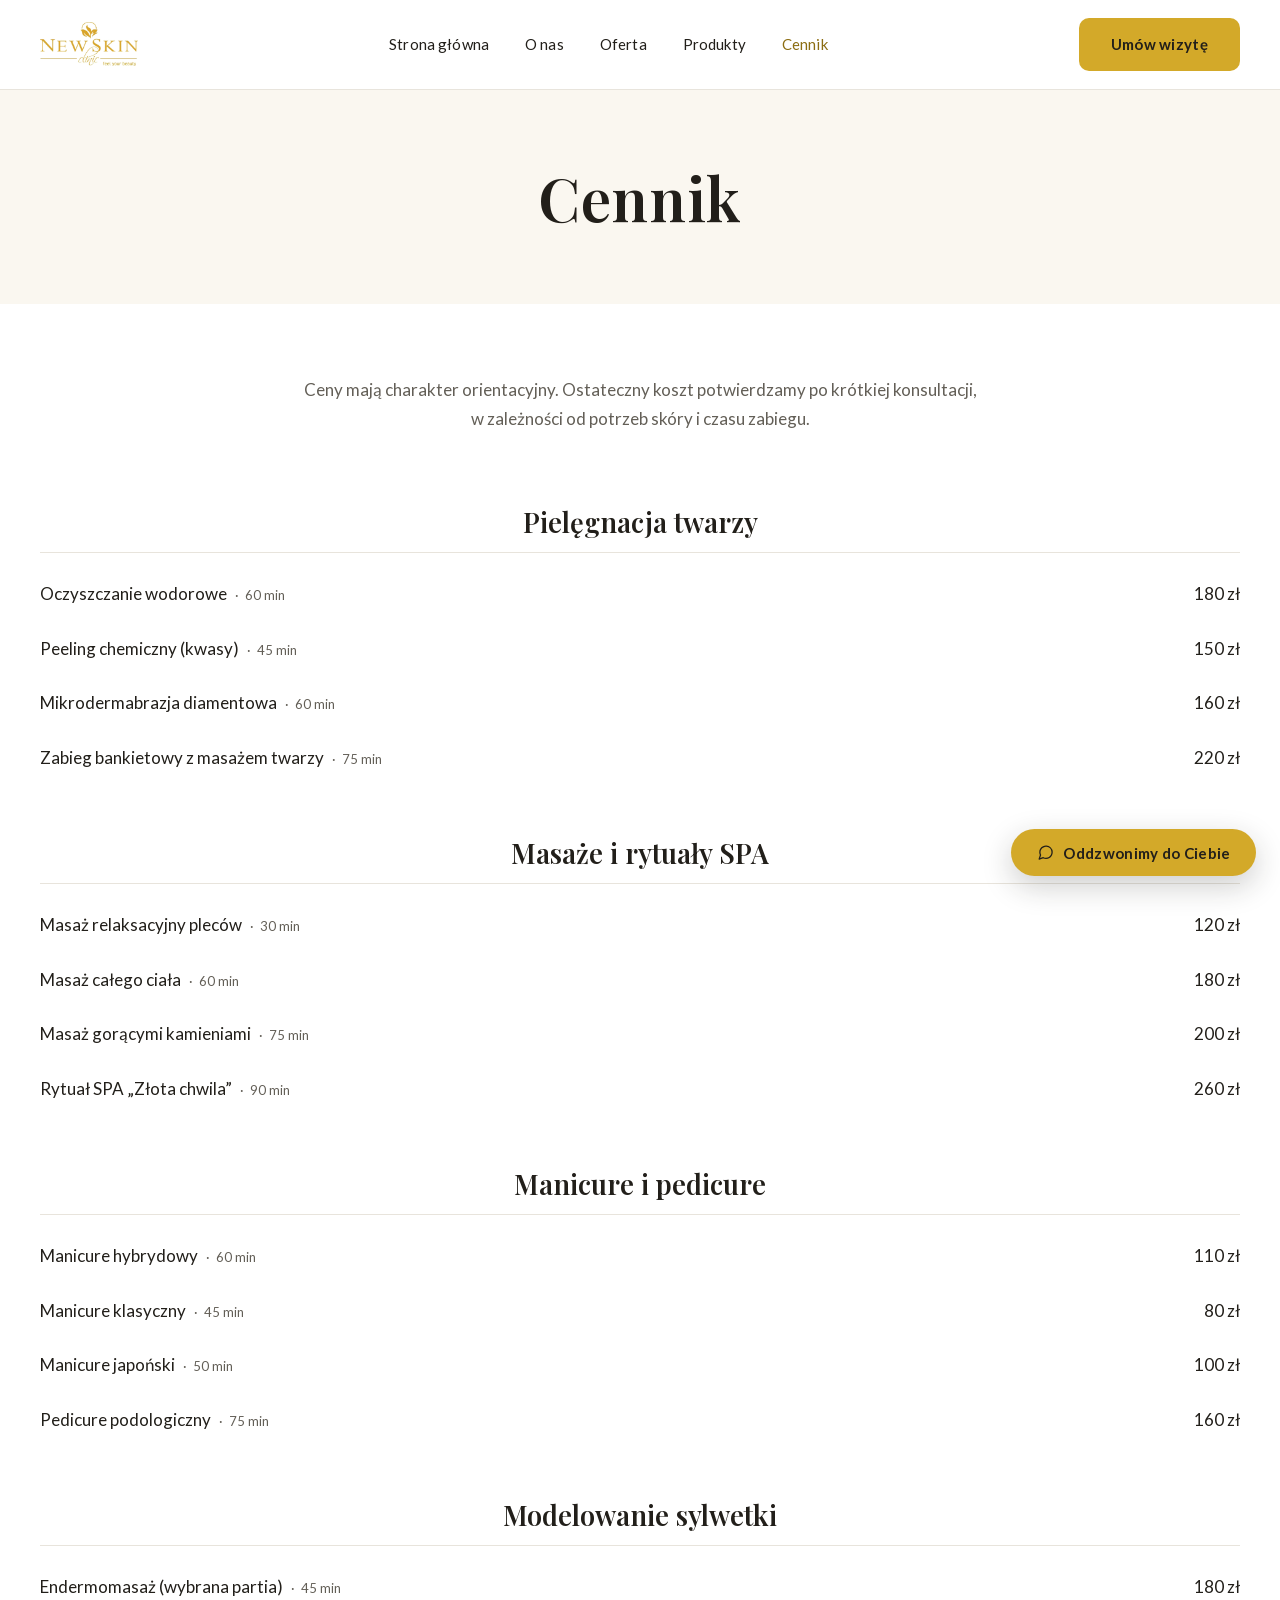
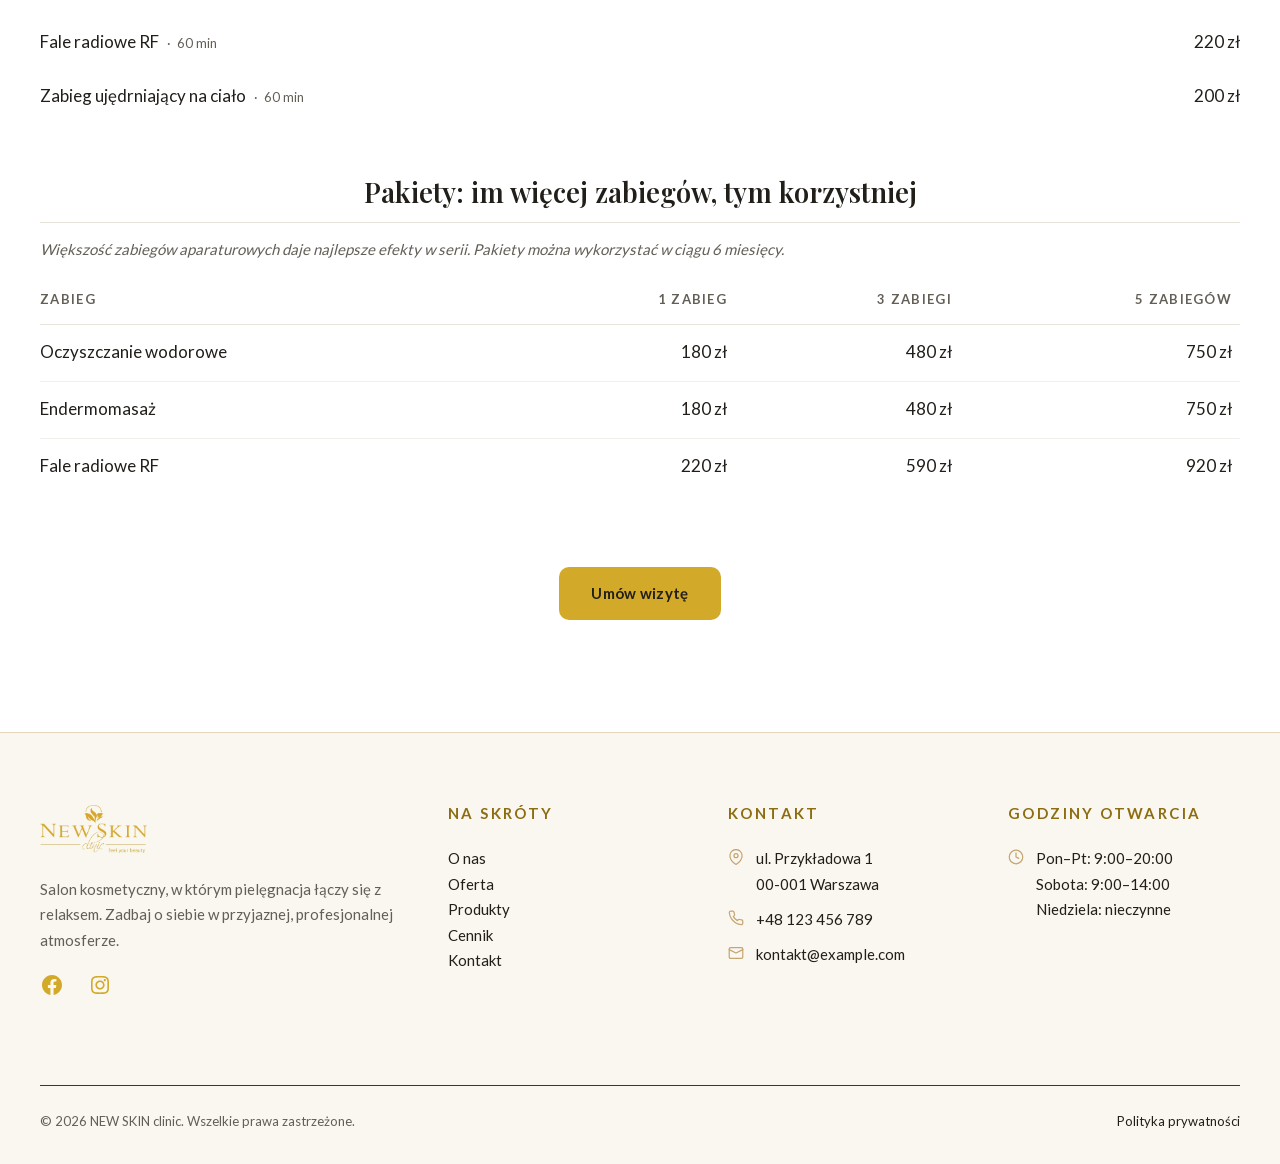
==== commit d5d62069: "Merge pull request #1 from PiorkowskiKamil/uwagi-2026-06-16 uwagi 2026 06 16" ====
--- a/cennik/index.html
+++ b/cennik/index.html
@@ -4,9 +4,9 @@
 	<meta charset="UTF-8" />
 	<meta name="viewport" content="width=device-width, initial-scale=1" />
 <meta name='robots' content='max-image-preview:large' />
-<title>Cennik &#8211; Beauty Clinic</title>
-<link rel="alternate" type="application/rss+xml" title="Beauty Clinic &raquo; Kanał z wpisami" href="https://piorkowskikamil.github.io/beauty-clinic-demo/feed/" />
-<link rel="alternate" type="application/rss+xml" title="Beauty Clinic &raquo; Kanał z komentarzami" href="https://piorkowskikamil.github.io/beauty-clinic-demo/comments/feed/" />
+<title>Cennik &#8211; NEW SKIN clinic</title>
+<link rel="alternate" type="application/rss+xml" title="NEW SKIN clinic &raquo; Kanał z wpisami" href="https://piorkowskikamil.github.io/beauty-clinic-demo/feed/" />
+<link rel="alternate" type="application/rss+xml" title="NEW SKIN clinic &raquo; Kanał z komentarzami" href="https://piorkowskikamil.github.io/beauty-clinic-demo/comments/feed/" />
 <link rel="alternate" title="oEmbed (JSON)" type="application/json+oembed" href="https://piorkowskikamil.github.io/beauty-clinic-demo/wp-json/oembed/1.0/embed?url=http%3A%2F%2Flocalhost%3A8090%2Fcennik%2F" />
 <link rel="alternate" title="oEmbed (XML)" type="text/xml+oembed" href="https://piorkowskikamil.github.io/beauty-clinic-demo/wp-json/oembed/1.0/embed?url=http%3A%2F%2Flocalhost%3A8090%2Fcennik%2F&#038;format=xml" />
 <style id="wp-img-auto-sizes-contain-inline-css">
@@ -131,7 +131,7 @@
 
 <a class="skip-link screen-reader-text" id="wp-skip-link" href="index.html#wp--skip-link--target">Przejdź do treści</a><div class="wp-site-blocks"><header class="wp-block-template-part">
 <div class="wp-block-group bc-site-header has-global-padding is-layout-constrained wp-container-core-group-is-layout-aa50a3a3 wp-block-group-is-layout-constrained" style="padding-top:1.125rem;padding-bottom:1.125rem">
-<div class="wp-block-group alignwide is-content-justification-space-between is-nowrap is-layout-flex wp-container-core-group-is-layout-c24ceac7 wp-block-group-is-layout-flex"><p class="bc-site-brand wp-block-site-title"><a href="../index.html" target="_self" rel="home">Beauty Clinic</a></p>
+<div class="wp-block-group alignwide is-content-justification-space-between is-nowrap is-layout-flex wp-container-core-group-is-layout-c24ceac7 wp-block-group-is-layout-flex"><p class="bc-site-brand wp-block-site-title"><a href="../index.html" target="_self" rel="home"><img class="bc-logo" src="../wp-content/themes/beauty-clinic/assets/img/logo.png" alt="NEW SKIN clinic" /></a></p>
 
 <nav class="is-responsive items-justified-center wp-block-navigation is-content-justification-center is-layout-flex wp-container-core-navigation-is-layout-0caefaff wp-block-navigation-is-layout-flex" 
 		 data-wp-interactive="core/navigation" data-wp-context='{"overlayOpenedBy":{"click":false,"hover":false,"focus":false},"type":"overlay","roleAttribute":"","ariaLabel":"Menu"}'><button aria-haspopup="dialog" aria-label="Rozwiń menu" class="wp-block-navigation__responsive-container-open" 
@@ -158,7 +158,7 @@
 							<div class="wp-block-navigation__responsive-container-content" 
 				data-wp-watch="callbacks.focusFirstElement"
 			 id="modal-1-content">
-								<ul class="wp-block-navigation__container is-responsive items-justified-center wp-block-navigation"><li class="wp-block-navigation-item wp-block-navigation-link"><a class="wp-block-navigation-item__content"  href="../o-nas/index.html"><span class="wp-block-navigation-item__label">O nas</span></a></li><li class="wp-block-navigation-item wp-block-navigation-link"><a class="wp-block-navigation-item__content"  href="../oferta/index.html"><span class="wp-block-navigation-item__label">Oferta</span></a></li><li class="wp-block-navigation-item wp-block-navigation-link"><a class="wp-block-navigation-item__content"  href="../produkty/index.html"><span class="wp-block-navigation-item__label">Produkty</span></a></li><li class="wp-block-navigation-item current-menu-item wp-block-navigation-link"><a class="wp-block-navigation-item__content"  href="index.html" aria-current="page"><span class="wp-block-navigation-item__label">Cennik</span></a></li><li class="wp-block-navigation-item wp-block-navigation-link"><a class="wp-block-navigation-item__content"  href="../kontakt/index.html"><span class="wp-block-navigation-item__label">Kontakt</span></a></li></ul>
+								<ul class="wp-block-navigation__container is-responsive items-justified-center wp-block-navigation"><li class="wp-block-navigation-item wp-block-navigation-link"><a class="wp-block-navigation-item__content"  href="../index.html"><span class="wp-block-navigation-item__label">Strona główna</span></a></li><li class="wp-block-navigation-item wp-block-navigation-link"><a class="wp-block-navigation-item__content"  href="../o-nas/index.html"><span class="wp-block-navigation-item__label">O nas</span></a></li><li class="wp-block-navigation-item wp-block-navigation-link"><a class="wp-block-navigation-item__content"  href="../oferta/index.html"><span class="wp-block-navigation-item__label">Oferta</span></a></li><li class="wp-block-navigation-item wp-block-navigation-link"><a class="wp-block-navigation-item__content"  href="../produkty/index.html"><span class="wp-block-navigation-item__label">Produkty</span></a></li><li class="wp-block-navigation-item current-menu-item wp-block-navigation-link"><a class="wp-block-navigation-item__content"  href="../cennik/index.html" aria-current="page"><span class="wp-block-navigation-item__label">Cennik</span></a></li></ul>
 								
 							</div>
 						</div>
@@ -246,10 +246,10 @@
 
 
 <footer class="wp-block-template-part">
-<div class="wp-block-group alignfull bc-site-footer has-base-color has-contrast-background-color has-text-color has-background has-global-padding is-layout-constrained wp-container-core-group-is-layout-6722ca0f wp-block-group-is-layout-constrained" style="padding-top:var(--wp--preset--spacing--50);padding-bottom:var(--wp--preset--spacing--40)">
+<div class="wp-block-group alignfull bc-site-footer has-contrast-color has-cream-background-color has-text-color has-background has-global-padding is-layout-constrained wp-container-core-group-is-layout-6722ca0f wp-block-group-is-layout-constrained" style="padding-top:var(--wp--preset--spacing--50);padding-bottom:var(--wp--preset--spacing--40)">
 <div class="wp-block-columns alignwide is-layout-flex wp-container-core-columns-is-layout-86559df1 wp-block-columns-is-layout-flex">
 <div class="wp-block-column is-layout-flow wp-block-column-is-layout-flow" style="flex-basis:30%">
-<h2 class="wp-block-heading has-base-color has-text-color has-x-large-font-size" style="font-weight:700">Beauty Clinic</h2>
+<h2 class="wp-block-heading has-base-color has-text-color has-x-large-font-size" style="font-weight:700"><a href="../index.html" aria-label="NEW SKIN clinic — strona główna"><img class="bc-footer-logo" src="../wp-content/themes/beauty-clinic/assets/img/logo.png" alt="NEW SKIN clinic" /></a></h2>
 
 
 
@@ -297,7 +297,7 @@
 
 
 
-<p class="bc-ico bc-ico-pin has-small-font-size wp-block-paragraph">ul. Przykładowa 1<br>00-001 Warszawa</p>
+<p class="bc-ico bc-ico-pin has-small-font-size wp-block-paragraph"><a href="../kontakt/index.html#mapa">ul. Przykładowa 1<br>00-001 Warszawa</a></p>
 
 
 
@@ -326,7 +326,7 @@
 
 
 <div class="wp-block-group alignwide is-content-justification-space-between is-layout-flex wp-container-core-group-is-layout-dc17e807 wp-block-group-is-layout-flex" style="border-top-color:#3a362e;border-top-width:1px;padding-top:1.5rem">
-<p class="has-sand-color has-text-color has-x-small-font-size wp-block-paragraph">© 2026 Beauty Clinic. Wszelkie prawa zastrzeżone.</p>
+<p class="has-sand-color has-text-color has-x-small-font-size wp-block-paragraph">© 2026 NEW SKIN clinic. Wszelkie prawa zastrzeżone.</p>
 
 
 
--- a/wp-content/themes/beauty-clinic/assets/css/custom.css
+++ b/wp-content/themes/beauty-clinic/assets/css/custom.css
@@ -53,14 +53,23 @@
 
 /* Zdjęcia sekcji na stronie Oferta (zigzag 2-kol, lazy-load) nie miały rezerwacji
    wysokości — figura zwijała się do ~29px zanim lazy-load wczytał obraz, więc
-   zdjęcie wyglądało na brakujące. Rezerwujemy proporcje 3:2 (pliki 900×600), by
+   zdjęcie wyglądało na brakujące. Rezerwujemy proporcje 4:3 (pliki 900×600), by
    miejsce było trzymane i obraz wczytał się płynnie. Selektor celuje wyłącznie w
    zdjęcia sekcji oferty: home „O nas" ma .bc-fill-img, zdjęcia zespołu .bc-portrait. */
-figure.wp-block-image.bc-rounded:not(.bc-fill-img):not(.bc-portrait) img {
-	aspect-ratio: 3 / 2;
+figure.wp-block-image.bc-rounded:not(.bc-fill-img):not(.bc-portrait):not(.bc-product-photo):not(.alignwide) img {
+	aspect-ratio: 4 / 3; /* R10: oferta — zdjęcie wyższe niż kolumna tekstu (alignwide=baner produktów trzyma 21/9) */
 	width: 100%;
 	height: auto;
 	object-fit: cover;
+}
+
+/* Zdjęcie produktu na podstronie: pełny produkt w naturalnych proporcjach,
+   bez kadrowania 3:2 jak banery oferty (R7 — user: „ucina zdjęcie"). */
+figure.wp-block-image.bc-product-photo img {
+	width: 100%;
+	height: auto;
+	aspect-ratio: auto;
+	object-fit: contain;
 }
 
 /* Nazwa salonu w nagłówku — serif, bez podkreślenia */
@@ -113,62 +122,6 @@
    :has celuje wyłącznie w wiersz statystyk (bezpośrednie dziecko .bc-stat). */
 .wp-block-columns:has(> .wp-block-column > .bc-card-icon.bc-stat) {
 	text-align: center;
-}
-
-/* ---------- Karty oferty (siatka 2×2 na kremowym tle) ---------- */
-
-.bc-offer-card {
-	background: var(--wp--preset--color--base);
-	border: 1px solid var(--wp--preset--color--sand);
-	border-radius: 8px;
-	padding: 1.75rem;
-}
-
-/* Odstęp między dwiema kartami ułożonymi w jednej kolumnie */
-.wp-block-column > .bc-offer-card + .bc-offer-card {
-	margin-top: 1.5rem;
-}
-
-/* Rozwijana lista zabiegów i cen wewnątrz karty */
-.bc-offer-details {
-	border-top: 1px solid var(--wp--preset--color--sand);
-	margin-top: 1.25rem;
-	padding-top: 1rem;
-}
-
-.bc-offer-details summary {
-	font-weight: 700;
-	font-size: var(--wp--preset--font-size--x-small);
-	letter-spacing: 0.08em;
-	text-transform: uppercase;
-	color: var(--wp--preset--color--primary-dark);
-	cursor: pointer;
-	list-style: none;
-	position: relative;
-	padding-right: 2rem;
-}
-
-.bc-offer-details summary::-webkit-details-marker {
-	display: none;
-}
-
-.bc-offer-details summary::after {
-	content: "+";
-	position: absolute;
-	right: 0;
-	top: 50%;
-	transform: translateY(-50%);
-	font-size: 1.25rem;
-	font-weight: 300;
-	color: var(--wp--preset--color--primary);
-}
-
-.bc-offer-details[open] summary::after {
-	content: "−";
-}
-
-.bc-offer-details > :not(summary) {
-	margin-top: 0.5rem;
 }
 
 /* ---------- Opinie klientek ---------- */
@@ -334,9 +287,10 @@
 	border-top: 1px solid rgba(197, 165, 114, 0.4);
 }
 
-/* Stopka: stonowane linki — bez podkreślenia, podświetlenie przez fade */
+/* Stopka: stonowane linki — bez podkreślenia, podświetlenie przez fade.
+   Kolor ink (--contrast): stopka jest kremowa; --base (białe) z ciemnej stopki było niewidoczne. */
 .bc-site-footer a {
-	color: var(--wp--preset--color--base);
+	color: var(--wp--preset--color--contrast);
 	text-decoration: none;
 	transition: color 0.25s ease;
 }
@@ -552,7 +506,7 @@
 	background: var(--wp--preset--color--base);
 	border: 1px solid var(--wp--preset--color--sand);
 	border-radius: 8px;
-	padding: 1.4rem 1.75rem;
+	padding: 0;
 	transition: border-color 0.2s ease, box-shadow 0.2s ease;
 }
 
@@ -561,12 +515,12 @@
 	box-shadow: 0 8px 24px rgba(34, 31, 26, 0.06);
 }
 
+/* summary niesie cały padding boxa → klikalny jest CAŁY box, nie tylko tytuł (R6) */
 .bc-zasada summary {
 	cursor: pointer;
 	list-style: none;
 	position: relative;
-	padding-left: 2.6rem;
-	padding-right: 2.5rem;
+	padding: 1.4rem 4.25rem 1.4rem 4.35rem;
 	font-weight: 700;
 	font-size: 1.05rem;
 	color: var(--wp--preset--color--contrast);
@@ -580,7 +534,7 @@
 .bc-zasada summary::before {
 	content: "";
 	position: absolute;
-	left: 0;
+	left: 1.75rem;
 	top: 50%;
 	transform: translateY(-50%);
 	width: 1.6rem;
@@ -594,7 +548,7 @@
 .bc-zasada summary::after {
 	content: "+";
 	position: absolute;
-	right: 0;
+	right: 1.75rem;
 	top: 50%;
 	transform: translateY(-50%);
 	font-size: 1.4rem;
@@ -608,8 +562,8 @@
 
 /* Rozwinięta treść wyrównana do tytułu (za ikoną) */
 .bc-zasada > :not(summary) {
-	margin-top: 0.75rem;
-	padding-left: 2.6rem;
+	margin-top: 0;
+	padding: 0 1.75rem 1.4rem 4.35rem;
 }
 
 .bc-zasada--shield summary::before {
@@ -808,7 +762,6 @@
 /* Wymaga :has(); bez wsparcia karty pojawiają się razem z sekcją */
 .bc-reveal .wp-block-column:has(> .bc-card),
 .bc-reveal .wp-block-column:has(> .bc-testimonial),
-.bc-reveal .wp-block-column:has(> .bc-offer-card),
 .bc-reveal .bc-zasada {
 	opacity: 0;
 	transform: translateY(24px);
@@ -817,7 +770,6 @@
 
 .bc-reveal.bc-visible .wp-block-column:has(> .bc-card),
 .bc-reveal.bc-visible .wp-block-column:has(> .bc-testimonial),
-.bc-reveal.bc-visible .wp-block-column:has(> .bc-offer-card),
 .bc-reveal.bc-visible .bc-zasada {
 	opacity: 1;
 	transform: none;
@@ -1160,14 +1112,12 @@
 	}
 }
 
-.bc-zasada[open] > :not(summary),
-.bc-offer-details[open] > :not(summary) {
+.bc-zasada[open] > :not(summary) {
 	animation: bc-acc-fade 0.35s ease 0.08s both;
 }
 
 @media (prefers-reduced-motion: reduce) {
-	.bc-zasada[open] > :not(summary),
-	.bc-offer-details[open] > :not(summary) {
+	.bc-zasada[open] > :not(summary) {
 		animation: none;
 	}
 }
@@ -1567,17 +1517,133 @@
 		order: -1;
 	}
 
-	/* #7/#8/#9 Oferta: wiersz ceny przestaje być flex-rzędem (powodował
-	   poziomą przewijankę na wąskim) — nazwa+opis płyną tekstem,
-	   cena dobita na własnej linii po prawej */
+	/* #7/#8/#9 Oferta: na wąskim flex-rząd powodował poziomą przewijankę.
+	   Cena (ostatni <strong>) PŁYWA w prawo — siedzi w JEDNEJ linii z opisem
+	   (górny-prawy róg), a opis zawija się obok/poniżej. flow-root domyka float,
+	   żeby nie wchodził na następny wiersz. (padding-left/nowrap z reguły bazowej.) */
 	.bc-price-row {
-		display: block;
+		display: flow-root;
 	}
 	.bc-price-row strong:last-child {
-		display: block;
-		margin-left: 0;
-		padding-left: 0;
-		margin-top: 0.35rem;
-		text-align: right;
-	}
-}
+		float: right;
+	}
+
+	/* Odstęp między sekcjami oferty na mobile za duży (4rem ≈ 64px) — zmniejszamy
+	   do 2rem. Tylko Oferta (page-id-7); na desktopie zostaje 4rem. */
+	body.page-id-7 .wp-block-spacer[style*="height:4rem"] {
+		height: 2rem !important;
+	}
+}
+
+/* ==========================================================================
+   NEW SKIN — uwagi klienta 2026-06-16 (na czystej bazie GitHub).
+   ZŁOTO z logo (#d3a929) NACZELNE, mięta (#6f9c8b) POMOCNICZA (akcent + hover).
+   Baza ma już jasny nagłówek i złote ceny — tu: paleta, logo, hover→mięta,
+   stopka NIE-czarna. Override na końcu = wygrywa kaskadę, łatwy revert.
+   ========================================================================== */
+:root {
+  --wp--preset--color--primary: #d3a929;        /* złoto z logo NEW SKIN */
+  --wp--preset--color--primary-dark: #8c6d12;   /* ciemniejsze złoto do TEKSTU (AA 4.55:1 na kremie) */
+  --wp--preset--color--secondary: #6f9c8b;      /* mięta stonowana — rola: akcent + hover */
+}
+
+/* Logo w headerze (zastępuje tekst marki) — bez sizingu renderowałoby się w pełnym rozmiarze */
+.bc-logo { height: 2.75rem; width: auto; display: block; }
+@media (max-width: 600px) { .bc-logo { height: 2.4rem; } }
+
+/* HOVER = MIĘTA. Złoto prowadzi statycznie; mięta to język interakcji (baza hover'owała w złoto). */
+.bc-site-brand a:hover,
+.bc-site-header .wp-block-navigation a:hover,
+.bc-site-header .wp-block-navigation a:focus-visible,
+body.home .bc-site-header:not(.bc-header-solid) .wp-block-navigation a:hover,
+body.home .bc-site-header:not(.bc-header-solid) .wp-block-navigation a:focus,
+.entry-content a:where(:not(.wp-element-button)):hover,
+.bc-site-footer a:hover,
+.bc-cb-alt a:hover {
+  color: var(--wp--preset--color--secondary);
+}
+
+/* Złote przyciski → podświetlenie tłem MIĘTOWYM na hover (życzenie klienta) */
+:root :where(.wp-element-button:hover, .wp-block-button__link:hover),
+.wpcf7 input[type="submit"]:hover,
+.wpcf7 input[type="submit"]:focus,
+.bc-cb-fab:hover,
+.bc-cb-fab:focus-visible {
+  background-color: var(--wp--preset--color--secondary);
+  color: var(--wp--preset--color--contrast);
+  border-color: var(--wp--preset--color--secondary);
+}
+
+/* Przyciski konturowe: hover → mięta */
+.is-style-outline .wp-block-button__link:hover,
+.is-style-outline .wp-block-button__link:focus {
+  border-color: var(--wp--preset--color--secondary);
+  color: var(--wp--preset--color--secondary);
+}
+
+/* Stopka JASNA/ciepła (krem — tło+tekst zmienione klasą HTML has-cream/has-contrast).
+   Marka/opis/copyright/social mają WŁASNE has-base-color (białe !important) z ciemnej stopki
+   → na kremie niewidoczne; bijemy je tą samą bronią. Nadtytuły złote, ikony ciemne. */
+.bc-site-footer { color: var(--wp--preset--color--contrast); }
+.bc-site-footer .has-base-color { color: var(--wp--preset--color--contrast) !important; }
+.bc-site-footer .bc-eyebrow { color: var(--wp--preset--color--primary-dark); }
+.bc-site-footer .bc-ico::before { filter: none; }
+.bc-site-footer .wp-block-social-links,
+.bc-site-footer .wp-social-link .wp-block-social-link-anchor { color: var(--wp--preset--color--contrast); }
+/* Opis marki + copyright mają has-sand-color (jasny piasek, !important) → na kremie 1.19:1.
+   Na muted (#635f57 ≈ 6:1 na kremie) — czytelne, ale stonowane jak tekst drugorzędny.
+   (Linki stopki naprawione u źródła: .bc-site-footer a → --contrast.) */
+.bc-site-footer .has-sand-color { color: var(--wp--preset--color--muted) !important; }
+
+/* --- STRUKTURA (uwagi 2026-06-16): karty home „Zobacz więcej", opisy Oferty, linki Produktów --- */
+/* „Zobacz więcej" — bardziej obszerny przycisk (życzenie klienta) */
+.bc-offer-more { margin-top: 1.25rem; }
+.bc-offer-more .wp-block-button__link { padding: 0.85rem 2.4rem; font-size: var(--wp--preset--font-size--small); font-weight: 700; }
+/* Oferta: obszerny opis + adnotacja ceny (pełne ceny w cenniku) */
+.bc-offer-desc { line-height: 1.7; margin-bottom: 1rem; }
+.bc-offer-price-note { font-size: var(--wp--preset--font-size--small); color: var(--wp--preset--color--muted); text-align: center; } /* R9: wyśrodkuj „Zabiegi od…" */
+.bc-offer-price-note strong { color: var(--wp--preset--color--primary-dark); }
+/* R11: cała nota „Zabiegi od…" to jeden link do cennika; kolory zachowane przez strukturę */
+.bc-offer-price-note a { color: var(--wp--preset--color--muted); text-decoration: none; transition: color 0.2s ease; }
+.bc-offer-price-note .bc-cennik-cta { color: var(--wp--preset--color--primary-dark); }
+.bc-offer-price-note a:hover, .bc-offer-price-note a:hover strong, .bc-offer-price-note a:hover .bc-cennik-cta { color: var(--wp--preset--color--secondary); }
+/* „Zabiegi dopasowane do Ciebie": duże zdjęcie + lista zabiegów z opisami.
+   Lista wypełnia DOKŁADNIE wysokość zdjęcia (stretch + pozycje flex:1 rozkładają się równo). */
+.bc-treat-feature { display: grid; grid-template-columns: 1fr 1fr; gap: 3.5rem; }
+.bc-treat-feature-img { margin: 0; order: 2; } /* R2: zdjęcie na prawo, lista na lewo */
+.bc-treat-feature-img img { display: block; width: 100%; height: 100%; aspect-ratio: 4 / 5; object-fit: cover; border-radius: 8px; }
+.bc-treat-list { display: flex; flex-direction: column; }
+.bc-treat-ul { list-style: none; margin: 0; padding: 0; flex: 1 1 auto; display: flex; flex-direction: column; }
+.bc-treat-ul li { flex: 1 1 0; display: flex; border-bottom: 1px solid var(--wp--preset--color--sand); }
+.bc-treat-ul li:first-child { border-top: 1px solid var(--wp--preset--color--sand); }
+.bc-treat-ul a { flex: 1; display: flex; align-items: center; justify-content: space-between; gap: 1rem; padding: 0.5rem 0.25rem;
+	color: var(--wp--preset--color--contrast); text-decoration: none; transition: color 0.2s ease; }
+.bc-treat-text { display: flex; flex-direction: column; gap: 0.3rem; }
+.bc-treat-name { font-family: var(--wp--preset--font-family--heading); font-size: clamp(1.15rem, 1.6vw, 1.45rem); line-height: 1.2; color: var(--wp--preset--color--primary-dark); } /* R3: nazwy zabiegów złote (AA na kremie) */
+.bc-treat-desc { font-family: var(--wp--preset--font-family--body); font-size: var(--wp--preset--font-size--small); color: var(--wp--preset--color--muted); }
+.bc-treat-arrow { color: var(--wp--preset--color--primary-dark); font-size: 1.3em; flex: none; }
+.bc-treat-ul a:hover .bc-treat-name, .bc-treat-ul a:hover .bc-treat-arrow { color: var(--wp--preset--color--secondary); }
+.bc-treat-list .wp-block-buttons { justify-content: center; } /* R8: wyśrodkuj przycisk „Zobacz całą ofertę" */
+.bc-treat-list .bc-offer-more { margin-top: 1.75rem; }
+@media (max-width: 781px) {
+	.bc-treat-feature { grid-template-columns: 1fr; gap: 1.75rem; }
+	.bc-treat-feature-img { order: 0; } /* mobile: zdjęcie znów na górze */
+	.bc-treat-feature-img img { aspect-ratio: 4 / 3; height: auto; }
+	.bc-treat-ul li { flex: 0 0 auto; }
+	.bc-treat-ul a { padding: 1.1rem 0.25rem; }
+}
+/* Produkty: kafelki równej wysokości; cena + „Dowiedz się więcej" dociśnięte do dołu (równa linia we wszystkich). */
+.bc-product-grid .bc-card { display: flex; flex-direction: column; height: 100%; position: relative; transition: transform 0.2s ease, box-shadow 0.2s ease; }
+.bc-product-grid .bc-card-icon { margin-top: auto; }
+/* Cały kafelek klikalny → podstrona produktu (stretched-link: jeden realny <a>, dostępny klawiaturowo). */
+.bc-product-grid .bc-card:hover { transform: translateY(-3px); box-shadow: 0 10px 28px rgba(34, 31, 26, 0.10); }
+.bc-product-grid .bc-product-more a::after { content: ""; position: absolute; inset: 0; }
+@media (prefers-reduced-motion: reduce) { .bc-product-grid .bc-card:hover { transform: none; } }
+/* Logo w stopce (zamiast tekstu „NEW SKIN clinic") */
+.bc-footer-logo { height: 3rem; width: auto; display: block; }
+/* Produkty: link „Dowiedz się więcej" → kotwica w Ofercie */
+.bc-product-more { margin-top: 0.75rem; }
+.bc-product-more a { color: var(--wp--preset--color--primary-dark); font-weight: 700; text-decoration: none; }
+
+/* Kotwice kategorii Oferty: odsłaniaj pod sticky-header (klik „Zobacz więcej") */
+h2[id], #mapa { scroll-margin-top: 6rem; } /* R4: kotwica mapy nie chowa się pod sticky-header */
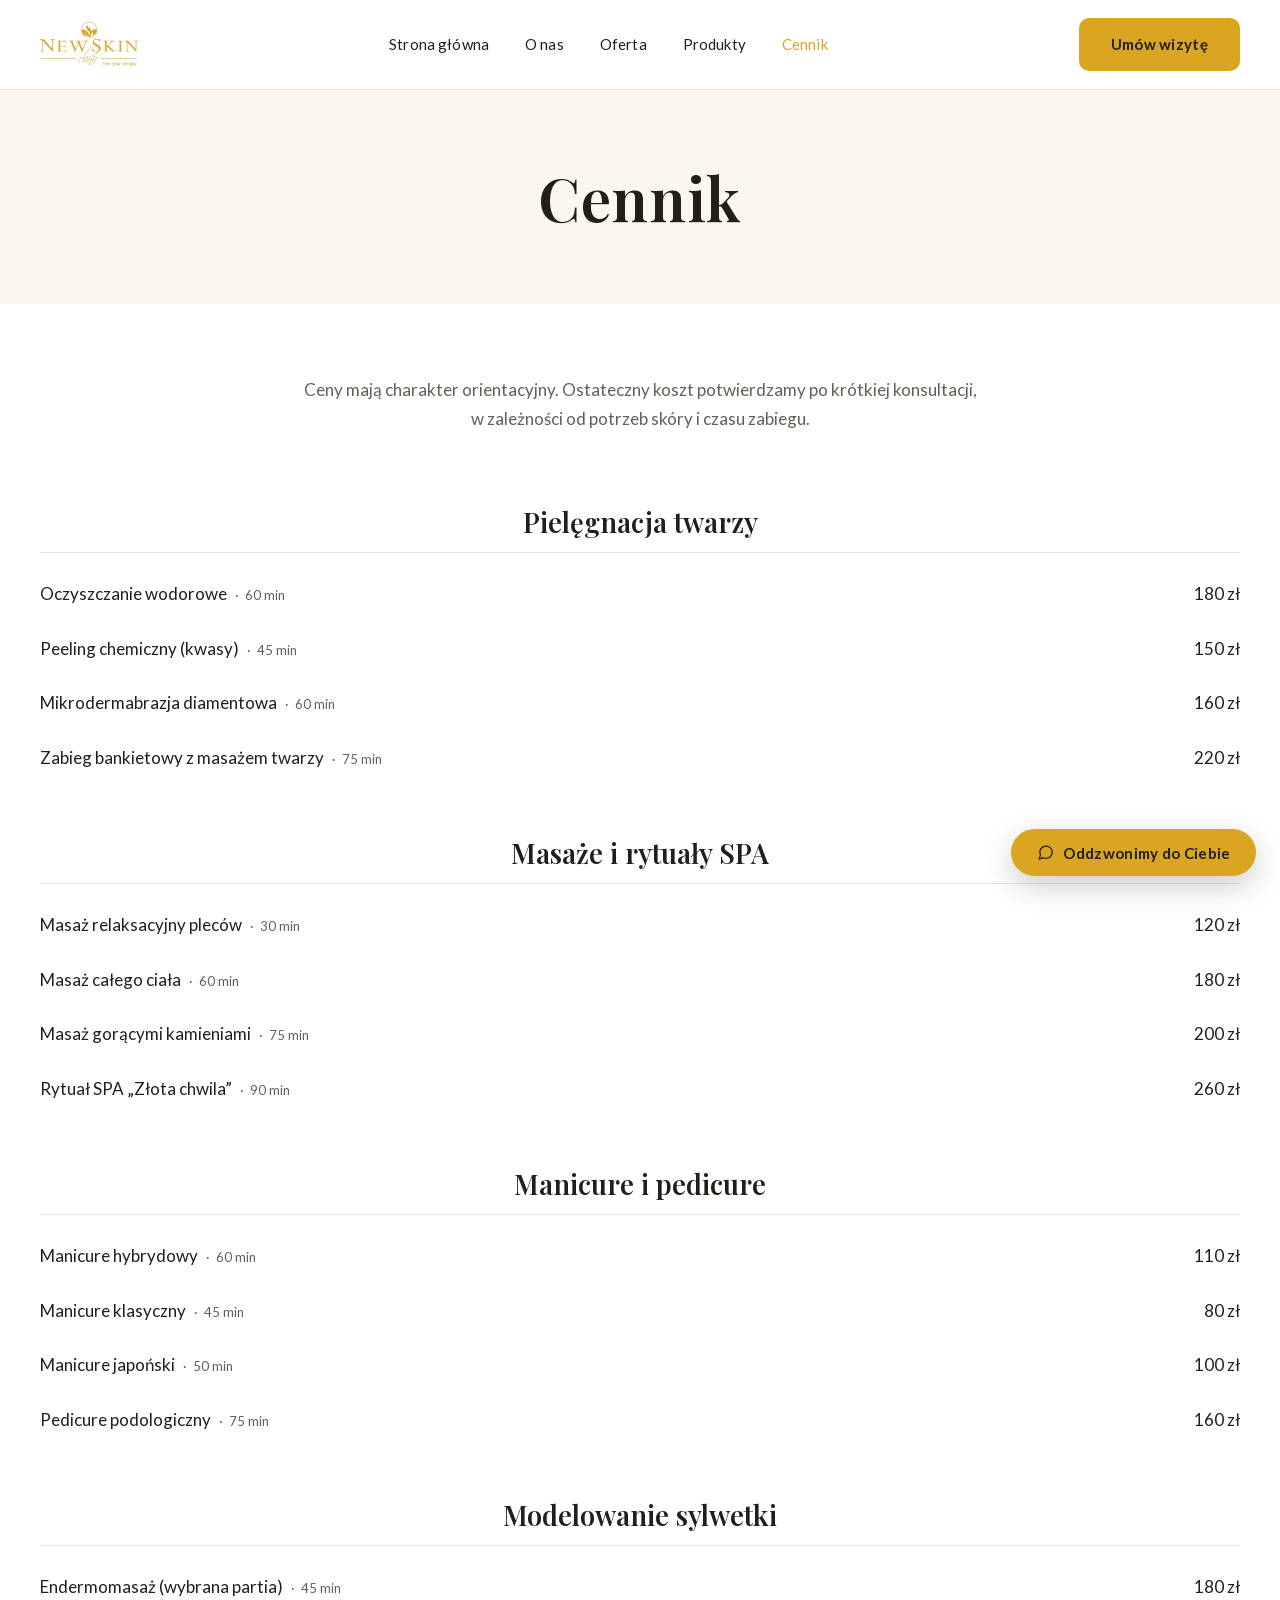
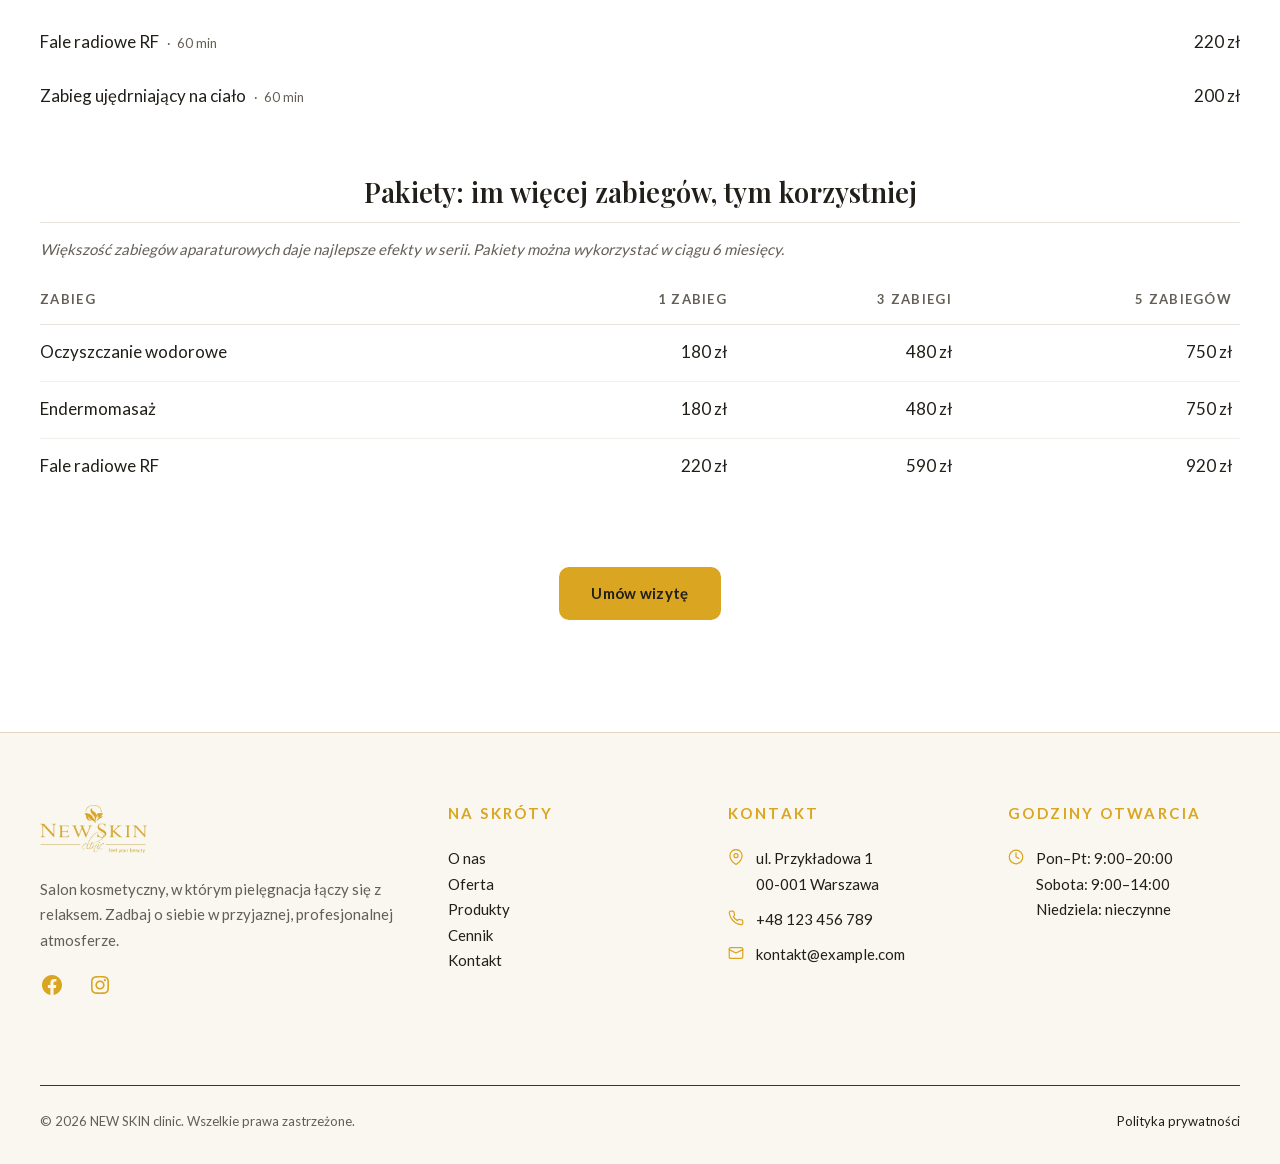
==== commit 7a381255: "feat(demo): ujednolicenie złota marki #daa520 + Oferta jako rozwijane karty (uwagi klienta 2026-06-1" ====
--- a/cennik/index.html
+++ b/cennik/index.html
@@ -257,9 +257,9 @@
 
 
 
-<ul class="wp-block-social-links has-icon-color is-style-logos-only is-layout-flex wp-block-social-links-is-layout-flex"><li style="color:#c5a572" class="wp-social-link wp-social-link-facebook has-primary-color wp-block-social-link"><a href="https://www.facebook.com/" class="wp-block-social-link-anchor"><svg width="24" height="24" viewBox="0 0 24 24" version="1.1" xmlns="http://www.w3.org/2000/svg" aria-hidden="true" focusable="false"><path d="M12 2C6.5 2 2 6.5 2 12c0 5 3.7 9.1 8.4 9.9v-7H7.9V12h2.5V9.8c0-2.5 1.5-3.9 3.8-3.9 1.1 0 2.2.2 2.2.2v2.5h-1.3c-1.2 0-1.6.8-1.6 1.6V12h2.8l-.4 2.9h-2.3v7C18.3 21.1 22 17 22 12c0-5.5-4.5-10-10-10z"></path></svg><span class="wp-block-social-link-label screen-reader-text">Facebook</span></a></li>
-
-<li style="color:#c5a572" class="wp-social-link wp-social-link-instagram has-primary-color wp-block-social-link"><a href="https://www.instagram.com/" class="wp-block-social-link-anchor"><svg width="24" height="24" viewBox="0 0 24 24" version="1.1" xmlns="http://www.w3.org/2000/svg" aria-hidden="true" focusable="false"><path d="M12,4.622c2.403,0,2.688,0.009,3.637,0.052c0.877,0.04,1.354,0.187,1.671,0.31c0.42,0.163,0.72,0.358,1.035,0.673 c0.315,0.315,0.51,0.615,0.673,1.035c0.123,0.317,0.27,0.794,0.31,1.671c0.043,0.949,0.052,1.234,0.052,3.637 s-0.009,2.688-0.052,3.637c-0.04,0.877-0.187,1.354-0.31,1.671c-0.163,0.42-0.358,0.72-0.673,1.035 c-0.315,0.315-0.615,0.51-1.035,0.673c-0.317,0.123-0.794,0.27-1.671,0.31c-0.949,0.043-1.233,0.052-3.637,0.052 s-2.688-0.009-3.637-0.052c-0.877-0.04-1.354-0.187-1.671-0.31c-0.42-0.163-0.72-0.358-1.035-0.673 c-0.315-0.315-0.51-0.615-0.673-1.035c-0.123-0.317-0.27-0.794-0.31-1.671C4.631,14.688,4.622,14.403,4.622,12 s0.009-2.688,0.052-3.637c0.04-0.877,0.187-1.354,0.31-1.671c0.163-0.42,0.358-0.72,0.673-1.035 c0.315-0.315,0.615-0.51,1.035-0.673c0.317-0.123,0.794-0.27,1.671-0.31C9.312,4.631,9.597,4.622,12,4.622 M12,3 C9.556,3,9.249,3.01,8.289,3.054C7.331,3.098,6.677,3.25,6.105,3.472C5.513,3.702,5.011,4.01,4.511,4.511 c-0.5,0.5-0.808,1.002-1.038,1.594C3.25,6.677,3.098,7.331,3.054,8.289C3.01,9.249,3,9.556,3,12c0,2.444,0.01,2.751,0.054,3.711 c0.044,0.958,0.196,1.612,0.418,2.185c0.23,0.592,0.538,1.094,1.038,1.594c0.5,0.5,1.002,0.808,1.594,1.038 c0.572,0.222,1.227,0.375,2.185,0.418C9.249,20.99,9.556,21,12,21s2.751-0.01,3.711-0.054c0.958-0.044,1.612-0.196,2.185-0.418 c0.592-0.23,1.094-0.538,1.594-1.038c0.5-0.5,0.808-1.002,1.038-1.594c0.222-0.572,0.375-1.227,0.418-2.185 C20.99,14.751,21,14.444,21,12s-0.01-2.751-0.054-3.711c-0.044-0.958-0.196-1.612-0.418-2.185c-0.23-0.592-0.538-1.094-1.038-1.594 c-0.5-0.5-1.002-0.808-1.594-1.038c-0.572-0.222-1.227-0.375-2.185-0.418C14.751,3.01,14.444,3,12,3L12,3z M12,7.378 c-2.552,0-4.622,2.069-4.622,4.622S9.448,16.622,12,16.622s4.622-2.069,4.622-4.622S14.552,7.378,12,7.378z M12,15 c-1.657,0-3-1.343-3-3s1.343-3,3-3s3,1.343,3,3S13.657,15,12,15z M16.804,6.116c-0.596,0-1.08,0.484-1.08,1.08 s0.484,1.08,1.08,1.08c0.596,0,1.08-0.484,1.08-1.08S17.401,6.116,16.804,6.116z"></path></svg><span class="wp-block-social-link-label screen-reader-text">Instagram</span></a></li></ul>
+<ul class="wp-block-social-links has-icon-color is-style-logos-only is-layout-flex wp-block-social-links-is-layout-flex"><li style="color:var(--wp--preset--color--primary)" class="wp-social-link wp-social-link-facebook has-primary-color wp-block-social-link"><a href="https://www.facebook.com/" class="wp-block-social-link-anchor"><svg width="24" height="24" viewBox="0 0 24 24" version="1.1" xmlns="http://www.w3.org/2000/svg" aria-hidden="true" focusable="false"><path d="M12 2C6.5 2 2 6.5 2 12c0 5 3.7 9.1 8.4 9.9v-7H7.9V12h2.5V9.8c0-2.5 1.5-3.9 3.8-3.9 1.1 0 2.2.2 2.2.2v2.5h-1.3c-1.2 0-1.6.8-1.6 1.6V12h2.8l-.4 2.9h-2.3v7C18.3 21.1 22 17 22 12c0-5.5-4.5-10-10-10z"></path></svg><span class="wp-block-social-link-label screen-reader-text">Facebook</span></a></li>
+
+<li style="color:var(--wp--preset--color--primary)" class="wp-social-link wp-social-link-instagram has-primary-color wp-block-social-link"><a href="https://www.instagram.com/" class="wp-block-social-link-anchor"><svg width="24" height="24" viewBox="0 0 24 24" version="1.1" xmlns="http://www.w3.org/2000/svg" aria-hidden="true" focusable="false"><path d="M12,4.622c2.403,0,2.688,0.009,3.637,0.052c0.877,0.04,1.354,0.187,1.671,0.31c0.42,0.163,0.72,0.358,1.035,0.673 c0.315,0.315,0.51,0.615,0.673,1.035c0.123,0.317,0.27,0.794,0.31,1.671c0.043,0.949,0.052,1.234,0.052,3.637 s-0.009,2.688-0.052,3.637c-0.04,0.877-0.187,1.354-0.31,1.671c-0.163,0.42-0.358,0.72-0.673,1.035 c-0.315,0.315-0.615,0.51-1.035,0.673c-0.317,0.123-0.794,0.27-1.671,0.31c-0.949,0.043-1.233,0.052-3.637,0.052 s-2.688-0.009-3.637-0.052c-0.877-0.04-1.354-0.187-1.671-0.31c-0.42-0.163-0.72-0.358-1.035-0.673 c-0.315-0.315-0.51-0.615-0.673-1.035c-0.123-0.317-0.27-0.794-0.31-1.671C4.631,14.688,4.622,14.403,4.622,12 s0.009-2.688,0.052-3.637c0.04-0.877,0.187-1.354,0.31-1.671c0.163-0.42,0.358-0.72,0.673-1.035 c0.315-0.315,0.615-0.51,1.035-0.673c0.317-0.123,0.794-0.27,1.671-0.31C9.312,4.631,9.597,4.622,12,4.622 M12,3 C9.556,3,9.249,3.01,8.289,3.054C7.331,3.098,6.677,3.25,6.105,3.472C5.513,3.702,5.011,4.01,4.511,4.511 c-0.5,0.5-0.808,1.002-1.038,1.594C3.25,6.677,3.098,7.331,3.054,8.289C3.01,9.249,3,9.556,3,12c0,2.444,0.01,2.751,0.054,3.711 c0.044,0.958,0.196,1.612,0.418,2.185c0.23,0.592,0.538,1.094,1.038,1.594c0.5,0.5,1.002,0.808,1.594,1.038 c0.572,0.222,1.227,0.375,2.185,0.418C9.249,20.99,9.556,21,12,21s2.751-0.01,3.711-0.054c0.958-0.044,1.612-0.196,2.185-0.418 c0.592-0.23,1.094-0.538,1.594-1.038c0.5-0.5,0.808-1.002,1.038-1.594c0.222-0.572,0.375-1.227,0.418-2.185 C20.99,14.751,21,14.444,21,12s-0.01-2.751-0.054-3.711c-0.044-0.958-0.196-1.612-0.418-2.185c-0.23-0.592-0.538-1.094-1.038-1.594 c-0.5-0.5-1.002-0.808-1.594-1.038c-0.572-0.222-1.227-0.375-2.185-0.418C14.751,3.01,14.444,3,12,3L12,3z M12,7.378 c-2.552,0-4.622,2.069-4.622,4.622S9.448,16.622,12,16.622s4.622-2.069,4.622-4.622S14.552,7.378,12,7.378z M12,15 c-1.657,0-3-1.343-3-3s1.343-3,3-3s3,1.343,3,3S13.657,15,12,15z M16.804,6.116c-0.596,0-1.08,0.484-1.08,1.08 s0.484,1.08,1.08,1.08c0.596,0,1.08-0.484,1.08-1.08S17.401,6.116,16.804,6.116z"></path></svg><span class="wp-block-social-link-label screen-reader-text">Instagram</span></a></li></ul>
 </div>
 
 
--- a/wp-content/themes/beauty-clinic/assets/css/custom.css
+++ b/wp-content/themes/beauty-clinic/assets/css/custom.css
@@ -13,9 +13,9 @@
 	font-weight: 700;
 	letter-spacing: 0.16em;
 	text-transform: uppercase;
-	/* odcień ciemniejszy od primary-dark: na kremie primary-dark daje
-	   4.41:1 — włos poniżej AA dla małego tekstu */
-	color: #7d6342;
+	/* złoto marki #daa520 — spójny złoty wszędzie (decyzja klienta).
+	   UWAGA: na kremie ~2:1, poniżej AA dla małego tekstu. */
+	color: var(--wp--preset--color--primary);
 }
 
 /* Linia pod nagłówkiem sekcji: hairline przez całą szerokość,
@@ -83,13 +83,13 @@
 }
 
 .bc-site-brand a:hover {
-	color: var(--wp--preset--color--primary-dark);
+	color: var(--wp--preset--color--primary);
 }
 
 /* Linki nawigacji: spokojny hover w złoto */
 .bc-site-header .wp-block-navigation a:hover,
 .bc-site-header .wp-block-navigation a:focus {
-	color: var(--wp--preset--color--primary-dark);
+	color: var(--wp--preset--color--primary);
 	text-decoration: none;
 }
 
@@ -108,12 +108,12 @@
 	box-shadow: 0 12px 32px rgba(34, 31, 26, 0.08);
 }
 
-/* Numer / cena / statystyka na karcie — ciemne złoto: jasne (#c5a572)
-   daje 2.3:1 na bieli, za mało nawet dla dużego tekstu (AA: 3:1) */
+/* Numer / cena / statystyka — złoto marki #daa520 (spójność, decyzja klienta).
+   UWAGA: ~2:1 na bieli, poniżej AA. */
 .bc-card-icon {
 	font-family: var(--wp--preset--font-family--heading);
 	font-size: 1.75rem;
-	color: var(--wp--preset--color--primary-dark);
+	color: var(--wp--preset--color--primary);
 	line-height: 1;
 }
 
@@ -198,7 +198,7 @@
 	margin-left: auto;
 	padding-left: 1rem;
 	white-space: nowrap;
-	color: var(--wp--preset--color--primary-dark);
+	color: var(--wp--preset--color--primary);
 }
 
 /* ---------- Formularz kontaktowy (Contact Form 7) ---------- */
@@ -467,19 +467,19 @@
 }
 
 .bc-ico-pin::before {
-	background-image: url("data:image/svg+xml,%3Csvg xmlns='http://www.w3.org/2000/svg' viewBox='0 0 24 24' fill='none' stroke='%23c5a572' stroke-width='1.8' stroke-linecap='round' stroke-linejoin='round'%3E%3Cpath d='M21 10c0 7-9 13-9 13s-9-6-9-13a9 9 0 0 1 18 0z'/%3E%3Ccircle cx='12' cy='10' r='3'/%3E%3C/svg%3E");
+	background-image: url("data:image/svg+xml,%3Csvg xmlns='http://www.w3.org/2000/svg' viewBox='0 0 24 24' fill='none' stroke='%23daa520' stroke-width='1.8' stroke-linecap='round' stroke-linejoin='round'%3E%3Cpath d='M21 10c0 7-9 13-9 13s-9-6-9-13a9 9 0 0 1 18 0z'/%3E%3Ccircle cx='12' cy='10' r='3'/%3E%3C/svg%3E");
 }
 
 .bc-ico-phone::before {
-	background-image: url("data:image/svg+xml,%3Csvg xmlns='http://www.w3.org/2000/svg' viewBox='0 0 24 24' fill='none' stroke='%23c5a572' stroke-width='1.8' stroke-linecap='round' stroke-linejoin='round'%3E%3Cpath d='M22 16.92v3a2 2 0 0 1-2.18 2 19.79 19.79 0 0 1-8.63-3.07 19.5 19.5 0 0 1-6-6 19.79 19.79 0 0 1-3.07-8.67A2 2 0 0 1 4.11 2h3a2 2 0 0 1 2 1.72 12.84 12.84 0 0 0 .7 2.81 2 2 0 0 1-.45 2.11L8.09 9.91a16 16 0 0 0 6 6l1.27-1.27a2 2 0 0 1 2.11-.45 12.84 12.84 0 0 0 2.81.7A2 2 0 0 1 22 16.92z'/%3E%3C/svg%3E");
+	background-image: url("data:image/svg+xml,%3Csvg xmlns='http://www.w3.org/2000/svg' viewBox='0 0 24 24' fill='none' stroke='%23daa520' stroke-width='1.8' stroke-linecap='round' stroke-linejoin='round'%3E%3Cpath d='M22 16.92v3a2 2 0 0 1-2.18 2 19.79 19.79 0 0 1-8.63-3.07 19.5 19.5 0 0 1-6-6 19.79 19.79 0 0 1-3.07-8.67A2 2 0 0 1 4.11 2h3a2 2 0 0 1 2 1.72 12.84 12.84 0 0 0 .7 2.81 2 2 0 0 1-.45 2.11L8.09 9.91a16 16 0 0 0 6 6l1.27-1.27a2 2 0 0 1 2.11-.45 12.84 12.84 0 0 0 2.81.7A2 2 0 0 1 22 16.92z'/%3E%3C/svg%3E");
 }
 
 .bc-ico-mail::before {
-	background-image: url("data:image/svg+xml,%3Csvg xmlns='http://www.w3.org/2000/svg' viewBox='0 0 24 24' fill='none' stroke='%23c5a572' stroke-width='1.8' stroke-linecap='round' stroke-linejoin='round'%3E%3Crect x='2' y='4' width='20' height='16' rx='2'/%3E%3Cpath d='m22 7-10 5L2 7'/%3E%3C/svg%3E");
+	background-image: url("data:image/svg+xml,%3Csvg xmlns='http://www.w3.org/2000/svg' viewBox='0 0 24 24' fill='none' stroke='%23daa520' stroke-width='1.8' stroke-linecap='round' stroke-linejoin='round'%3E%3Crect x='2' y='4' width='20' height='16' rx='2'/%3E%3Cpath d='m22 7-10 5L2 7'/%3E%3C/svg%3E");
 }
 
 .bc-ico-clock::before {
-	background-image: url("data:image/svg+xml,%3Csvg xmlns='http://www.w3.org/2000/svg' viewBox='0 0 24 24' fill='none' stroke='%23c5a572' stroke-width='1.8' stroke-linecap='round' stroke-linejoin='round'%3E%3Ccircle cx='12' cy='12' r='10'/%3E%3Cpolyline points='12 6 12 12 16 14'/%3E%3C/svg%3E");
+	background-image: url("data:image/svg+xml,%3Csvg xmlns='http://www.w3.org/2000/svg' viewBox='0 0 24 24' fill='none' stroke='%23daa520' stroke-width='1.8' stroke-linecap='round' stroke-linejoin='round'%3E%3Ccircle cx='12' cy='12' r='10'/%3E%3Cpolyline points='12 6 12 12 16 14'/%3E%3C/svg%3E");
 }
 
 /* ---------- Linki społecznościowe w stopce (Facebook, Instagram) ---------- */
@@ -652,7 +652,7 @@
 
 body.home .bc-site-header .wp-block-navigation__responsive-container.is-menu-open a:hover,
 body.home .bc-site-header .wp-block-navigation__responsive-container.is-menu-open a:focus {
-	color: var(--wp--preset--color--primary-dark);
+	color: var(--wp--preset--color--primary);
 }
 
 /* Po przewinięciu (klasa z reveal.js): białe tło z rozmyciem i cieniem */
@@ -762,6 +762,7 @@
 /* Wymaga :has(); bez wsparcia karty pojawiają się razem z sekcją */
 .bc-reveal .wp-block-column:has(> .bc-card),
 .bc-reveal .wp-block-column:has(> .bc-testimonial),
+.bc-reveal .wp-block-column:has(> .bc-offer-card),
 .bc-reveal .bc-zasada {
 	opacity: 0;
 	transform: translateY(24px);
@@ -770,6 +771,7 @@
 
 .bc-reveal.bc-visible .wp-block-column:has(> .bc-card),
 .bc-reveal.bc-visible .wp-block-column:has(> .bc-testimonial),
+.bc-reveal.bc-visible .wp-block-column:has(> .bc-offer-card),
 .bc-reveal.bc-visible .bc-zasada {
 	opacity: 1;
 	transform: none;
@@ -904,7 +906,7 @@
 
 /* Aktywna strona oznaczona kolorem, bez podkreślenia */
 .bc-site-header .wp-block-navigation a[aria-current="page"] {
-	color: var(--wp--preset--color--primary-dark);
+	color: var(--wp--preset--color--primary);
 }
 
 /* ---------- Mapa dojazdu (Kontakt) ---------- */
@@ -985,7 +987,7 @@
 }
 
 :root :where(.wp-element-button:hover, .wp-block-button__link:hover) {
-	background-color: var(--wp--preset--color--primary-dark);
+	background-color: var(--wp--preset--color--primary);
 	color: var(--wp--preset--color--base);
 }
 
@@ -1112,12 +1114,14 @@
 	}
 }
 
-.bc-zasada[open] > :not(summary) {
+.bc-zasada[open] > :not(summary),
+.bc-offer-details[open] > :not(summary) {
 	animation: bc-acc-fade 0.35s ease 0.08s both;
 }
 
 @media (prefers-reduced-motion: reduce) {
-	.bc-zasada[open] > :not(summary) {
+	.bc-zasada[open] > :not(summary),
+	.bc-offer-details[open] > :not(summary) {
 		animation: none;
 	}
 }
@@ -1346,7 +1350,7 @@
 	border-radius: 50%;
 	display: grid;
 	place-items: center;
-	color: var(--wp--preset--color--primary-dark);
+	color: var(--wp--preset--color--primary);
 }
 
 .bc-cb-success-ico svg {
@@ -1373,7 +1377,7 @@
 }
 
 .bc-cb-alt a {
-	color: var(--wp--preset--color--primary-dark);
+	color: var(--wp--preset--color--primary);
 	font-weight: 700;
 	text-decoration: none;
 	transition: color 0.25s ease;
@@ -1537,13 +1541,13 @@
 
 /* ==========================================================================
    NEW SKIN — uwagi klienta 2026-06-16 (na czystej bazie GitHub).
-   ZŁOTO z logo (#d3a929) NACZELNE, mięta (#6f9c8b) POMOCNICZA (akcent + hover).
+   ZŁOTO z logo (#daa520) NACZELNE, mięta (#6f9c8b) POMOCNICZA (akcent + hover).
    Baza ma już jasny nagłówek i złote ceny — tu: paleta, logo, hover→mięta,
    stopka NIE-czarna. Override na końcu = wygrywa kaskadę, łatwy revert.
    ========================================================================== */
 :root {
-  --wp--preset--color--primary: #d3a929;        /* złoto z logo NEW SKIN */
-  --wp--preset--color--primary-dark: #8c6d12;   /* ciemniejsze złoto do TEKSTU (AA 4.55:1 na kremie) */
+  --wp--preset--color--primary: #daa520;        /* złoto z logo NEW SKIN */
+  --wp--preset--color--primary-dark: #8c6d12;   /* ciemne złoto: TŁO hover przycisku + outline fokusu (już nie tekst) */
   --wp--preset--color--secondary: #6f9c8b;      /* mięta stonowana — rola: akcent + hover */
 }
 
@@ -1586,7 +1590,7 @@
    → na kremie niewidoczne; bijemy je tą samą bronią. Nadtytuły złote, ikony ciemne. */
 .bc-site-footer { color: var(--wp--preset--color--contrast); }
 .bc-site-footer .has-base-color { color: var(--wp--preset--color--contrast) !important; }
-.bc-site-footer .bc-eyebrow { color: var(--wp--preset--color--primary-dark); }
+.bc-site-footer .bc-eyebrow { color: var(--wp--preset--color--primary); }
 .bc-site-footer .bc-ico::before { filter: none; }
 .bc-site-footer .wp-block-social-links,
 .bc-site-footer .wp-social-link .wp-block-social-link-anchor { color: var(--wp--preset--color--contrast); }
@@ -1595,42 +1599,61 @@
    (Linki stopki naprawione u źródła: .bc-site-footer a → --contrast.) */
 .bc-site-footer .has-sand-color { color: var(--wp--preset--color--muted) !important; }
 
-/* --- STRUKTURA (uwagi 2026-06-16): karty home „Zobacz więcej", opisy Oferty, linki Produktów --- */
-/* „Zobacz więcej" — bardziej obszerny przycisk (życzenie klienta) */
-.bc-offer-more { margin-top: 1.25rem; }
-.bc-offer-more .wp-block-button__link { padding: 0.85rem 2.4rem; font-size: var(--wp--preset--font-size--small); font-weight: 700; }
+/* --- STRUKTURA (uwagi 2026-06-16): opisy Oferty, linki Produktów --- */
 /* Oferta: obszerny opis + adnotacja ceny (pełne ceny w cenniku) */
 .bc-offer-desc { line-height: 1.7; margin-bottom: 1rem; }
 .bc-offer-price-note { font-size: var(--wp--preset--font-size--small); color: var(--wp--preset--color--muted); text-align: center; } /* R9: wyśrodkuj „Zabiegi od…" */
-.bc-offer-price-note strong { color: var(--wp--preset--color--primary-dark); }
+.bc-offer-price-note strong { color: var(--wp--preset--color--primary); }
 /* R11: cała nota „Zabiegi od…" to jeden link do cennika; kolory zachowane przez strukturę */
 .bc-offer-price-note a { color: var(--wp--preset--color--muted); text-decoration: none; transition: color 0.2s ease; }
-.bc-offer-price-note .bc-cennik-cta { color: var(--wp--preset--color--primary-dark); }
+.bc-offer-price-note .bc-cennik-cta { color: var(--wp--preset--color--primary); }
 .bc-offer-price-note a:hover, .bc-offer-price-note a:hover strong, .bc-offer-price-note a:hover .bc-cennik-cta { color: var(--wp--preset--color--secondary); }
-/* „Zabiegi dopasowane do Ciebie": duże zdjęcie + lista zabiegów z opisami.
-   Lista wypełnia DOKŁADNIE wysokość zdjęcia (stretch + pozycje flex:1 rozkładają się równo). */
-.bc-treat-feature { display: grid; grid-template-columns: 1fr 1fr; gap: 3.5rem; }
-.bc-treat-feature-img { margin: 0; order: 2; } /* R2: zdjęcie na prawo, lista na lewo */
-.bc-treat-feature-img img { display: block; width: 100%; height: 100%; aspect-ratio: 4 / 5; object-fit: cover; border-radius: 8px; }
-.bc-treat-list { display: flex; flex-direction: column; }
-.bc-treat-ul { list-style: none; margin: 0; padding: 0; flex: 1 1 auto; display: flex; flex-direction: column; }
-.bc-treat-ul li { flex: 1 1 0; display: flex; border-bottom: 1px solid var(--wp--preset--color--sand); }
-.bc-treat-ul li:first-child { border-top: 1px solid var(--wp--preset--color--sand); }
-.bc-treat-ul a { flex: 1; display: flex; align-items: center; justify-content: space-between; gap: 1rem; padding: 0.5rem 0.25rem;
-	color: var(--wp--preset--color--contrast); text-decoration: none; transition: color 0.2s ease; }
-.bc-treat-text { display: flex; flex-direction: column; gap: 0.3rem; }
-.bc-treat-name { font-family: var(--wp--preset--font-family--heading); font-size: clamp(1.15rem, 1.6vw, 1.45rem); line-height: 1.2; color: var(--wp--preset--color--primary-dark); } /* R3: nazwy zabiegów złote (AA na kremie) */
-.bc-treat-desc { font-family: var(--wp--preset--font-family--body); font-size: var(--wp--preset--font-size--small); color: var(--wp--preset--color--muted); }
-.bc-treat-arrow { color: var(--wp--preset--color--primary-dark); font-size: 1.3em; flex: none; }
-.bc-treat-ul a:hover .bc-treat-name, .bc-treat-ul a:hover .bc-treat-arrow { color: var(--wp--preset--color--secondary); }
-.bc-treat-list .wp-block-buttons { justify-content: center; } /* R8: wyśrodkuj przycisk „Zobacz całą ofertę" */
-.bc-treat-list .bc-offer-more { margin-top: 1.75rem; }
-@media (max-width: 781px) {
-	.bc-treat-feature { grid-template-columns: 1fr; gap: 1.75rem; }
-	.bc-treat-feature-img { order: 0; } /* mobile: zdjęcie znów na górze */
-	.bc-treat-feature-img img { aspect-ratio: 4 / 3; height: auto; }
-	.bc-treat-ul li { flex: 0 0 auto; }
-	.bc-treat-ul a { padding: 1.1rem 0.25rem; }
+/* ---------- Karty oferty (siatka 2×2 na kremowym tle) — przywrócone przy revercie sekcji ---------- */
+.bc-offer-card {
+	background: var(--wp--preset--color--base);
+	border: 1px solid var(--wp--preset--color--sand);
+	border-radius: 8px;
+	padding: 1.75rem;
+}
+/* Odstęp między dwiema kartami ułożonymi w jednej kolumnie */
+.wp-block-column > .bc-offer-card + .bc-offer-card {
+	margin-top: 1.5rem;
+}
+/* Rozwijana lista zabiegów i cen wewnątrz karty */
+.bc-offer-details {
+	border-top: 1px solid var(--wp--preset--color--sand);
+	margin-top: 1.25rem;
+	padding-top: 1rem;
+}
+.bc-offer-details summary {
+	font-weight: 700;
+	font-size: var(--wp--preset--font-size--x-small);
+	letter-spacing: 0.08em;
+	text-transform: uppercase;
+	color: var(--wp--preset--color--primary);
+	cursor: pointer;
+	list-style: none;
+	position: relative;
+	padding-right: 2rem;
+}
+.bc-offer-details summary::-webkit-details-marker {
+	display: none;
+}
+.bc-offer-details summary::after {
+	content: "+";
+	position: absolute;
+	right: 0;
+	top: 50%;
+	transform: translateY(-50%);
+	font-size: 1.25rem;
+	font-weight: 300;
+	color: var(--wp--preset--color--primary);
+}
+.bc-offer-details[open] summary::after {
+	content: "−";
+}
+.bc-offer-details > :not(summary) {
+	margin-top: 0.5rem;
 }
 /* Produkty: kafelki równej wysokości; cena + „Dowiedz się więcej" dociśnięte do dołu (równa linia we wszystkich). */
 .bc-product-grid .bc-card { display: flex; flex-direction: column; height: 100%; position: relative; transition: transform 0.2s ease, box-shadow 0.2s ease; }
@@ -1643,7 +1666,7 @@
 .bc-footer-logo { height: 3rem; width: auto; display: block; }
 /* Produkty: link „Dowiedz się więcej" → kotwica w Ofercie */
 .bc-product-more { margin-top: 0.75rem; }
-.bc-product-more a { color: var(--wp--preset--color--primary-dark); font-weight: 700; text-decoration: none; }
+.bc-product-more a { color: var(--wp--preset--color--primary); font-weight: 700; text-decoration: none; }
 
 /* Kotwice kategorii Oferty: odsłaniaj pod sticky-header (klik „Zobacz więcej") */
 h2[id], #mapa { scroll-margin-top: 6rem; } /* R4: kotwica mapy nie chowa się pod sticky-header */
